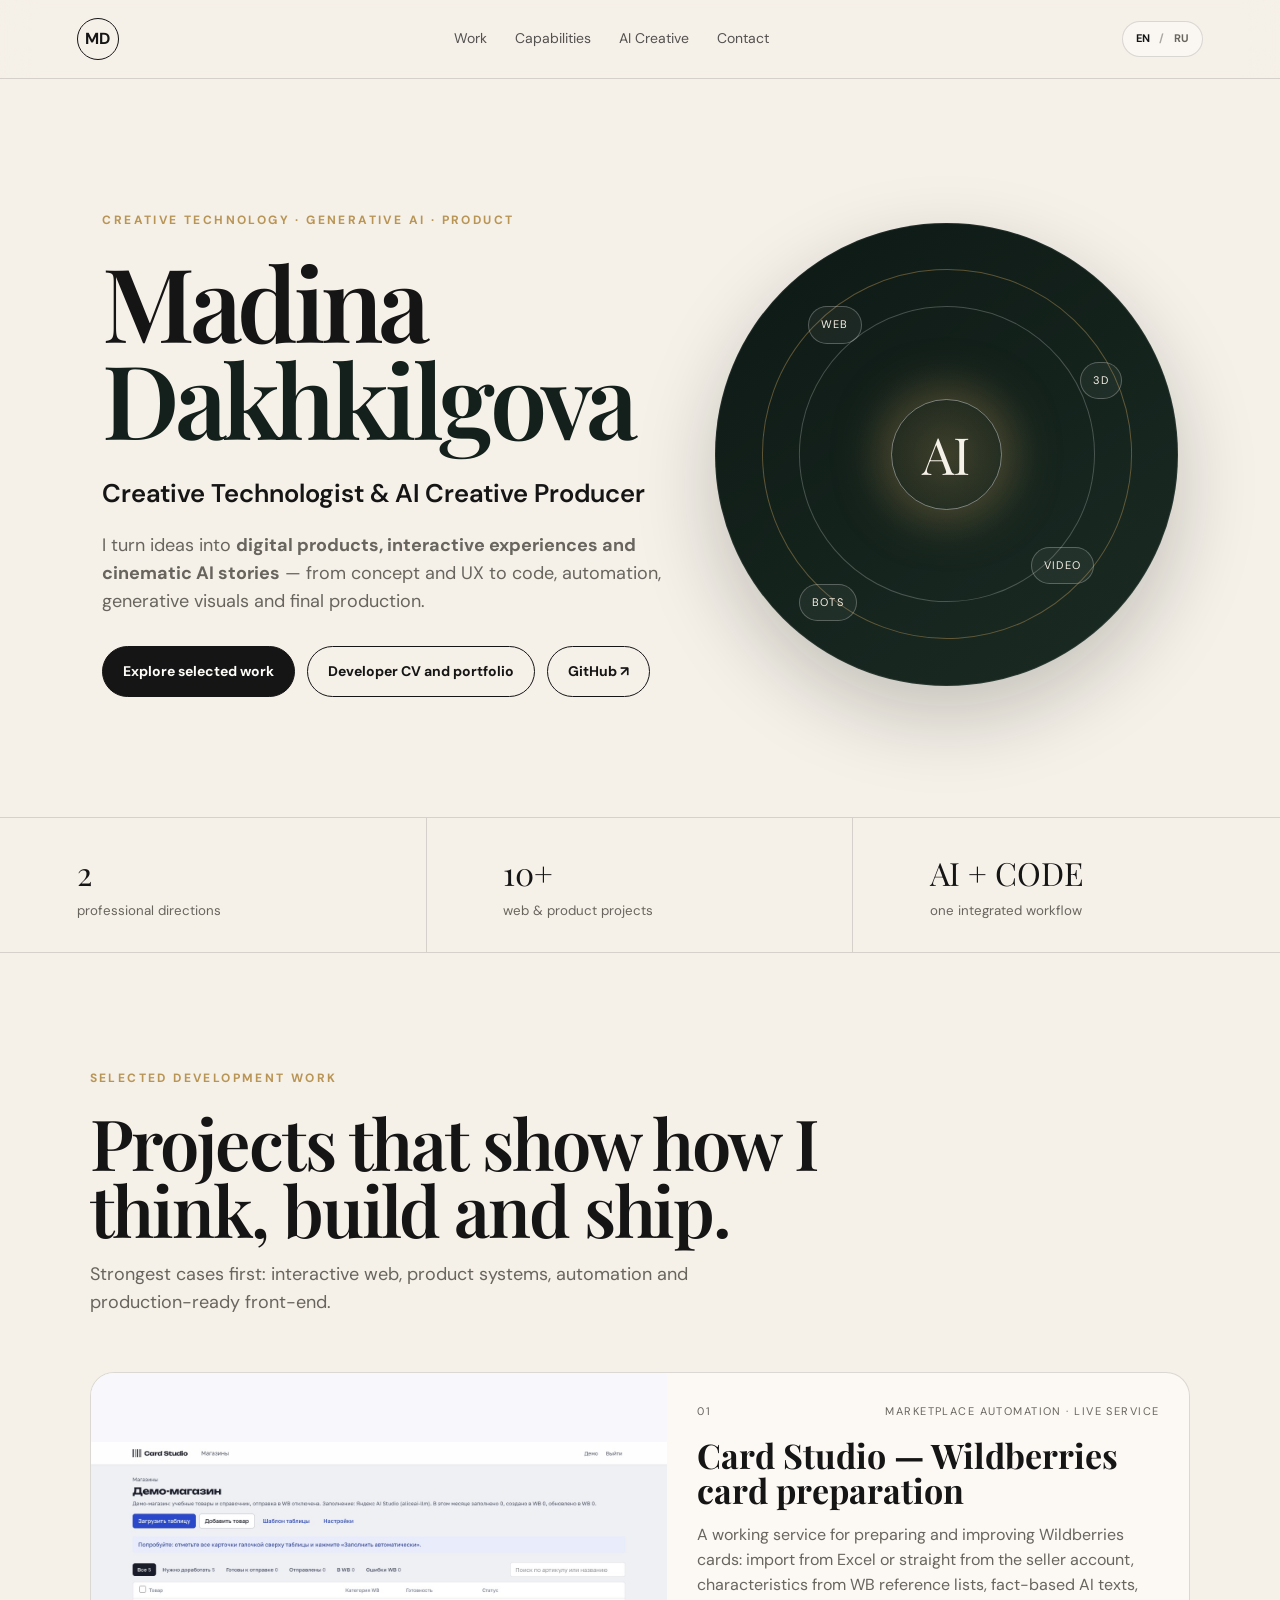
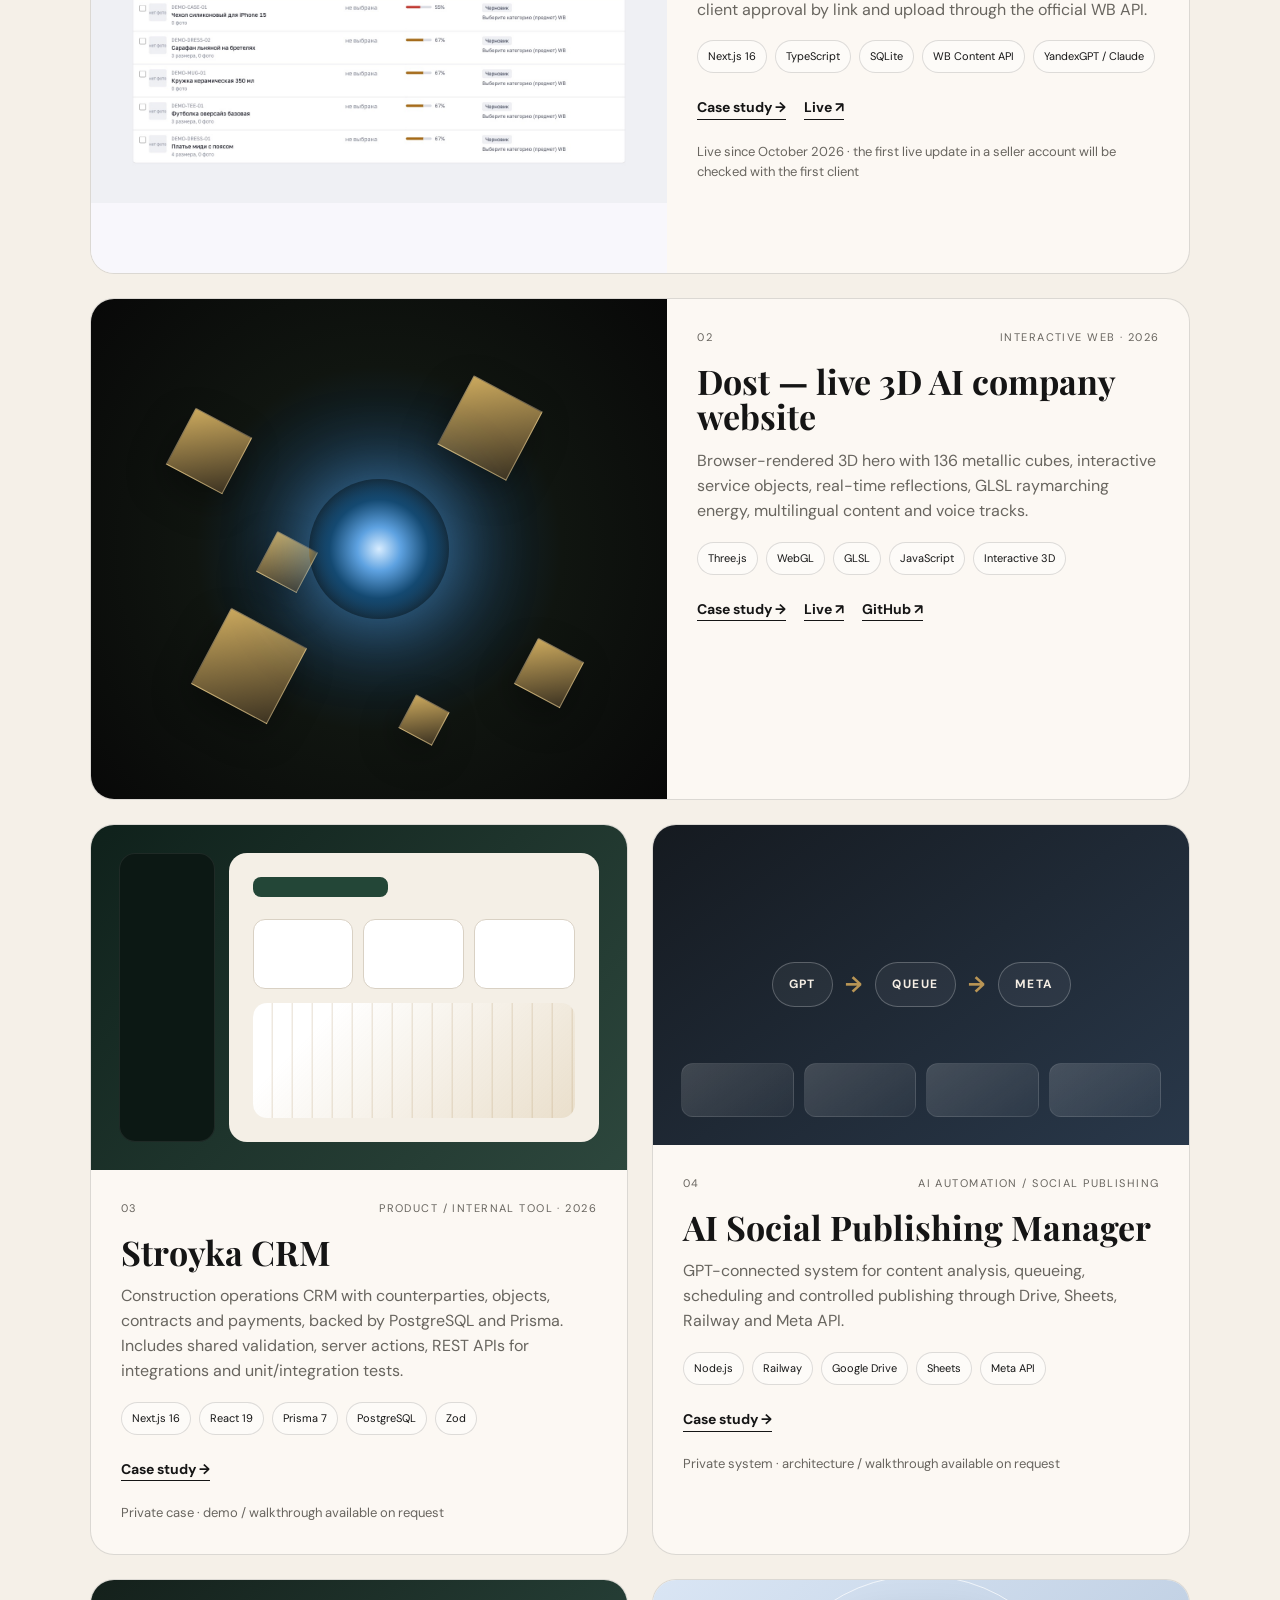
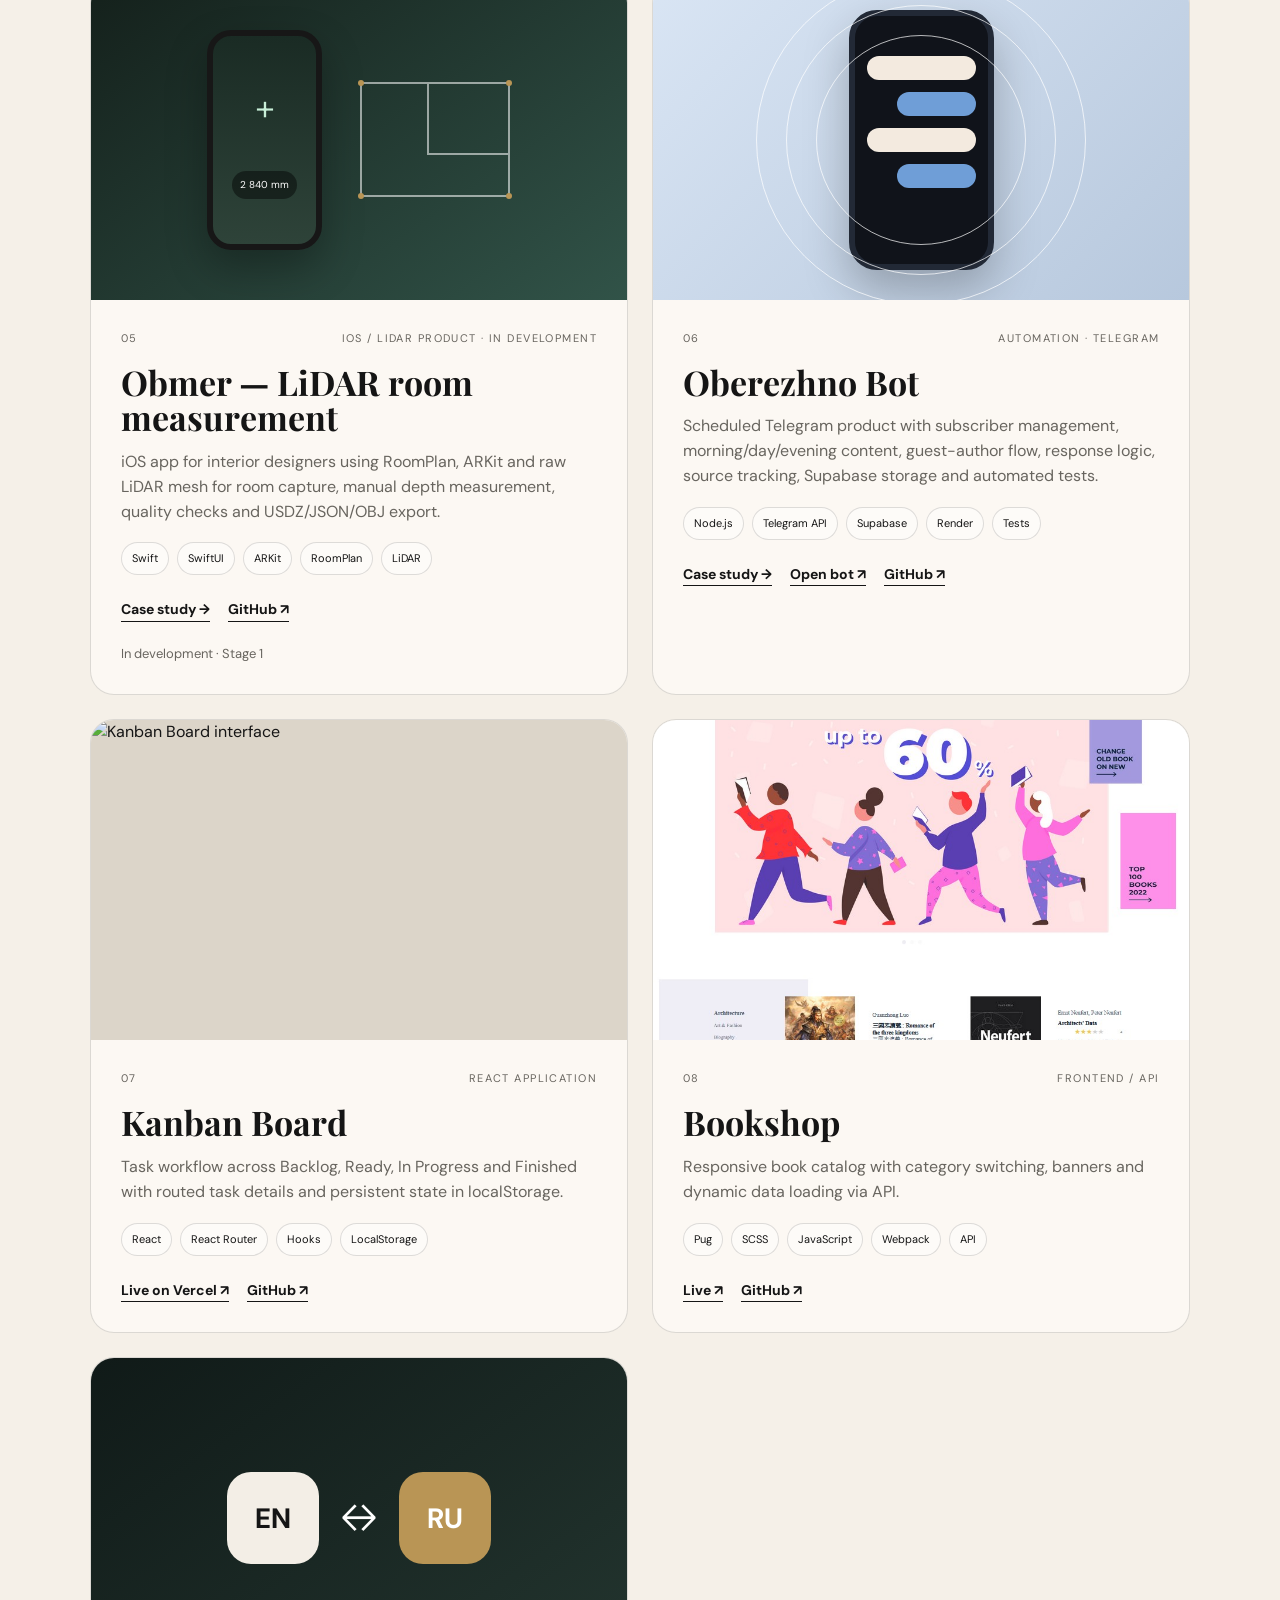
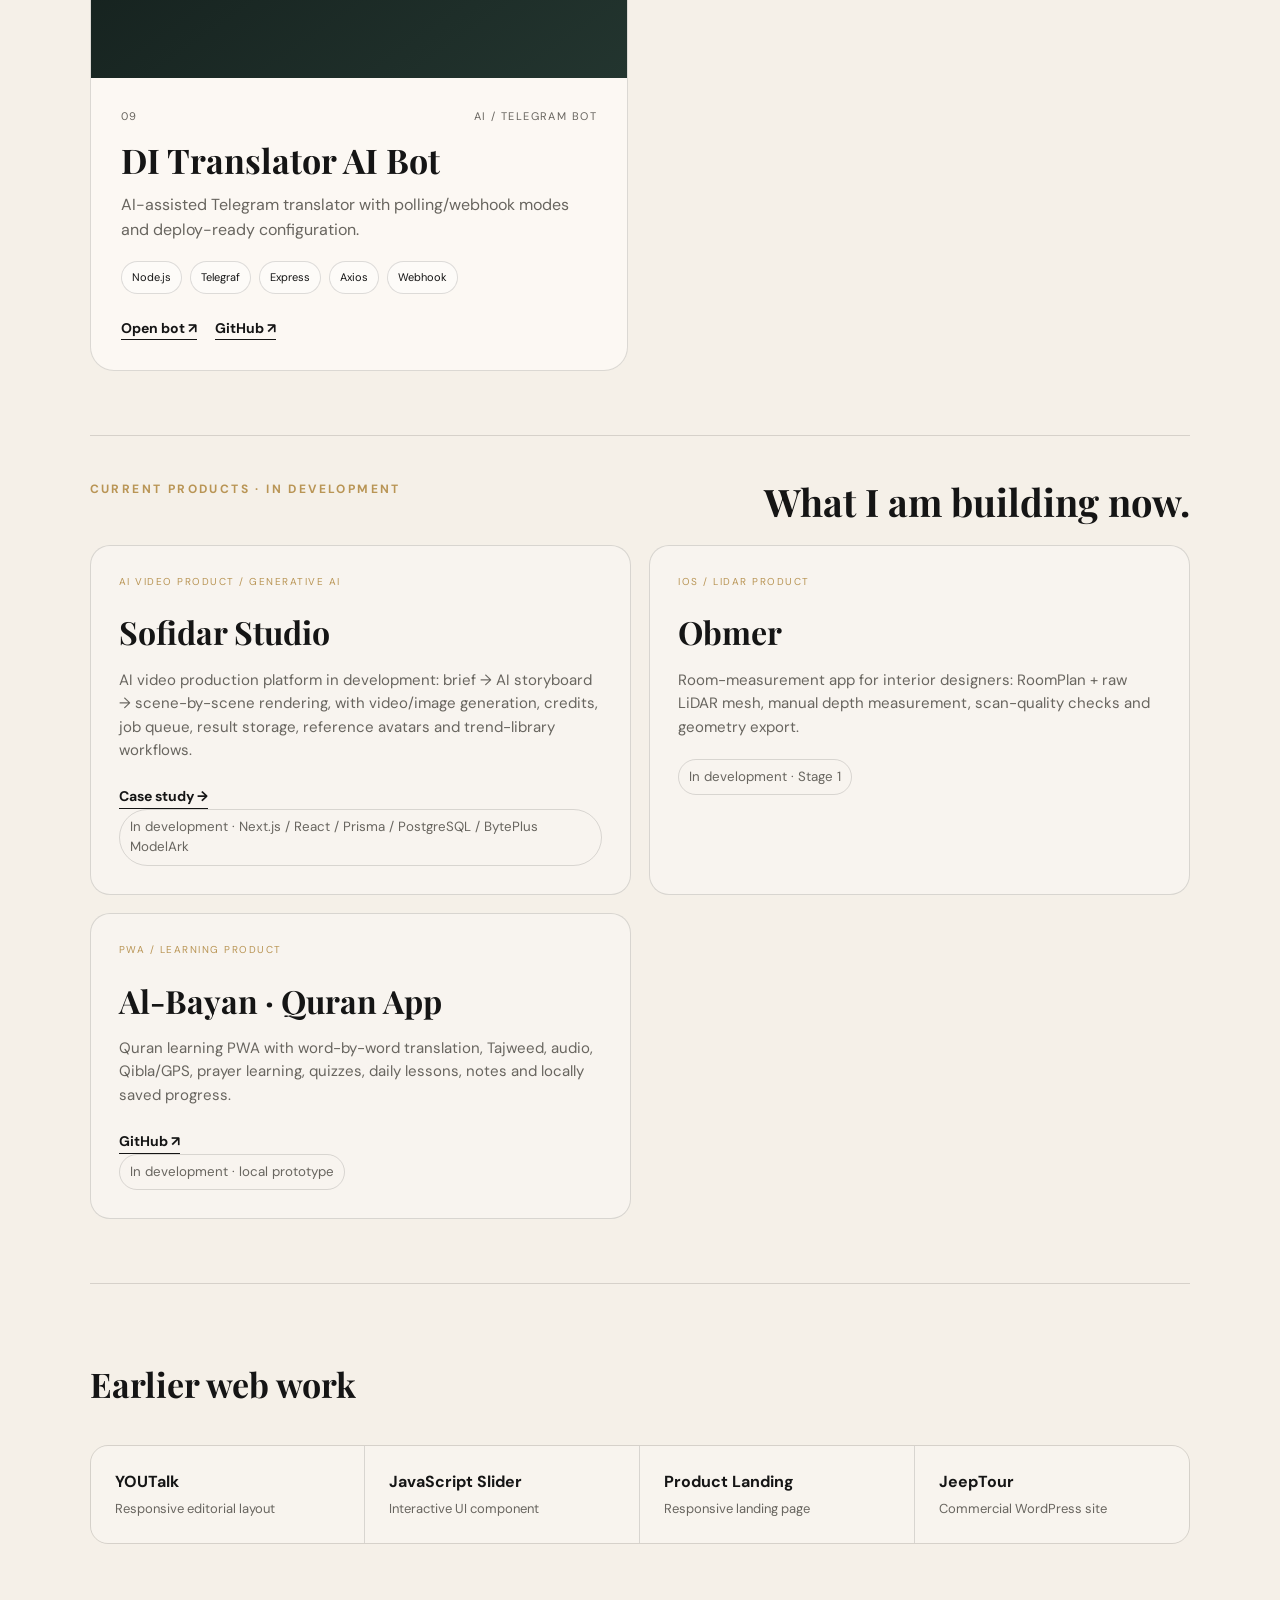
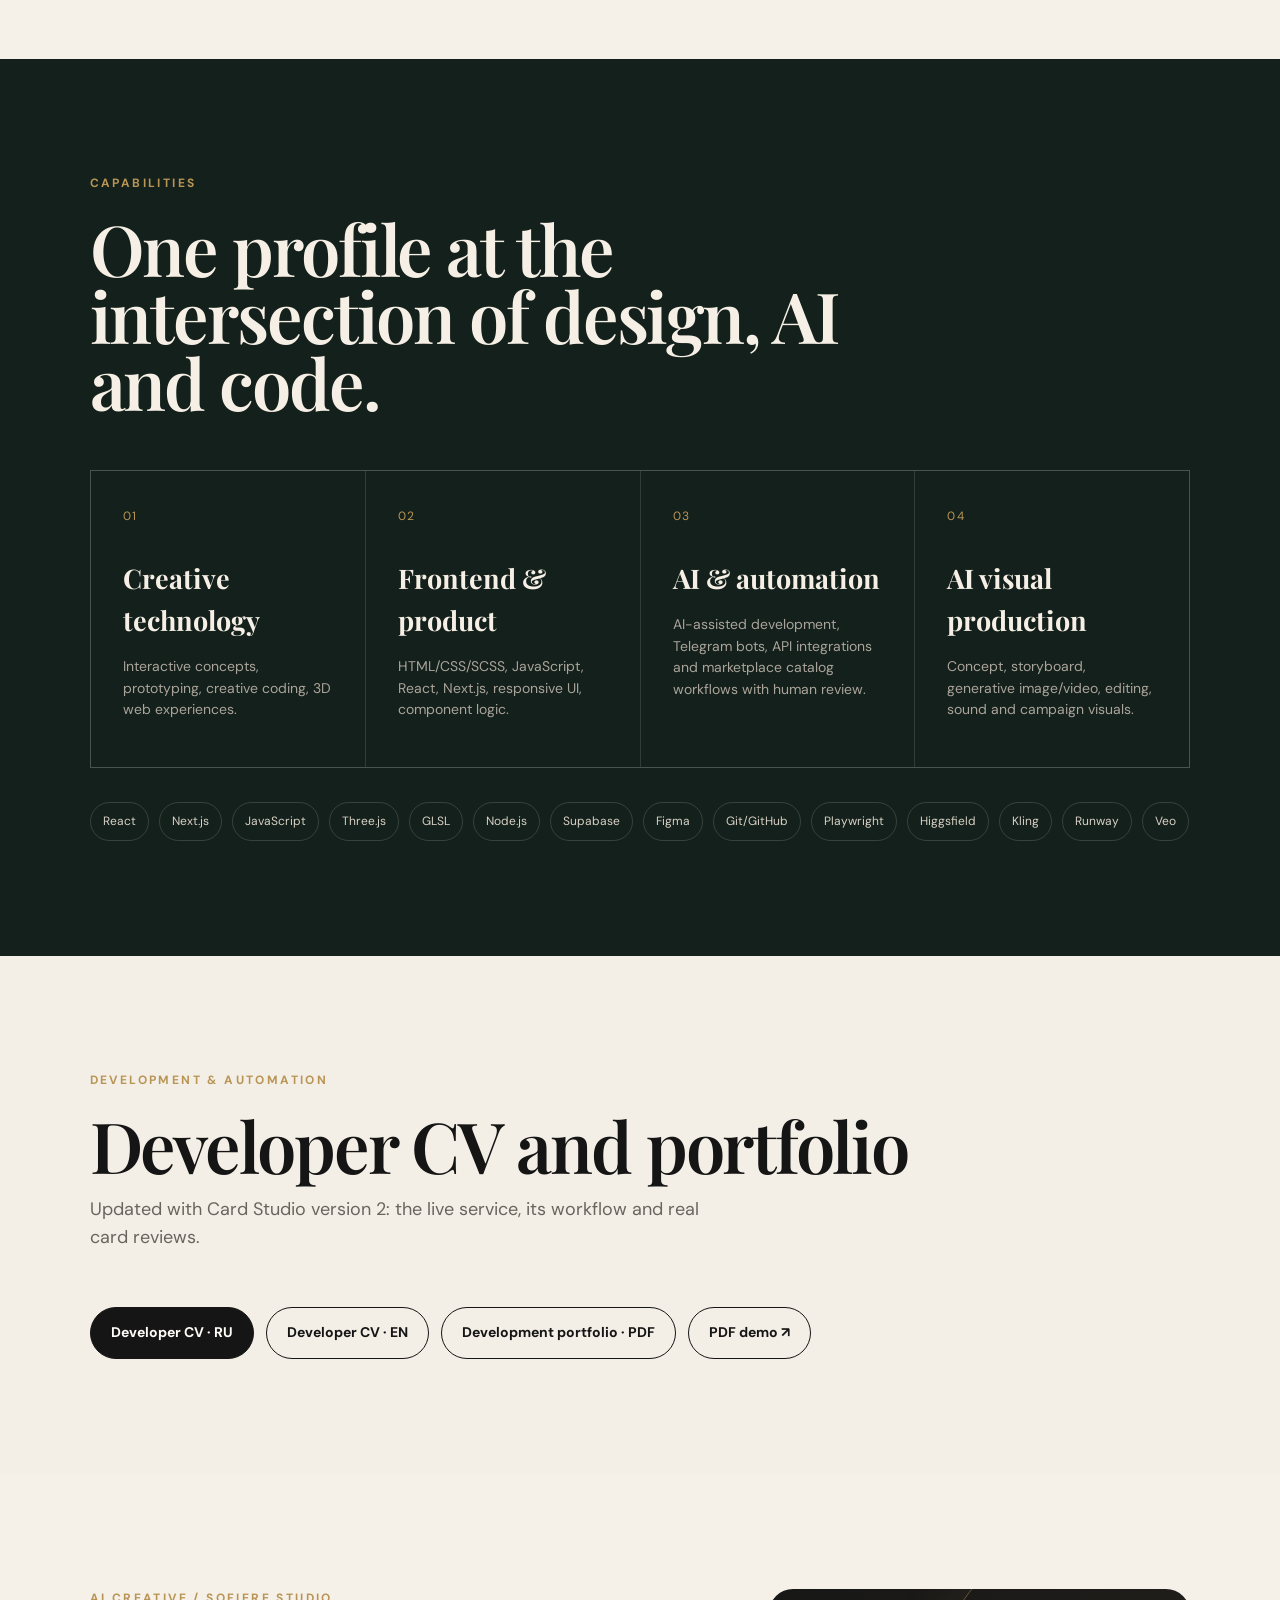
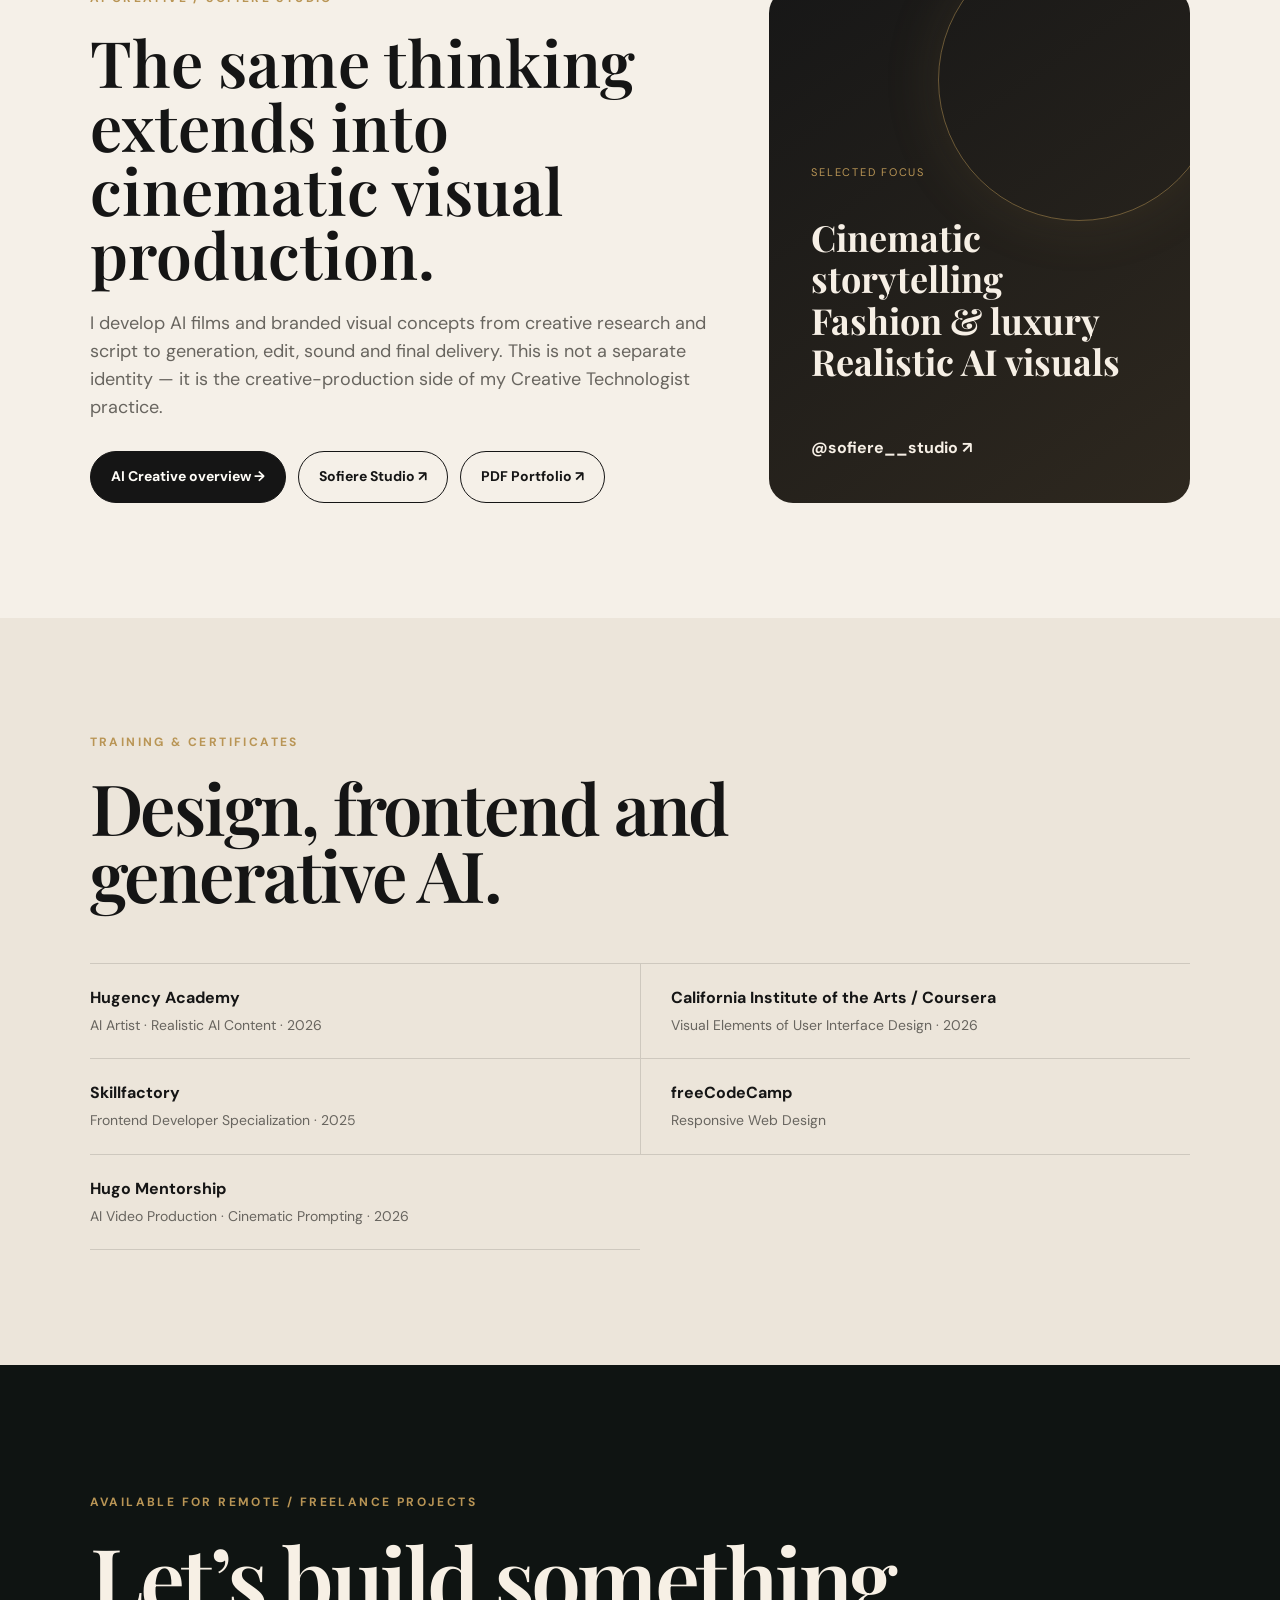
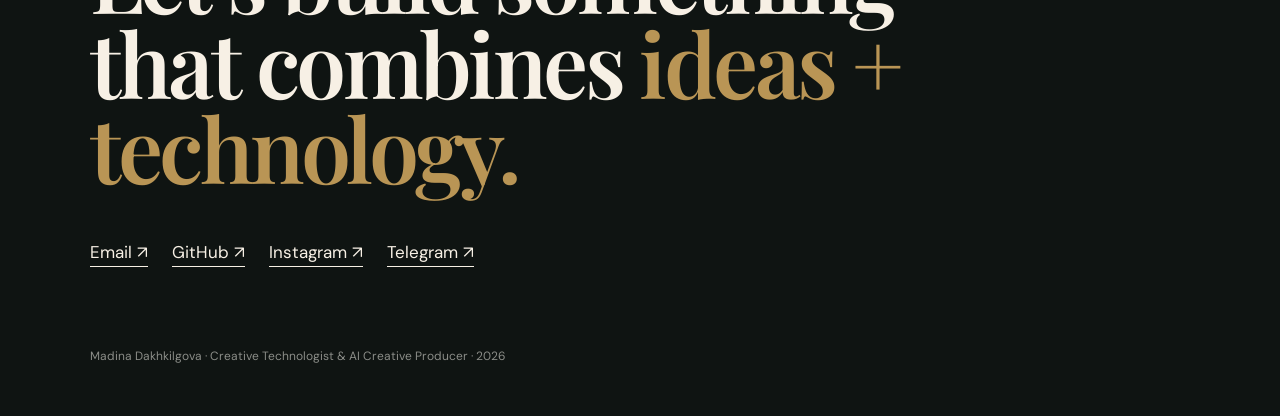
==== index.html @ 89c0479a "Update Card Studio PDFs to version 2 Developer CVs (RU/EN): the Card Studio entry now describes the " ====
<!DOCTYPE html>
<html lang="en">
<head>
  <meta charset="UTF-8" />
  <meta name="viewport" content="width=device-width, initial-scale=1.0" />
  <meta name="description" content="Madina Dakhkilgova — Creative Technologist & AI Creative Producer. Generative AI, AI video, frontend, interactive web and marketplace automation with Card Studio." />
  <title>Madina Dakhkilgova — Creative Technologist & AI Creative Producer</title>
  <link rel="preconnect" href="https://fonts.googleapis.com">
  <link rel="preconnect" href="https://fonts.gstatic.com" crossorigin>
  <link href="https://fonts.googleapis.com/css2?family=DM+Sans:wght@400;500;600;700&family=Playfair+Display:wght@600;700&display=swap" rel="stylesheet">
  <link rel="stylesheet" href="styles.css" />
</head>
<body>
  <header class="site-header">
    <a class="brand" href="#top" aria-label="Back to top">MD</a>
    <nav class="nav" aria-label="Primary navigation">
      <a href="#work">Work</a>
      <a href="#capabilities">Capabilities</a>
      <a href="#creative">AI Creative</a>
      <a href="#contact">Contact</a>
    </nav>
  </header>

  <main id="top">
    <section class="hero">
      <div class="hero-copy">
        <p class="eyebrow">CREATIVE TECHNOLOGY · GENERATIVE AI · PRODUCT</p>
        <h1>Madina<br><span>Dakhkilgova</span></h1>
        <p class="hero-role">Creative Technologist & AI Creative Producer</p>
        <p class="hero-text">
          I turn ideas into <strong>digital products, interactive experiences and cinematic AI stories</strong> —
          from concept and UX to code, automation, generative visuals and final production.
        </p>
        <div class="hero-actions">
          <a class="button button-primary" href="#work">Explore selected work</a>
          <a class="button button-ghost" href="#developer-materials">Developer CV and portfolio</a>
          <a class="button button-ghost" href="https://github.com/Madina-DI" target="_blank" rel="noopener">GitHub ↗</a>
        </div>
      </div>
      <div class="hero-visual" aria-hidden="true">
        <div class="orbit orbit-one"></div>
        <div class="orbit orbit-two"></div>
        <div class="core">AI</div>
        <div class="node n1">WEB</div>
        <div class="node n2">3D</div>
        <div class="node n3">VIDEO</div>
        <div class="node n4">BOTS</div>
      </div>
    </section>

    <section class="intro-strip">
      <div><span class="metric">2</span><small>professional directions</small></div>
      <div><span class="metric">10+</span><small>web & product projects</small></div>
      <div><span class="metric">AI + CODE</span><small>one integrated workflow</small></div>
    </section>

    <section id="work" class="section">
      <div class="section-heading">
        <p class="eyebrow">SELECTED DEVELOPMENT WORK</p>
        <h2>Projects that show how I think, build and ship.</h2>
        <p>Strongest cases first: interactive web, product systems, automation and production-ready front-end.</p>
      </div>

      <div class="featured-grid">
<article class="case case-featured card-studio-case">
 <div class="case-visual image-visual visual-card-studio"><a href="case-card-studio.html"><img src="image/card-studio-v2-catalog.jpg" alt="Card Studio version 2 with a demo shop" loading="lazy"></a></div>
 <div class="case-copy"><div class="case-meta"><span>01</span><span>MARKETPLACE AUTOMATION · LIVE SERVICE</span></div><h3>Card Studio — Wildberries card preparation</h3><p>A working service for preparing and improving Wildberries cards: import from Excel or straight from the seller account, characteristics from WB reference lists, fact-based AI texts, client approval by link and upload through the official WB API.</p>
 <div class="tags"><span>Next.js 16</span><span>TypeScript</span><span>SQLite</span><span>WB Content API</span><span>YandexGPT / Claude</span></div>
 <div class="case-actions"><a href="case-card-studio.html">Case study →</a><a href="https://card-studio-production.up.railway.app" target="_blank" rel="noopener">Live ↗</a></div><div class="private-note">Live since October 2026 · the first live update in a seller account will be checked with the first client</div></div></article>
        <article class="case case-featured">
          <div class="case-visual visual-dost">
            <div class="cube-field">
              <span></span><span></span><span></span><span></span><span></span><span></span>
            </div>
            <div class="energy-core"></div>
          </div>
          <div class="case-copy">
            <div class="case-meta"><span>02</span><span>INTERACTIVE WEB · 2026</span></div>
            <h3>Dost — live 3D AI company website</h3>
            <p>
              Browser-rendered 3D hero with 136 metallic cubes, interactive service objects,
              real-time reflections, GLSL raymarching energy, multilingual content and voice tracks.
            </p>
            <div class="tags"><span>Three.js</span><span>WebGL</span><span>GLSL</span><span>JavaScript</span><span>Interactive 3D</span></div>
            <div class="case-actions">
              <a href="case-dost.html">Case study →</a>
              <a href="https://madina-di.github.io/dostik-site-3d/" target="_blank" rel="noopener">Live ↗</a>
              <a href="https://github.com/Madina-DI/dostik-site-3d" target="_blank" rel="noopener">GitHub ↗</a>
            </div>
          </div>
        </article>

        <article class="case">
          <div class="case-visual visual-crm">
            <div class="mock-sidebar"></div>
            <div class="mock-dashboard">
              <div class="mock-row"></div>
              <div class="mock-cards"><i></i><i></i><i></i></div>
              <div class="mock-chart"></div>
            </div>
          </div>
          <div class="case-copy">
            <div class="case-meta"><span>03</span><span>PRODUCT / INTERNAL TOOL · 2026</span></div>
            <h3>Stroyka CRM</h3>
            <p>
              Construction operations CRM with counterparties, objects, contracts and payments, backed by PostgreSQL and Prisma. Includes shared validation, server actions, REST APIs for integrations and unit/integration tests.
            </p>
            <div class="tags"><span>Next.js 16</span><span>React 19</span><span>Prisma 7</span><span>PostgreSQL</span><span>Zod</span></div>
            <div class="case-actions"><a href="case-crm.html">Case study →</a></div><div class="private-note">Private case · demo / walkthrough available on request</div>
          </div>
        </article>


        <article class="case">
          <div class="case-visual visual-social">
            <div class="social-flow">
              <span>GPT</span><b>→</b><span>QUEUE</span><b>→</b><span>META</span>
            </div>
            <div class="social-grid"><i></i><i></i><i></i><i></i></div>
          </div>
          <div class="case-copy">
            <div class="case-meta"><span>04</span><span>AI AUTOMATION / SOCIAL PUBLISHING</span></div>
            <h3>AI Social Publishing Manager</h3>
            <p>GPT-connected system for content analysis, queueing, scheduling and controlled publishing through Drive, Sheets, Railway and Meta API.</p>
            <div class="tags"><span>Node.js</span><span>Railway</span><span>Google Drive</span><span>Sheets</span><span>Meta API</span></div>
            <div class="case-actions"><a href="case-social-manager.html">Case study →</a></div>
            <div class="private-note">Private system · architecture / walkthrough available on request</div>
          </div>
        </article>


        <article class="case">
          <div class="case-visual visual-obmer">
            <div class="obmer-mini-phone"><span>+</span><small>2 840 mm</small></div>
            <div class="obmer-mini-plan"><i></i><i></i><i></i><i></i></div>
          </div>
          <div class="case-copy">
            <div class="case-meta"><span>05</span><span>IOS / LIDAR PRODUCT · IN DEVELOPMENT</span></div>
            <h3>Obmer — LiDAR room measurement</h3>
            <p>iOS app for interior designers using RoomPlan, ARKit and raw LiDAR mesh for room capture, manual depth measurement, quality checks and USDZ/JSON/OBJ export.</p>
            <div class="tags"><span>Swift</span><span>SwiftUI</span><span>ARKit</span><span>RoomPlan</span><span>LiDAR</span></div>
            <div class="case-actions">
              <a href="case-obmer.html">Case study →</a>
              <a href="https://github.com/Madina-DI/Obmer" target="_blank" rel="noopener">GitHub ↗</a>
            </div>
            <div class="private-note">In development · Stage 1</div>
          </div>
        </article>

        <article class="case">
          <div class="case-visual visual-bot">
            <div class="phone">
              <div class="chat"><i></i><i></i><i></i><i></i></div>
            </div>
            <div class="bot-pulse p1"></div><div class="bot-pulse p2"></div><div class="bot-pulse p3"></div>
          </div>
          <div class="case-copy">
            <div class="case-meta"><span>06</span><span>AUTOMATION · TELEGRAM</span></div>
            <h3>Oberezhno Bot</h3>
            <p>
              Scheduled Telegram product with subscriber management, morning/day/evening content,
              guest-author flow, response logic, source tracking, Supabase storage and automated tests.
            </p>
            <div class="tags"><span>Node.js</span><span>Telegram API</span><span>Supabase</span><span>Render</span><span>Tests</span></div>
            <div class="case-actions">
              <a href="case-oberezhno.html">Case study →</a>
              <a href="https://t.me/oberezhno_women_bot" target="_blank" rel="noopener">Open bot ↗</a>
              <a href="https://github.com/Madina-DI/oberezhno-bot" target="_blank" rel="noopener">GitHub ↗</a>
            </div>
          </div>
        </article>

        <article class="case">
          <div class="case-visual image-visual">
            <img src="https://raw.githubusercontent.com/Madina-DI/KanbanBoard/main/screenshots/kanban-preview.jpg" alt="Kanban Board interface" />
          </div>
          <div class="case-copy">
            <div class="case-meta"><span>07</span><span>REACT APPLICATION</span></div>
            <h3>Kanban Board</h3>
            <p>
              Task workflow across Backlog, Ready, In Progress and Finished with routed task details
              and persistent state in localStorage.
            </p>
            <div class="tags"><span>React</span><span>React Router</span><span>Hooks</span><span>LocalStorage</span></div>
            <div class="case-actions">
              <a href="https://kanban-board-one-inky.vercel.app" target="_blank" rel="noopener">Live on Vercel ↗</a>
              <a href="https://github.com/Madina-DI/KanbanBoard" target="_blank" rel="noopener">GitHub ↗</a>
            </div>
          </div>
        </article>

        <article class="case">
          <div class="case-visual image-visual">
            <img src="image/previewBookshop.jpg" alt="Bookshop project preview" />
          </div>
          <div class="case-copy">
            <div class="case-meta"><span>08</span><span>FRONTEND / API</span></div>
            <h3>Bookshop</h3>
            <p>Responsive book catalog with category switching, banners and dynamic data loading via API.</p>
            <div class="tags"><span>Pug</span><span>SCSS</span><span>JavaScript</span><span>Webpack</span><span>API</span></div>
            <div class="case-actions">
              <a href="https://madina-di.github.io/Bookshop/" target="_blank" rel="noopener">Live ↗</a>
              <a href="https://github.com/Madina-DI/Bookshop" target="_blank" rel="noopener">GitHub ↗</a>
            </div>
          </div>
        </article>

        <article class="case">
          <div class="case-visual visual-translator">
            <div class="lang a">EN</div><div class="arrow">↔</div><div class="lang b">RU</div>
          </div>
          <div class="case-copy">
            <div class="case-meta"><span>09</span><span>AI / TELEGRAM BOT</span></div>
            <h3>DI Translator AI Bot</h3>
            <p>AI-assisted Telegram translator with polling/webhook modes and deploy-ready configuration.</p>
            <div class="tags"><span>Node.js</span><span>Telegraf</span><span>Express</span><span>Axios</span><span>Webhook</span></div>
            <div class="case-actions">
              <a href="https://t.me/di_translatorai_bot" target="_blank" rel="noopener">Open bot ↗</a>
              <a href="https://github.com/Madina-DI/Di-translatorai-bot" target="_blank" rel="noopener">GitHub ↗</a>
            </div>
          </div>
        </article>
      </div>


      <div class="current-builds">
        <div class="current-builds-heading">
          <p class="eyebrow">CURRENT PRODUCTS · IN DEVELOPMENT</p>
          <h3>What I am building now.</h3>
        </div>
        <div class="current-builds-grid">
          <article>
            <span>AI VIDEO PRODUCT / GENERATIVE AI</span>
            <h4>Sofidar Studio</h4>
            <p>AI video production platform in development: brief → AI storyboard → scene-by-scene rendering, with video/image generation, credits, job queue, result storage, reference avatars and trend-library workflows.</p>
            <div class="case-actions"><a href="case-sofidar.html">Case study →</a></div>
            <small>In development · Next.js / React / Prisma / PostgreSQL / BytePlus ModelArk</small>
          </article>
          <article>
            <span>IOS / LIDAR PRODUCT</span>
            <h4>Obmer</h4>
            <p>Room-measurement app for interior designers: RoomPlan + raw LiDAR mesh, manual depth measurement, scan-quality checks and geometry export.</p>
            <small>In development · Stage 1</small>
          </article>
          <article>
            <span>PWA / LEARNING PRODUCT</span>
            <h4>Al-Bayan · Quran App</h4>
            <p>Quran learning PWA with word-by-word translation, Tajweed, audio, Qibla/GPS, prayer learning, quizzes, daily lessons, notes and locally saved progress.</p>
            <div class="case-actions"><a href="https://github.com/Madina-DI/QuranApp" target="_blank" rel="noopener">GitHub ↗</a></div>
            <small>In development · local prototype</small>
          </article>
        </div>
      </div>

      <div class="archive">
        <h3>Earlier web work</h3>
        <div class="archive-grid">
          <a href="https://madina-di.github.io/youtalk/" target="_blank" rel="noopener"><strong>YOUTalk</strong><span>Responsive editorial layout</span></a>
          <a href="https://madina-di.github.io/Slider-js/" target="_blank" rel="noopener"><strong>JavaScript Slider</strong><span>Interactive UI component</span></a>
          <a href="https://madina-di.github.io/product-landing-page/" target="_blank" rel="noopener"><strong>Product Landing</strong><span>Responsive landing page</span></a>
          <a href="https://jeeptour-ing.ru/" target="_blank" rel="noopener"><strong>JeepTour</strong><span>Commercial WordPress site</span></a>
        </div>
      </div>
    </section>

    <section id="capabilities" class="section section-dark">
      <div class="section-heading light">
        <p class="eyebrow">CAPABILITIES</p>
        <h2>One profile at the intersection of design, AI and code.</h2>
      </div>
      <div class="capability-grid">
        <div><span>01</span><h3>Creative technology</h3><p>Interactive concepts, prototyping, creative coding, 3D web experiences.</p></div>
        <div><span>02</span><h3>Frontend & product</h3><p>HTML/CSS/SCSS, JavaScript, React, Next.js, responsive UI, component logic.</p></div>
        <div><span>03</span><h3>AI & automation</h3><p>AI-assisted development, Telegram bots, API integrations and marketplace catalog workflows with human review.</p></div>
        <div><span>04</span><h3>AI visual production</h3><p>Concept, storyboard, generative image/video, editing, sound and campaign visuals.</p></div>
      </div>
      <div class="tool-line">
        <span>React</span><span>Next.js</span><span>JavaScript</span><span>Three.js</span><span>GLSL</span><span>Node.js</span><span>Supabase</span><span>Figma</span><span>Git/GitHub</span><span>Playwright</span><span>Higgsfield</span><span>Kling</span><span>Runway</span><span>Veo</span>
      </div>
    </section>

    <section id="developer-materials" class="section developer-materials"><div class="section-heading"><p class="eyebrow">DEVELOPMENT & AUTOMATION</p><h2>Developer CV and portfolio</h2><p>Updated with Card Studio version 2: the live service, its workflow and real card reviews.</p></div><div class="hero-actions"><a class="button button-primary" href="docs/Madina_Developer_CV_RU.pdf">Developer CV · RU</a><a class="button button-ghost" href="docs/Madina_Developer_CV_EN.pdf">Developer CV · EN</a><a class="button button-ghost" href="docs/Madina_Development_Portfolio_RU.pdf">Development portfolio · PDF</a><a class="button button-ghost" href="docs/Card_Studio_WB_Demo.pdf">PDF demo ↗</a></div></section>
    <section id="creative" class="section creative-section">
      <div class="creative-copy">
        <p class="eyebrow">AI CREATIVE / SOFIERE STUDIO</p>
        <h2>The same thinking extends into cinematic visual production.</h2>
        <p>
          I develop AI films and branded visual concepts from creative research and script to generation,
          edit, sound and final delivery. This is not a separate identity — it is the creative-production side
          of my Creative Technologist practice.
        </p>
        <div class="hero-actions">
          <a class="button button-primary" href="case-ai-creative.html">AI Creative overview →</a>
          <a class="button button-ghost dark-ghost" href="https://madina-di.github.io/sofiere-studio/" target="_blank" rel="noopener">Sofiere Studio ↗</a>
          <a class="button button-ghost dark-ghost" href="https://drive.google.com/file/d/1M2yKuSpAmS8w-sIev-sqmCkpCgGjSl5T/view" target="_blank" rel="noopener">PDF Portfolio ↗</a>
        </div>
      </div>
      <div class="creative-card">
        <span class="creative-kicker">SELECTED FOCUS</span>
        <h3>Cinematic storytelling<br>Fashion & luxury<br>Realistic AI visuals</h3>
        <a href="https://www.instagram.com/sofiere__studio/" target="_blank" rel="noopener">@sofiere__studio ↗</a>
      </div>
    </section>

    <section class="section credentials">
      <div class="section-heading">
        <p class="eyebrow">TRAINING & CERTIFICATES</p>
        <h2>Design, frontend and generative AI.</h2>
      </div>
      <div class="credential-grid">
        <div><strong>Hugency Academy</strong><span>AI Artist · Realistic AI Content · 2026</span></div>
        <div><strong>California Institute of the Arts / Coursera</strong><span>Visual Elements of User Interface Design · 2026</span></div>
        <div><strong>Skillfactory</strong><span>Frontend Developer Specialization · 2025</span></div>
        <div><strong>freeCodeCamp</strong><span>Responsive Web Design</span></div>
        <div><strong>Hugo Mentorship</strong><span>AI Video Production · Cinematic Prompting · 2026</span></div>
      </div>
    </section>

    <section id="contact" class="contact">
      <p class="eyebrow">AVAILABLE FOR REMOTE / FREELANCE PROJECTS</p>
      <h2>Let’s build something<br>that combines <span>ideas + technology.</span></h2>
      <div class="contact-links">
        <a href="mailto:madinadakhkilgova3@gmail.com">Email ↗</a>
        <a href="https://github.com/Madina-DI" target="_blank" rel="noopener">GitHub ↗</a>
        <a href="https://www.instagram.com/sofiere__studio/" target="_blank" rel="noopener">Instagram ↗</a>
        <a href="https://t.me/MADINA_MI" target="_blank" rel="noopener">Telegram ↗</a>
      </div>
      <p class="footer-note">Madina Dakhkilgova · Creative Technologist & AI Creative Producer · 2026</p>
    </section>
  </main>
<script src="i18n.js" defer></script></body>
</html>
---- styles.css ----
:root{
  --ink:#151515;
  --muted:#68655f;
  --paper:#f5f0e8;
  --paper-2:#ece5da;
  --white:#fffdf8;
  --gold:#b99555;
  --deep:#14201b;
  --line:rgba(21,21,21,.14);
  --radius:24px;
}
*{box-sizing:border-box}
html{scroll-behavior:smooth}
body{margin:0;background:var(--paper);color:var(--ink);font-family:"DM Sans",sans-serif;line-height:1.55}
a{color:inherit;text-decoration:none}
img{max-width:100%;display:block}
.site-header{position:sticky;top:0;z-index:50;display:flex;align-items:center;justify-content:space-between;padding:18px 6vw;background:rgba(245,240,232,.88);backdrop-filter:blur(16px);border-bottom:1px solid var(--line)}
.brand{display:grid;place-items:center;width:42px;height:42px;border:1px solid var(--ink);border-radius:50%;font-weight:700;letter-spacing:.03em}
.nav{display:flex;gap:28px;font-size:14px}
.nav a{opacity:.72}.nav a:hover{opacity:1}
.hero{min-height:82vh;display:grid;grid-template-columns:1.1fr .9fr;align-items:center;gap:48px;padding:8vw 8vw 7vw}
.eyebrow{font-size:12px;letter-spacing:.2em;font-weight:700;color:var(--gold);margin:0 0 22px}
.hero h1,.section h2,.contact h2{font-family:"Playfair Display",serif;font-weight:600;line-height:.95;margin:0}
.hero h1{font-size:clamp(64px,8vw,126px);letter-spacing:-.045em}
.hero h1 span{color:var(--deep)}
.hero-role{font-size:clamp(20px,2vw,30px);margin:28px 0 12px;font-weight:600}
.hero-text{max-width:720px;color:var(--muted);font-size:18px}
.hero-actions{display:flex;gap:12px;flex-wrap:wrap;margin-top:30px}
.button{display:inline-flex;align-items:center;justify-content:center;padding:14px 20px;border-radius:999px;border:1px solid var(--ink);font-size:14px;font-weight:700;transition:.2s}
.button-primary{background:var(--ink);color:var(--white)}.button-primary:hover{transform:translateY(-2px)}
.button-ghost:hover{background:var(--white)}
.hero-visual{position:relative;aspect-ratio:1/1;border-radius:50%;background:radial-gradient(circle at 50% 50%,rgba(185,149,85,.25),transparent 28%),linear-gradient(145deg,#0d1814,#1b2c24);overflow:hidden;box-shadow:inset 0 0 0 1px rgba(255,255,255,.08),0 30px 80px rgba(21,32,27,.22)}
.core{position:absolute;inset:38%;border-radius:50%;display:grid;place-items:center;color:var(--paper);font-family:"Playfair Display",serif;font-size:clamp(28px,4vw,58px);border:1px solid rgba(255,255,255,.4);box-shadow:0 0 60px rgba(185,149,85,.35)}
.orbit{position:absolute;border:1px solid rgba(255,255,255,.22);border-radius:50%;inset:18%;transform:rotate(28deg)}
.orbit-two{inset:10%;transform:rotate(-25deg);border-color:rgba(185,149,85,.45)}
.node{position:absolute;padding:9px 12px;border:1px solid rgba(255,255,255,.25);border-radius:999px;color:#f8f1e6;font-size:11px;letter-spacing:.12em;background:rgba(255,255,255,.05)}
.n1{top:18%;left:20%}.n2{top:30%;right:12%}.n3{bottom:22%;right:18%}.n4{bottom:14%;left:18%}
.intro-strip{display:grid;grid-template-columns:repeat(3,1fr);border-top:1px solid var(--line);border-bottom:1px solid var(--line)}
.intro-strip div{padding:30px 6vw;border-right:1px solid var(--line)}.intro-strip div:last-child{border-right:0}
.metric{display:block;font-family:"Playfair Display",serif;font-size:32px}.intro-strip small{color:var(--muted)}
.section{padding:9vw 7vw}
.section-heading{max-width:850px;margin-bottom:55px}
.section-heading h2{font-size:clamp(42px,5.5vw,82px);letter-spacing:-.03em}
.section-heading>p:last-child{max-width:650px;color:var(--muted);font-size:18px}
.featured-grid{display:grid;grid-template-columns:repeat(2,minmax(0,1fr));gap:24px}
.case{background:rgba(255,253,248,.68);border:1px solid var(--line);border-radius:var(--radius);overflow:hidden;display:flex;flex-direction:column;min-height:100%}
.case-featured{grid-column:1/-1;display:grid;grid-template-columns:1.05fr .95fr}
.case-visual{min-height:320px;position:relative;overflow:hidden;background:#dcd5c9}
.case-featured .case-visual{min-height:500px}
.case-copy{padding:30px}
.case-meta{display:flex;justify-content:space-between;gap:12px;color:var(--muted);font-size:11px;letter-spacing:.13em;margin-bottom:18px}
.case h3{font-family:"Playfair Display",serif;font-size:34px;line-height:1.05;margin:0 0 14px}
.case p{color:var(--muted);margin:0 0 18px}
.tags{display:flex;gap:8px;flex-wrap:wrap}
.tags span{font-size:11px;padding:7px 10px;border:1px solid var(--line);border-radius:999px;background:rgba(255,255,255,.45)}
.case-actions{display:flex;gap:18px;flex-wrap:wrap;margin-top:24px;font-size:14px;font-weight:700}
.case-actions a{border-bottom:1px solid currentColor}
.private-note{font-size:13px;color:var(--muted);margin-top:22px}
.visual-dost{background:radial-gradient(circle at 50% 50%,#235c88 0,#142c3d 18%,#101510 48%,#080808 100%)}
.energy-core{position:absolute;width:140px;height:140px;border-radius:50%;left:50%;top:50%;transform:translate(-50%,-50%);background:radial-gradient(circle,#d7ecff 0,#5ea2e1 22%,#144971 50%,transparent 72%);box-shadow:0 0 80px rgba(84,161,224,.72)}
.cube-field span{position:absolute;width:64px;height:64px;background:linear-gradient(145deg,#caa85d,#3e3422);border:1px solid rgba(255,255,255,.18);transform:rotate(28deg);box-shadow:0 14px 36px rgba(0,0,0,.35)}
.cube-field span:nth-child(1){left:15%;top:24%}.cube-field span:nth-child(2){left:30%;top:48%;width:46px;height:46px}.cube-field span:nth-child(3){right:24%;top:18%;width:78px;height:78px}.cube-field span:nth-child(4){right:16%;bottom:20%;width:52px;height:52px}.cube-field span:nth-child(5){left:20%;bottom:18%;width:86px;height:86px}.cube-field span:nth-child(6){right:39%;bottom:12%;width:38px;height:38px}
.visual-crm{background:linear-gradient(135deg,#0f211b,#2d473d);padding:28px;display:flex;gap:14px}
.mock-sidebar{width:20%;border-radius:16px;background:#0c1814;box-shadow:inset 0 0 0 1px rgba(255,255,255,.08)}
.mock-dashboard{flex:1;background:#f4efe6;border-radius:18px;padding:24px}
.mock-row{height:20px;width:42%;background:#234637;border-radius:8px;margin-bottom:22px}
.mock-cards{display:grid;grid-template-columns:repeat(3,1fr);gap:10px}.mock-cards i{height:70px;border:1px solid #d9d1c4;border-radius:12px;background:#fff}
.mock-chart{height:115px;margin-top:14px;border-radius:14px;background:linear-gradient(135deg,transparent 20%,rgba(185,149,85,.3)),repeating-linear-gradient(90deg,#fff 0,#fff 18px,#eee8df 19px,#eee8df 20px)}
.visual-bot{background:linear-gradient(135deg,#d9e5f4,#b7c8dd);display:grid;place-items:center}
.phone{width:145px;height:260px;border-radius:28px;background:#10131a;border:6px solid #222936;padding:28px 12px;box-shadow:0 20px 45px rgba(0,0,0,.25)}
.chat i{display:block;height:24px;border-radius:14px;background:#f3eadf;margin:12px 0}.chat i:nth-child(even){width:72%;margin-left:auto;background:#6f9ed7}
.bot-pulse{position:absolute;border:1px solid rgba(255,255,255,.7);border-radius:50%}.p1{width:210px;height:210px}.p2{width:270px;height:270px}.p3{width:330px;height:330px}
.image-visual img{width:100%;height:100%;object-fit:cover;position:absolute;inset:0}
.visual-translator{background:linear-gradient(145deg,#101a18,#23352f);display:flex;align-items:center;justify-content:center;gap:22px}
.lang{width:92px;height:92px;display:grid;place-items:center;border-radius:24px;background:#f3eee6;font-weight:700;font-size:28px}.lang.b{background:#b99555;color:white}
.arrow{color:white;font-size:36px}
.archive{margin-top:64px;padding-top:40px;border-top:1px solid var(--line)}
.archive h3{font-family:"Playfair Display",serif;font-size:34px}
.archive-grid{display:grid;grid-template-columns:repeat(4,1fr);border:1px solid var(--line);border-radius:18px;overflow:hidden}
.archive-grid a{padding:24px;border-right:1px solid var(--line);background:rgba(255,255,255,.25)}.archive-grid a:last-child{border-right:0}
.archive-grid strong,.archive-grid span{display:block}.archive-grid span{font-size:13px;color:var(--muted);margin-top:4px}
.section-dark{background:var(--deep);color:#f6efe5}
.section-heading.light p:last-child{color:#b9b4ab}
.capability-grid{display:grid;grid-template-columns:repeat(4,1fr);gap:1px;background:rgba(255,255,255,.12);border:1px solid rgba(255,255,255,.12)}
.capability-grid>div{background:var(--deep);padding:32px}.capability-grid span{color:var(--gold);font-size:12px;letter-spacing:.15em}.capability-grid h3{font-family:"Playfair Display",serif;font-size:27px;margin:30px 0 10px}.capability-grid p{color:#aaa49b;font-size:14px}
.tool-line{display:flex;gap:10px;flex-wrap:wrap;margin-top:34px}.tool-line span{padding:9px 12px;border:1px solid rgba(255,255,255,.15);border-radius:999px;font-size:12px;color:#d8d1c6}
.creative-section{display:grid;grid-template-columns:1.2fr .8fr;gap:48px;align-items:stretch}
.creative-copy h2{font-family:"Playfair Display",serif;font-size:clamp(44px,5vw,76px);line-height:1;margin:0 0 24px}.creative-copy>p:last-of-type{color:var(--muted);max-width:720px;font-size:18px}
.creative-card{background:linear-gradient(145deg,#171717,#2e281f);border-radius:var(--radius);padding:42px;color:#f6efe5;display:flex;flex-direction:column;justify-content:flex-end;min-height:430px;position:relative;overflow:hidden}
.creative-card:before{content:"";position:absolute;width:280px;height:280px;border-radius:50%;border:1px solid rgba(185,149,85,.5);top:-50px;right:-30px;box-shadow:0 0 60px rgba(185,149,85,.12)}
.creative-kicker{color:var(--gold);font-size:11px;letter-spacing:.16em}.creative-card h3{font-family:"Playfair Display",serif;font-size:36px;line-height:1.15}.creative-card a{font-weight:700;margin-top:18px}
.dark-ghost{border-color:var(--ink)}
.credentials{background:var(--paper-2)}
.credential-grid{display:grid;grid-template-columns:repeat(2,1fr);border-top:1px solid var(--line)}
.credential-grid div{padding:22px 0;border-bottom:1px solid var(--line);display:flex;flex-direction:column}.credential-grid div:nth-child(odd){padding-right:30px}.credential-grid div:nth-child(even){padding-left:30px;border-left:1px solid var(--line)}
.credential-grid span{color:var(--muted);font-size:14px;margin-top:4px}
.contact{padding:10vw 7vw 4vw;background:#0f1412;color:#f7f0e5}
.contact h2{font-size:clamp(52px,7vw,110px);letter-spacing:-.04em}.contact h2 span{color:var(--gold)}
.contact-links{display:flex;gap:24px;flex-wrap:wrap;margin-top:50px}.contact-links a{font-size:17px;border-bottom:1px solid #f7f0e5}
.footer-note{margin:80px 0 0;color:#8b8d88;font-size:12px}
@media (max-width:900px){
  .nav{gap:16px}.nav a:nth-child(2){display:none}
  .hero{grid-template-columns:1fr;padding-top:80px}.hero-visual{max-width:560px;width:100%;margin:auto}
  .intro-strip{grid-template-columns:1fr}.intro-strip div{border-right:0;border-bottom:1px solid var(--line)}
  .featured-grid,.creative-section{grid-template-columns:1fr}.case-featured{grid-column:auto;display:flex}.case-featured .case-visual{min-height:360px}
  .archive-grid,.capability-grid{grid-template-columns:repeat(2,1fr)}.archive-grid a:nth-child(2){border-right:0}
}
@media (max-width:620px){
  .site-header{padding:14px 20px}.nav{font-size:12px;gap:12px}.nav a:nth-child(3){display:none}
  .hero,.section,.contact{padding-left:20px;padding-right:20px}.hero{min-height:auto;padding-top:70px;padding-bottom:60px}
  .hero h1{font-size:58px}.hero-text{font-size:16px}
  .section-heading h2{font-size:43px}
  .case-featured .case-visual{min-height:280px}.case-visual{min-height:260px}
  .archive-grid,.capability-grid,.credential-grid{grid-template-columns:1fr}
  .archive-grid a{border-right:0;border-bottom:1px solid var(--line)}
  .credential-grid div:nth-child(even){padding-left:0;border-left:0}.credential-grid div:nth-child(odd){padding-right:0}
  .creative-card{min-height:340px}
}
.language-toggle{display:flex;align-items:center;gap:6px;margin-left:18px;padding:6px 10px;border:1px solid var(--line);border-radius:999px;background:rgba(255,255,255,.42);font-size:11px;font-weight:700;letter-spacing:.08em;white-space:nowrap}
.language-toggle span{opacity:.35}
.lang-option{appearance:none;border:0;background:transparent;padding:2px 3px;font:inherit;color:var(--muted);cursor:pointer}
.lang-option.active{color:var(--ink)}
.case-nav .language-toggle{margin-left:auto;margin-right:0;background:rgba(255,255,255,.35);border-color:rgba(21,21,21,.12)}
@media(max-width:900px){.site-header{gap:12px}.nav{margin-left:auto}.language-toggle{margin-left:0}}
@media(max-width:620px){.language-toggle{padding:5px 8px}.site-header .brand{flex:0 0 auto}.site-header .nav{margin-left:auto}.site-header .nav a:nth-child(2),.site-header .nav a:nth-child(3){display:none}.case-nav{gap:10px}.case-nav .language-toggle{margin-left:auto}}

.visual-social{background:linear-gradient(145deg,#151a20,#29384a);display:grid;place-items:center;padding:34px}
.social-flow{display:flex;align-items:center;justify-content:center;gap:12px;flex-wrap:wrap;color:#f5eee4;font-size:12px;font-weight:700;letter-spacing:.12em}
.social-flow span{padding:12px 16px;border:1px solid rgba(255,255,255,.24);border-radius:999px;background:rgba(255,255,255,.05)}
.social-flow b{color:#b99555;font-size:22px}
.social-grid{position:absolute;left:28px;right:28px;bottom:28px;display:grid;grid-template-columns:repeat(4,1fr);gap:10px}
.social-grid i{height:54px;border-radius:12px;background:linear-gradient(145deg,rgba(255,255,255,.16),rgba(255,255,255,.04));border:1px solid rgba(255,255,255,.08)}
.current-builds{margin-top:64px;padding-top:44px;border-top:1px solid var(--line)}
.current-builds-heading{display:flex;align-items:end;justify-content:space-between;gap:30px;margin-bottom:24px}
.current-builds-heading h3{font-family:"Playfair Display",serif;font-size:38px;line-height:1;margin:0}
.current-builds-grid{display:grid;grid-template-columns:repeat(2,1fr);gap:18px}
.current-builds-grid article{padding:28px;border:1px solid var(--line);border-radius:20px;background:rgba(255,255,255,.3)}
.current-builds-grid article>span{display:block;font-size:10px;letter-spacing:.15em;color:var(--gold);margin-bottom:18px}
.current-builds-grid h4{font-family:"Playfair Display",serif;font-size:32px;margin:0 0 12px}
.current-builds-grid p{color:var(--muted);font-size:15px;margin:0 0 20px}
.current-builds-grid small{display:inline-flex;padding:7px 10px;border-radius:999px;border:1px solid var(--line);color:var(--muted)}
@media(max-width:700px){.current-builds-heading{display:block}.current-builds-grid{grid-template-columns:1fr}}

.visual-obmer{background:linear-gradient(145deg,#14201b,#315348);display:flex;align-items:center;justify-content:center;gap:38px;padding:30px}
.obmer-mini-phone{width:115px;height:220px;border:6px solid #171717;border-radius:24px;background:linear-gradient(180deg,#1a2b24,#2e4339);display:flex;flex-direction:column;align-items:center;justify-content:center;color:#c8efd8;box-shadow:0 18px 40px rgba(0,0,0,.28)}
.obmer-mini-phone span{font-size:36px;font-weight:300}.obmer-mini-phone small{margin-top:35px;padding:6px 8px;border-radius:999px;background:rgba(0,0,0,.45);color:white;font-size:10px}
.obmer-mini-plan{width:150px;height:115px;border:2px solid rgba(255,255,255,.55);position:relative}
.obmer-mini-plan:before,.obmer-mini-plan:after{content:"";position:absolute;background:rgba(255,255,255,.55)}
.obmer-mini-plan:before{width:2px;height:62%;left:44%;top:0}.obmer-mini-plan:after{height:2px;width:56%;right:0;top:62%}
.obmer-mini-plan i{position:absolute;width:6px;height:6px;border-radius:50%;background:#b99555}
.obmer-mini-plan i:nth-child(1){left:-4px;top:-4px}.obmer-mini-plan i:nth-child(2){right:-4px;top:-4px}.obmer-mini-plan i:nth-child(3){right:-4px;bottom:-4px}.obmer-mini-plan i:nth-child(4){left:-4px;bottom:-4px}
@media(max-width:620px){.visual-obmer{gap:22px}.obmer-mini-phone{width:95px;height:185px}.obmer-mini-plan{width:125px;height:95px}}

/* Card Studio case */
.visual-card-studio{background:#f8f7fc;min-height:380px}.visual-card-studio img{object-fit:contain}.card-studio-screen{display:block;width:100%;height:auto}.screen-caption,.editor-figure figcaption{font-size:14px;color:#6f6a65;max-width:1000px;margin:16px auto;line-height:1.6}.editor-figure{margin:30px 0}.developer-materials{background:#f3efe7}.hero-actions{flex-wrap:wrap}
.hero-copy,.creative-copy,.creative-card{min-width:0}.hero-visual{overflow:hidden}
@media(max-width:620px){.hero h1{font-size:52px}.creative-copy h2{font-size:38px;overflow-wrap:anywhere}.creative-card h3{font-size:34px;overflow-wrap:anywhere}.button{max-width:100%;white-space:normal;text-align:center}}
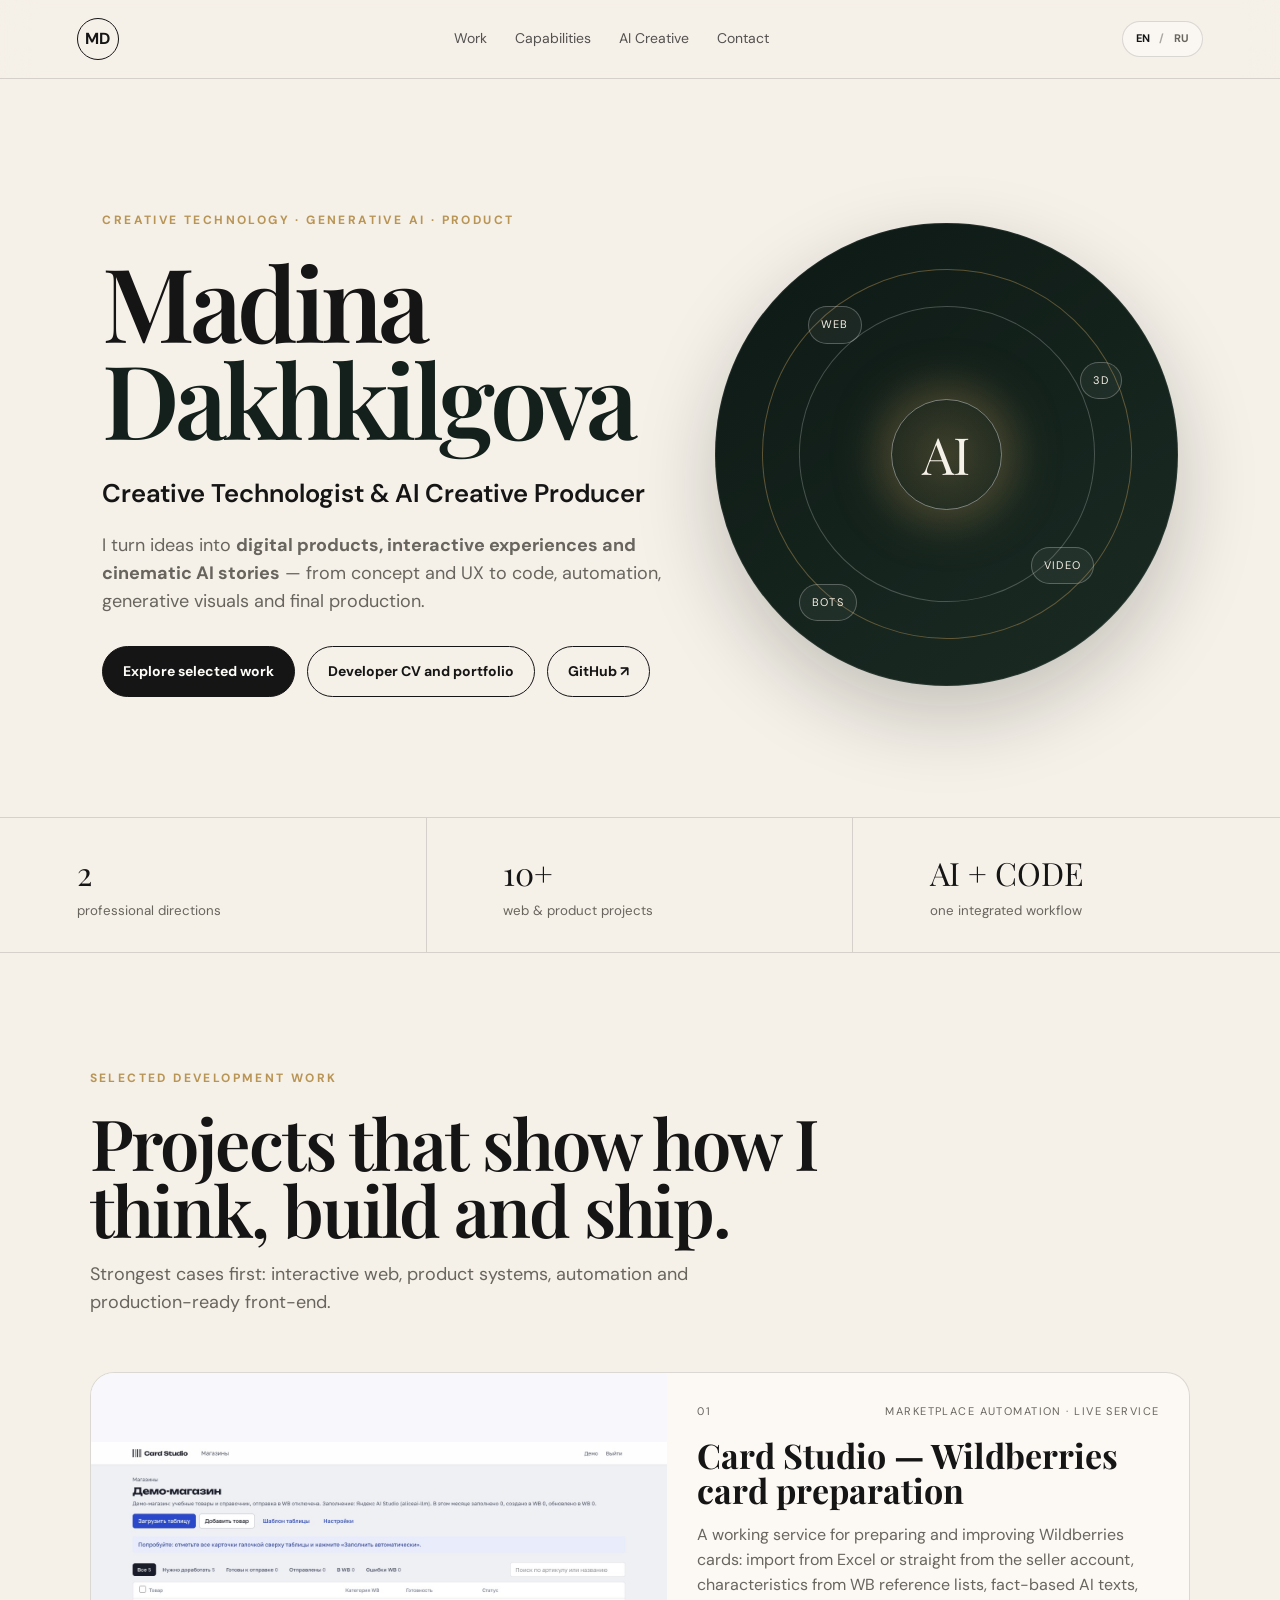
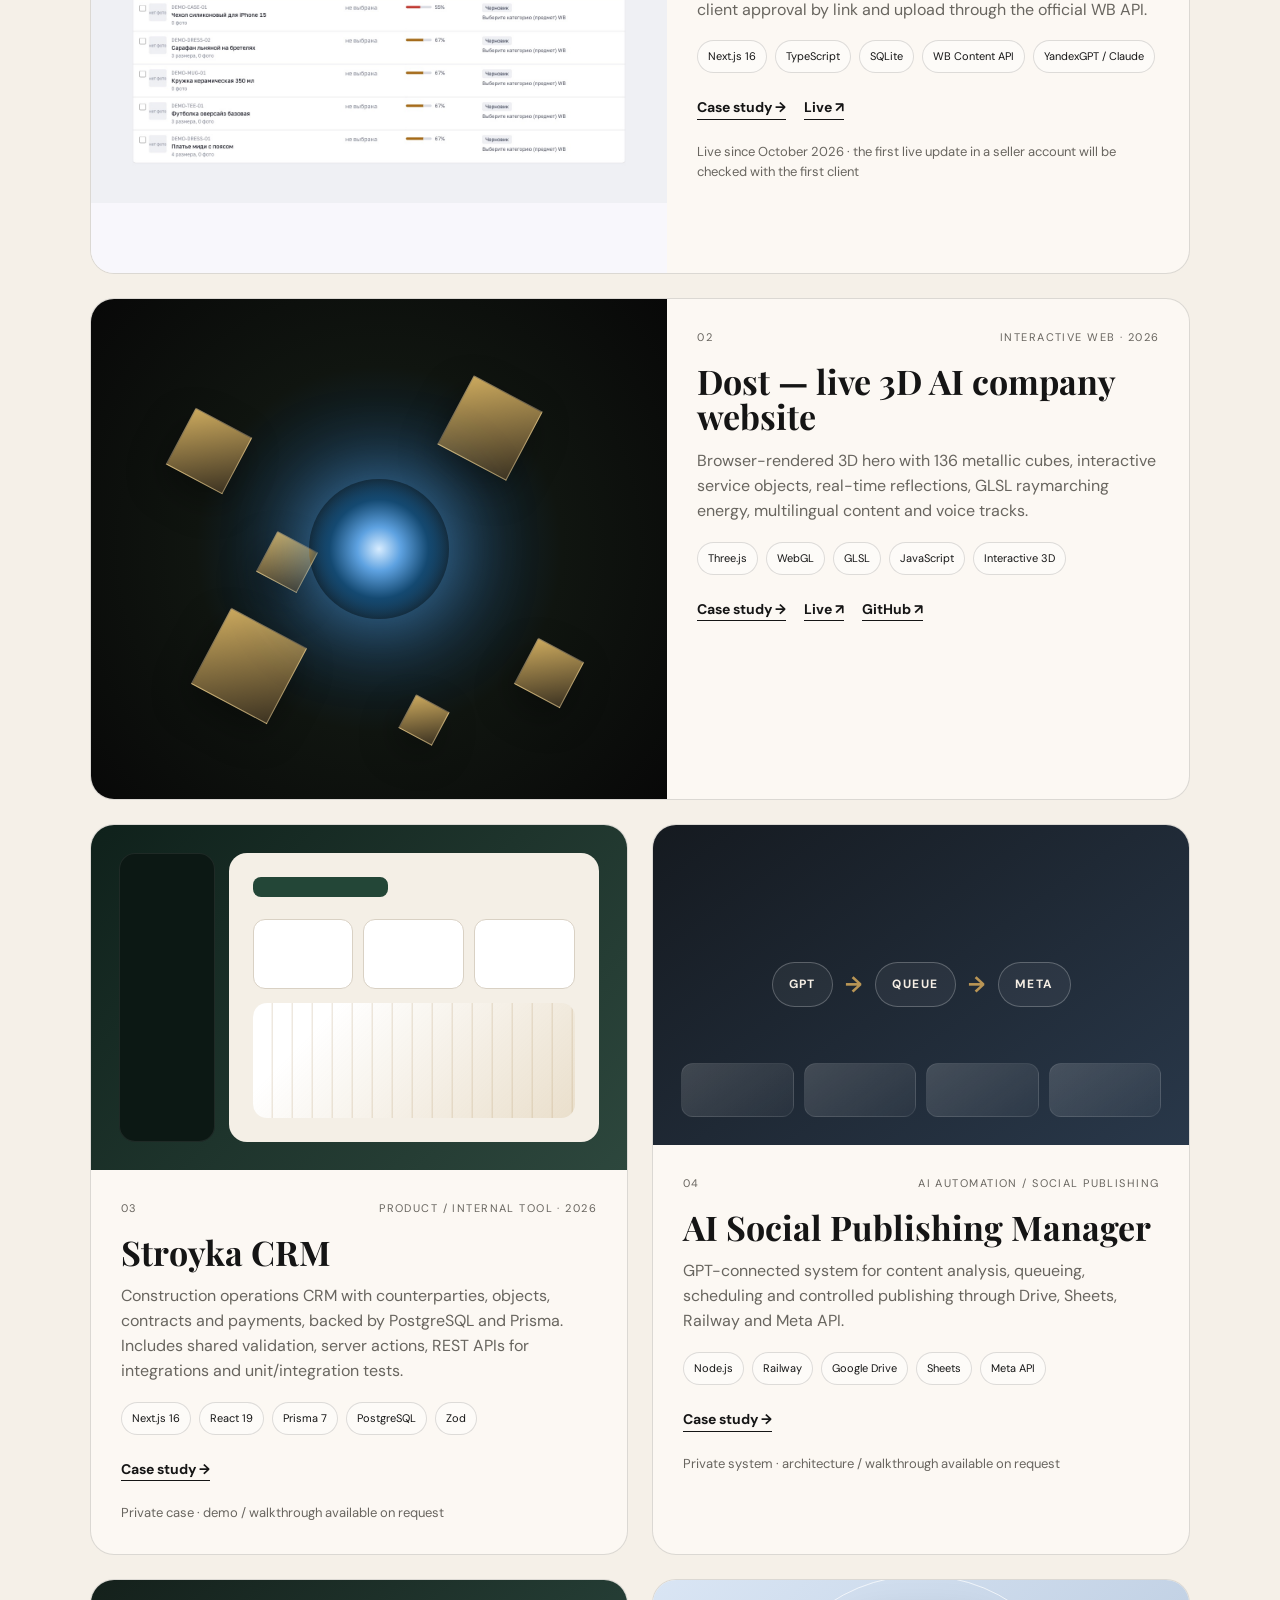
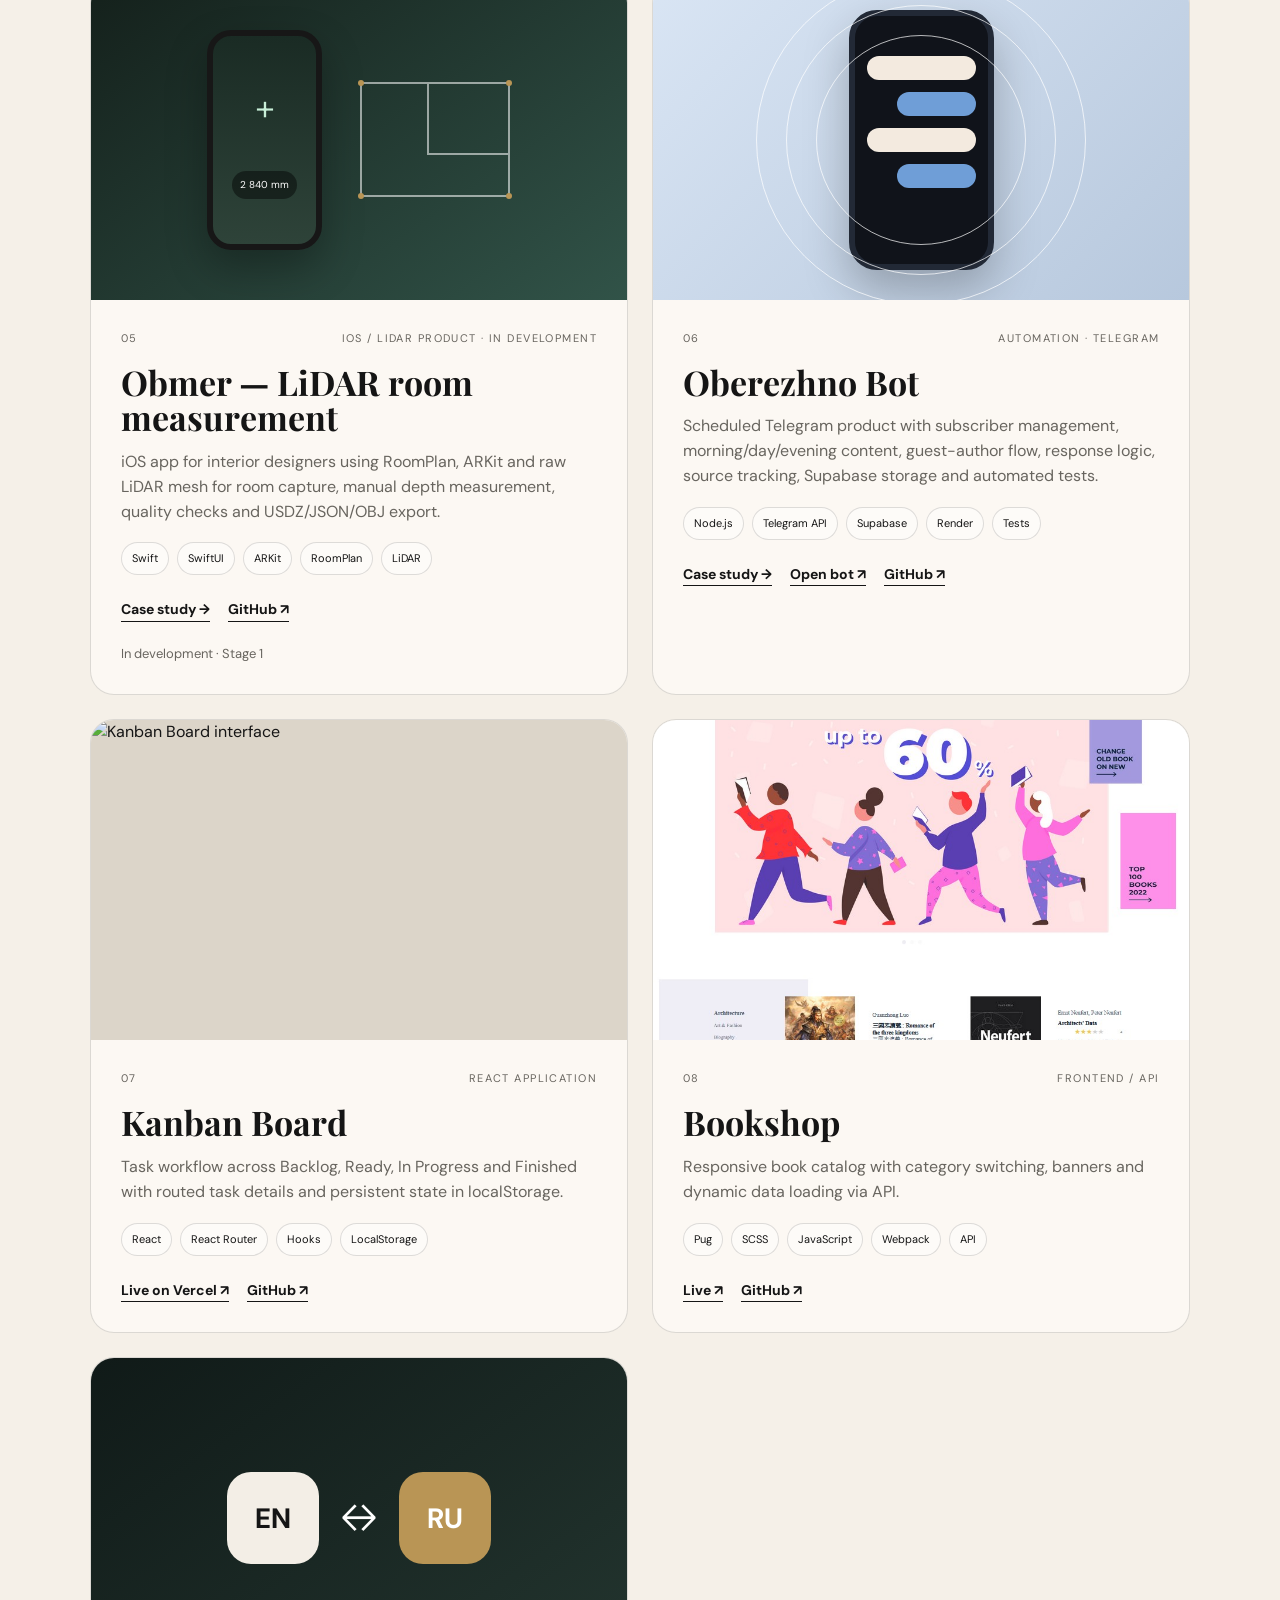
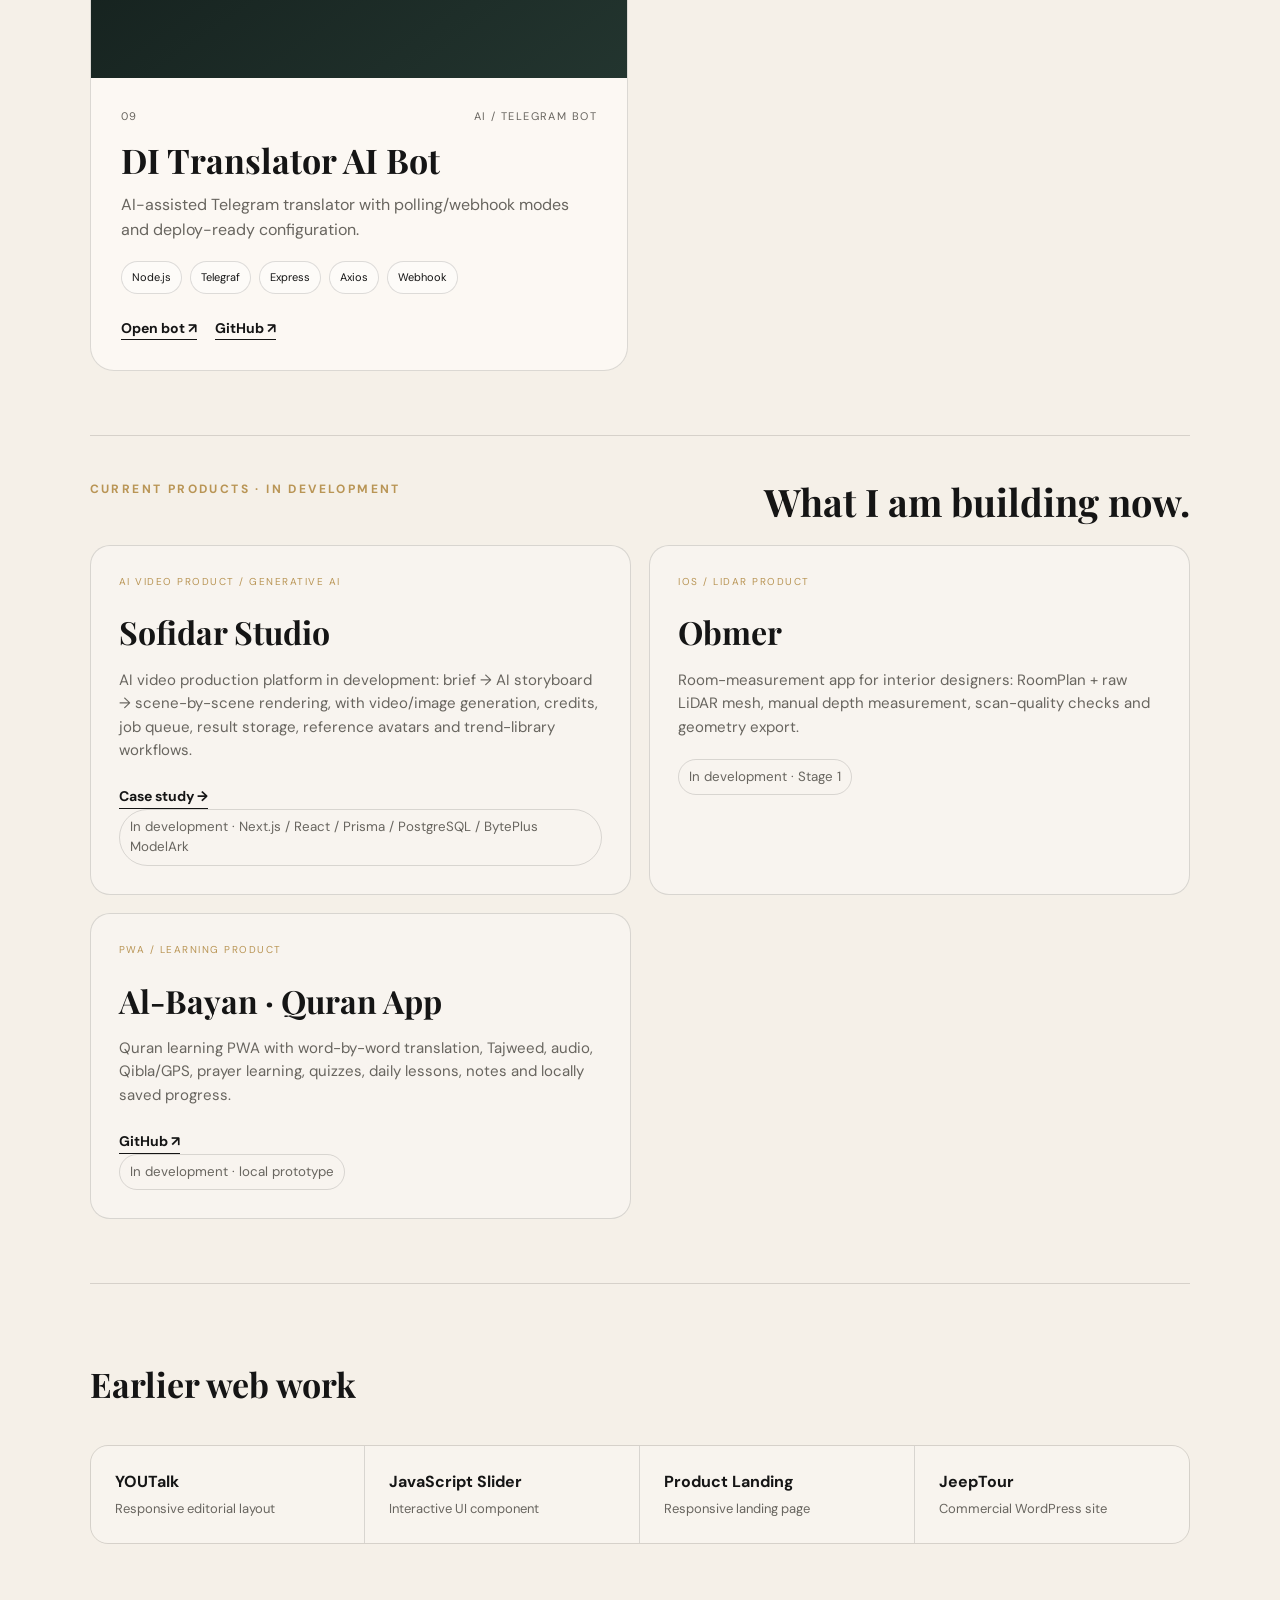
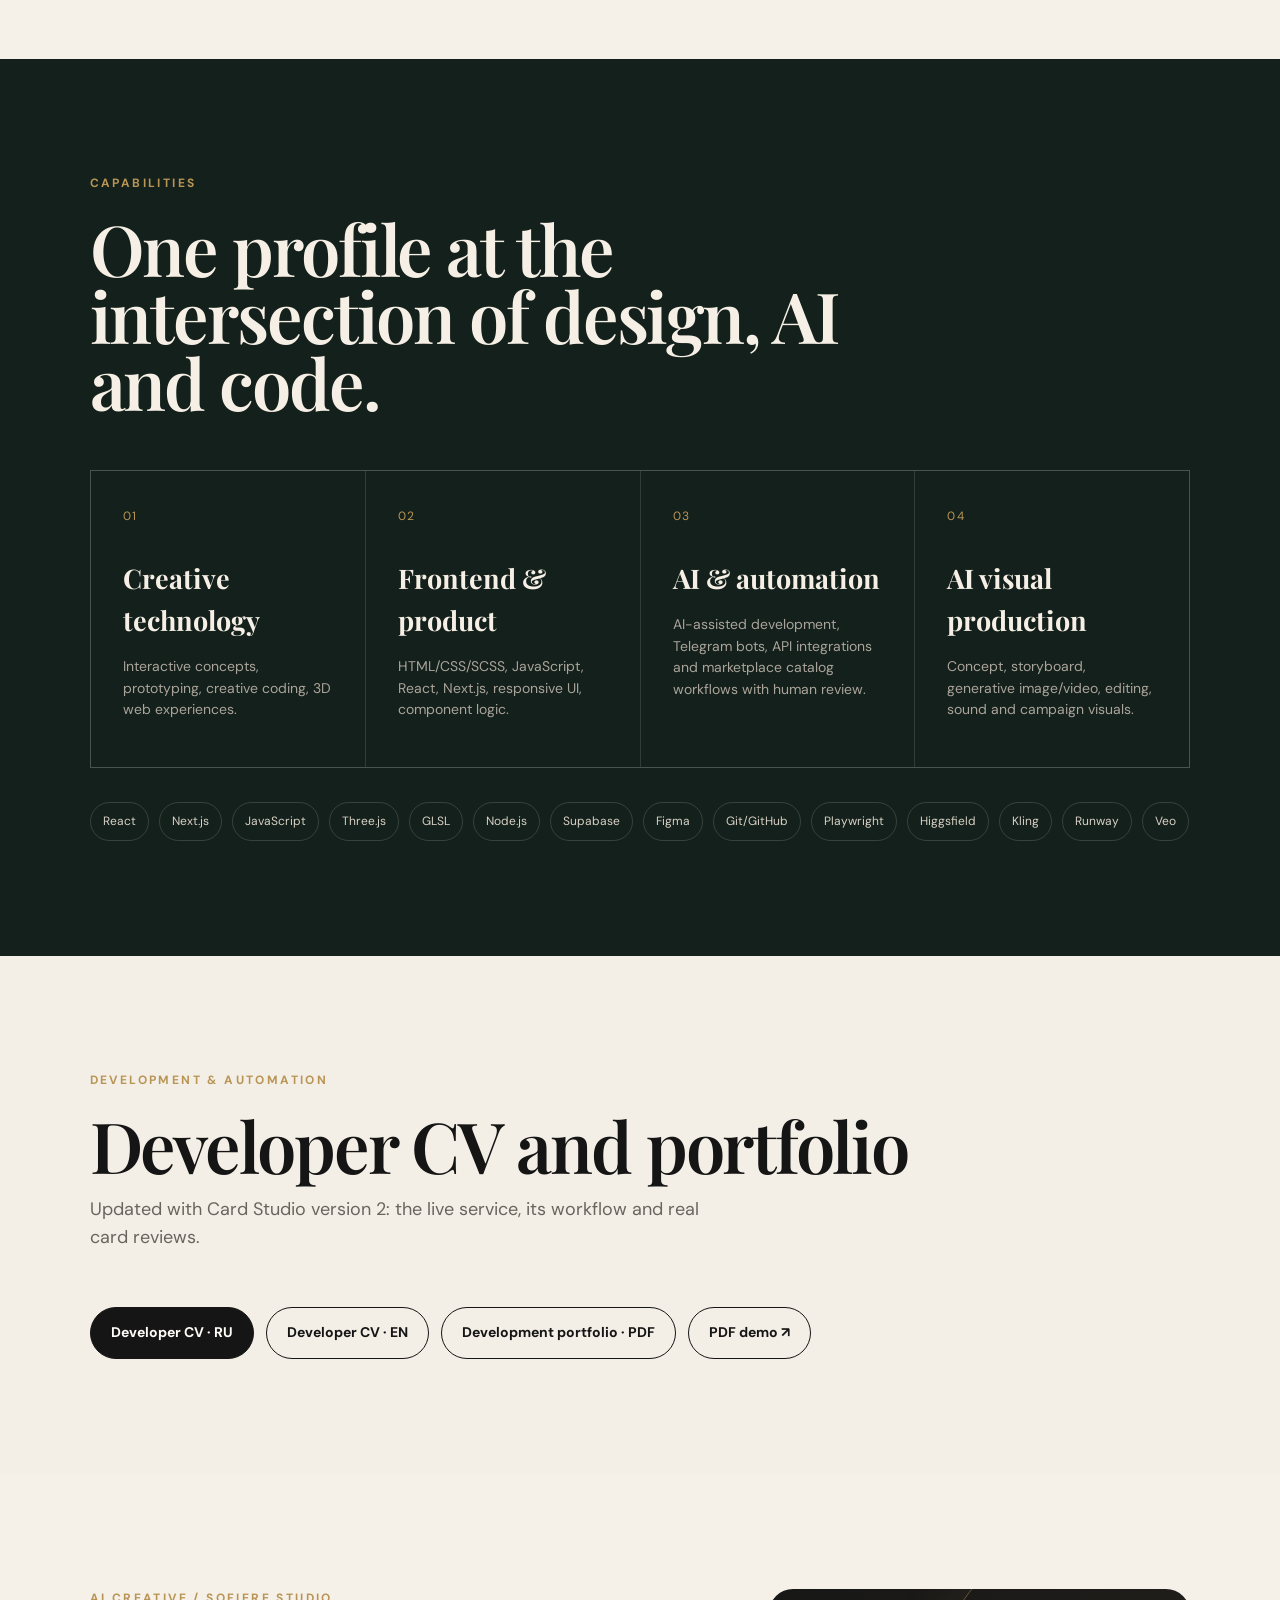
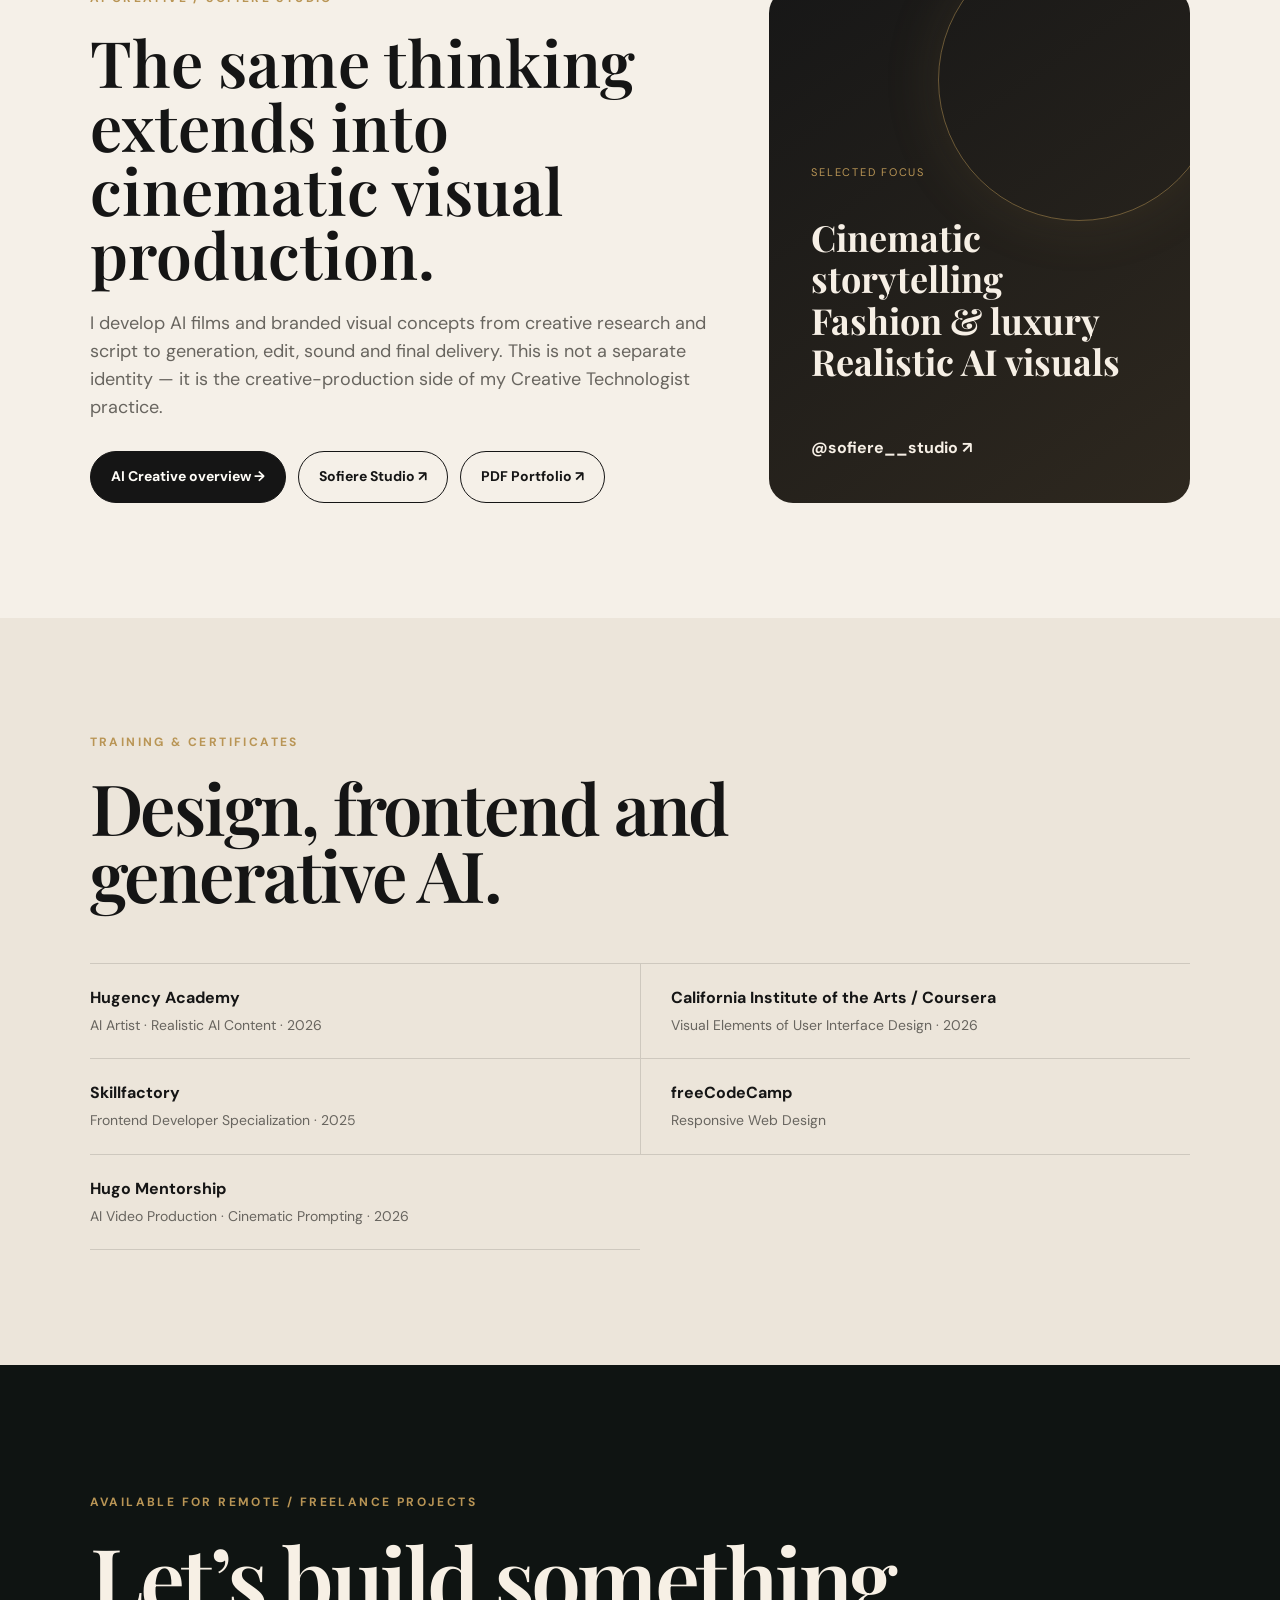
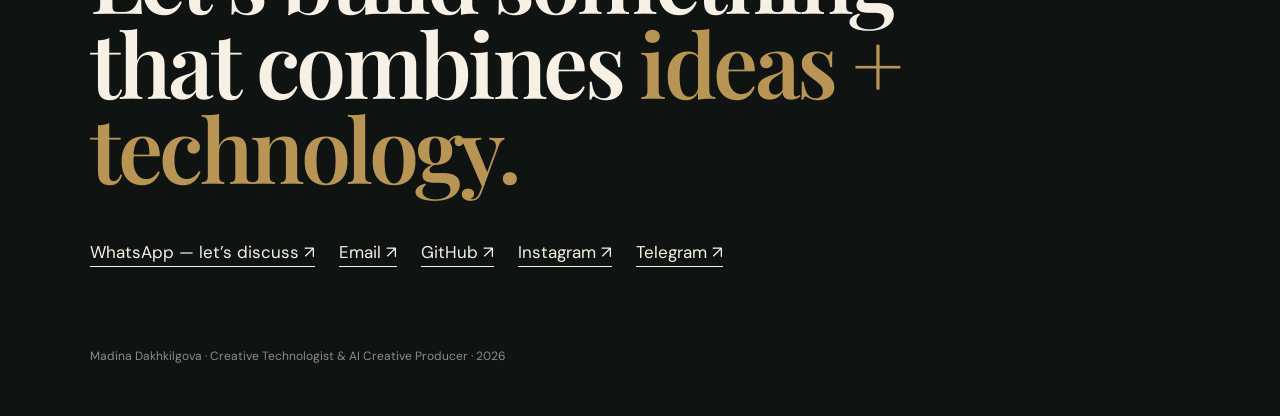
==== commit 85647284: "Add WhatsApp Business and email contacts Portfolio contacts and the Card Studio case: "Discuss on Wh" ====
--- a/index.html
+++ b/index.html
@@ -320,6 +320,7 @@
       <p class="eyebrow">AVAILABLE FOR REMOTE / FREELANCE PROJECTS</p>
       <h2>Let’s build something<br>that combines <span>ideas + technology.</span></h2>
       <div class="contact-links">
+        <a href="https://wa.me/19162250794" target="_blank" rel="noopener">WhatsApp — let’s discuss ↗</a>
         <a href="mailto:madinadakhkilgova3@gmail.com">Email ↗</a>
         <a href="https://github.com/Madina-DI" target="_blank" rel="noopener">GitHub ↗</a>
         <a href="https://www.instagram.com/sofiere__studio/" target="_blank" rel="noopener">Instagram ↗</a>
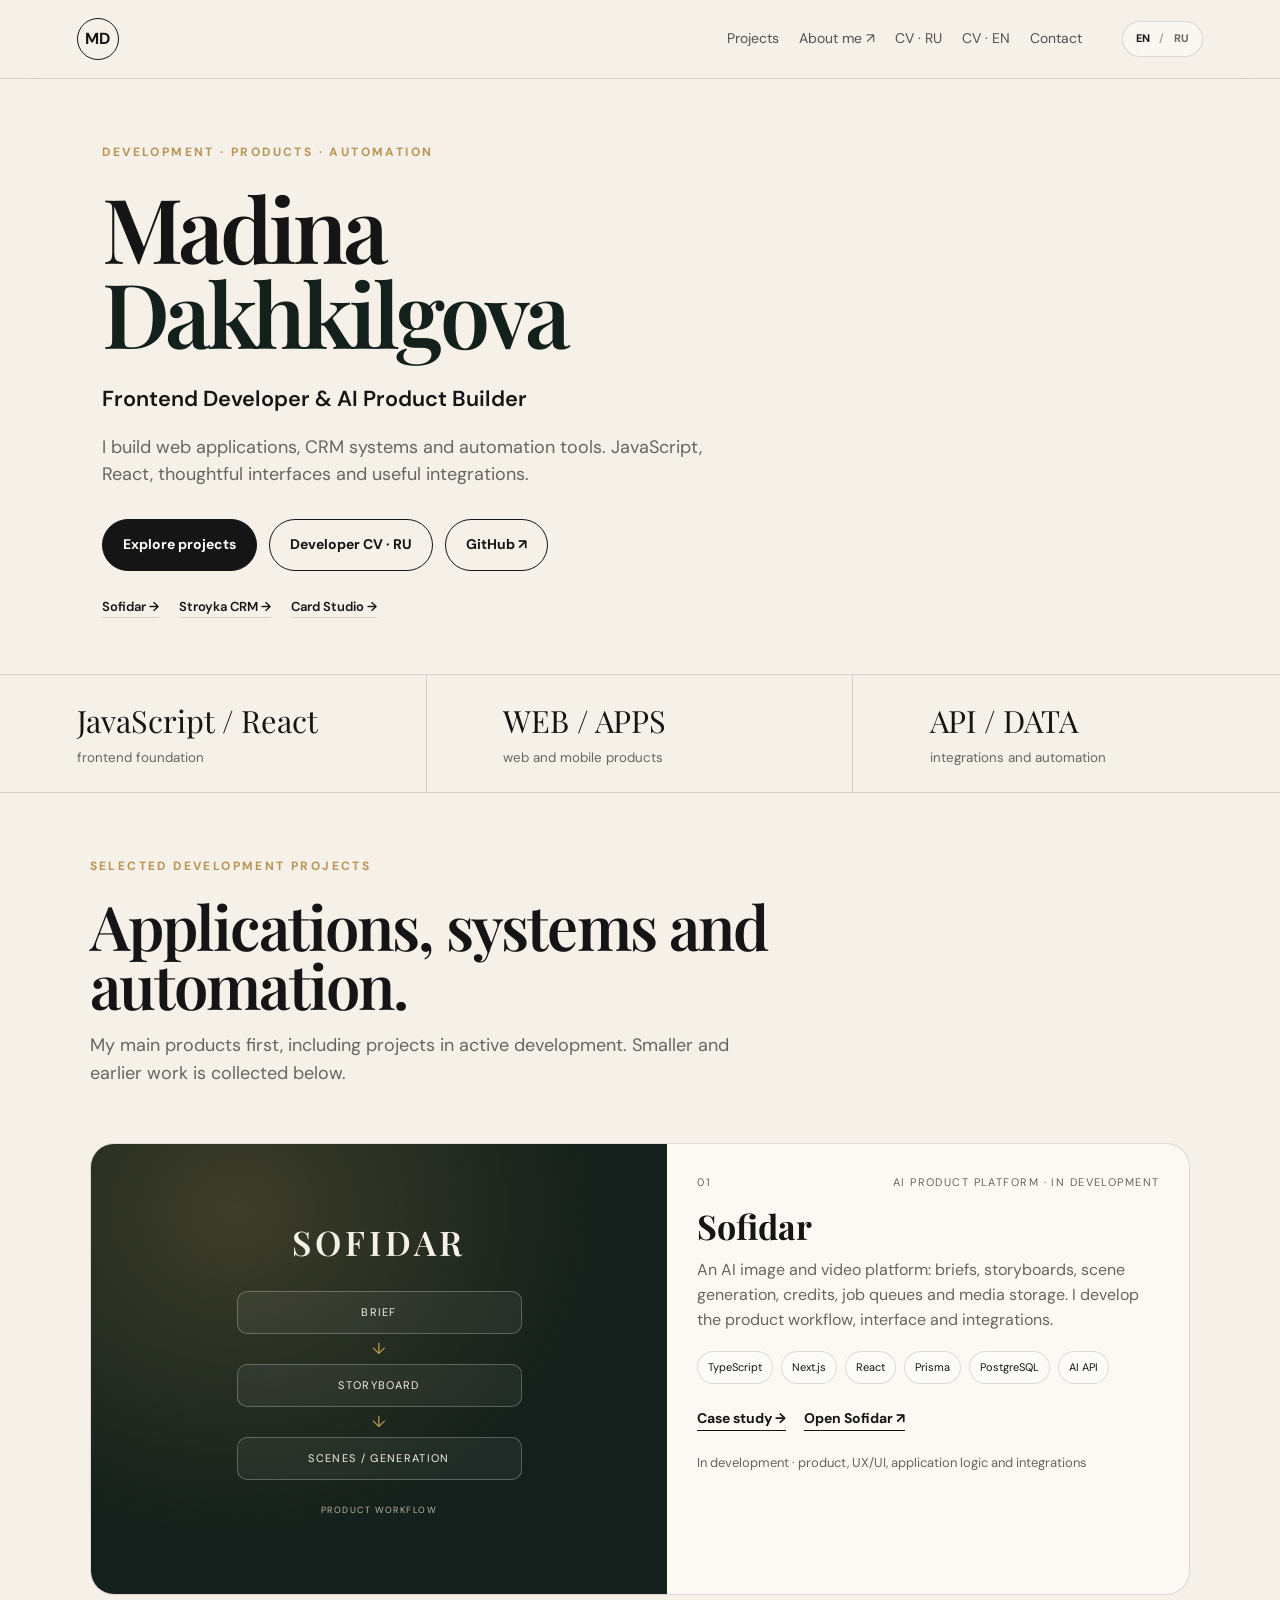
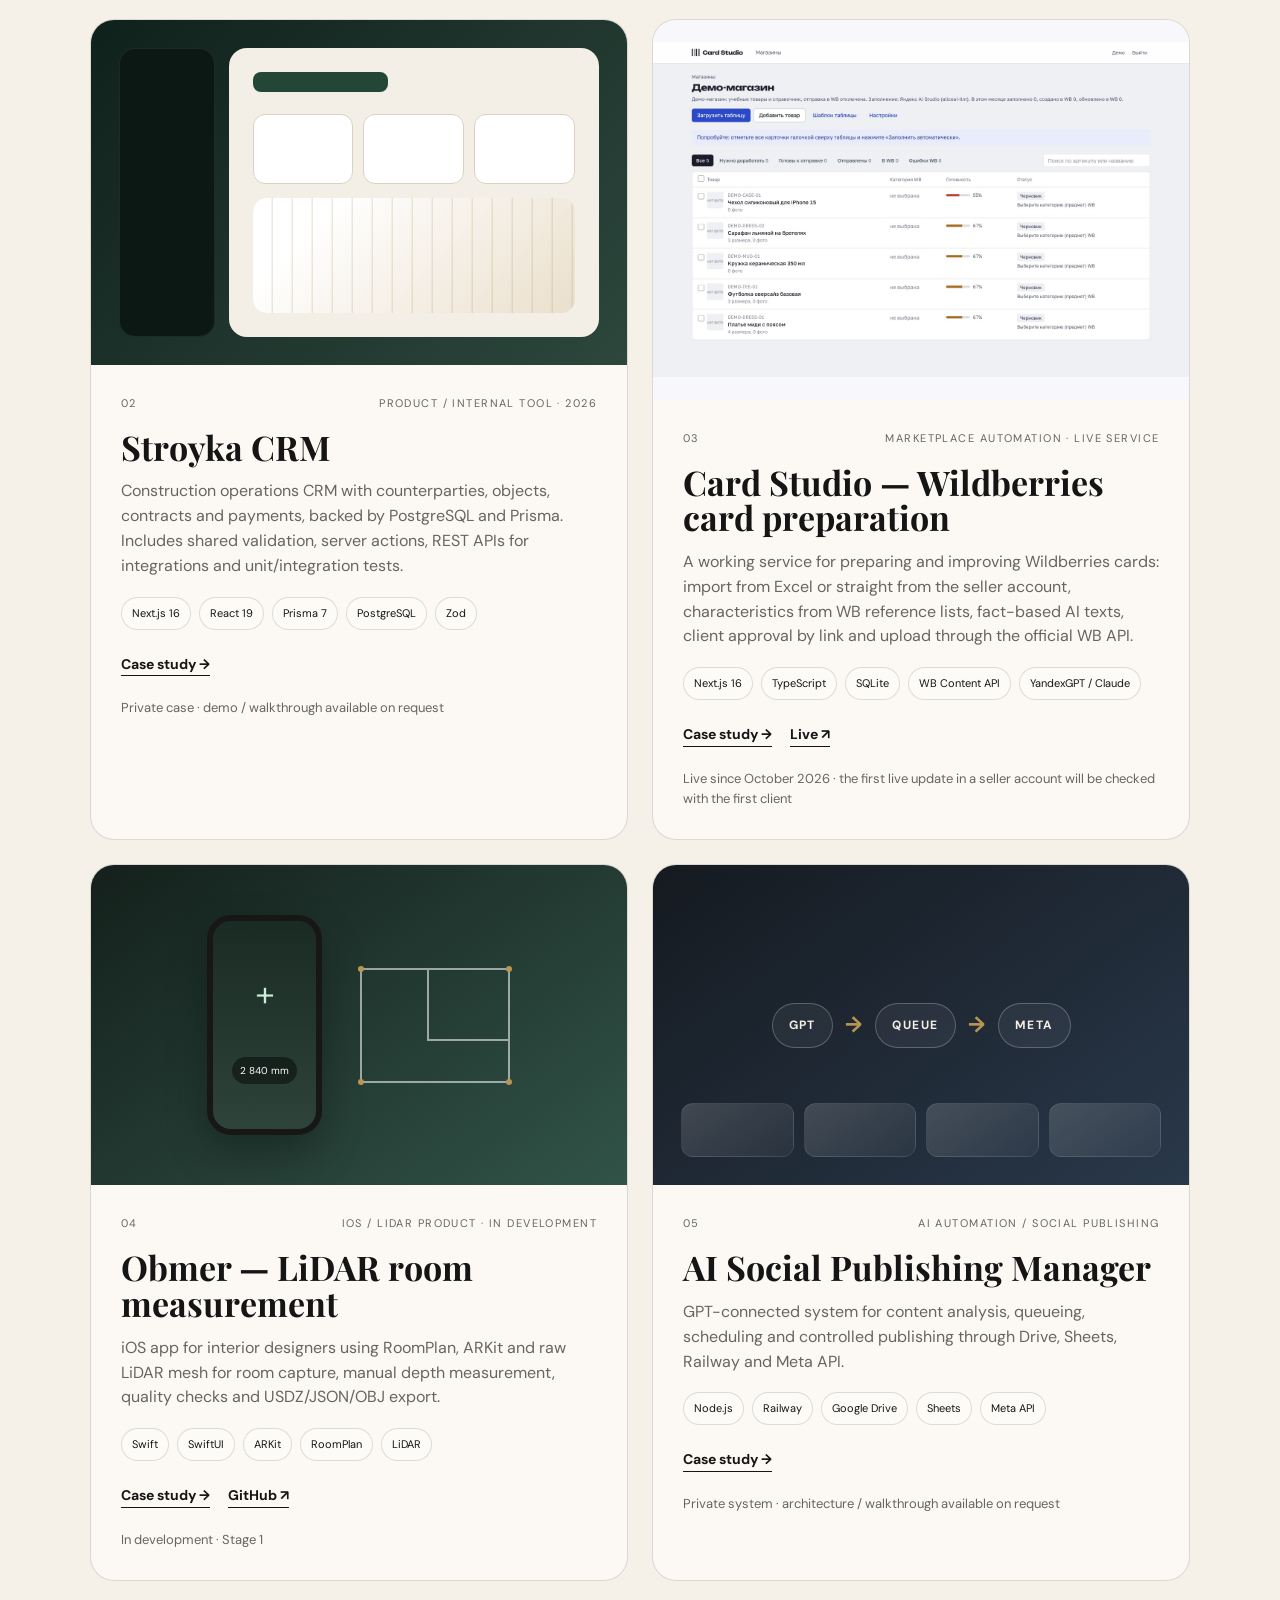
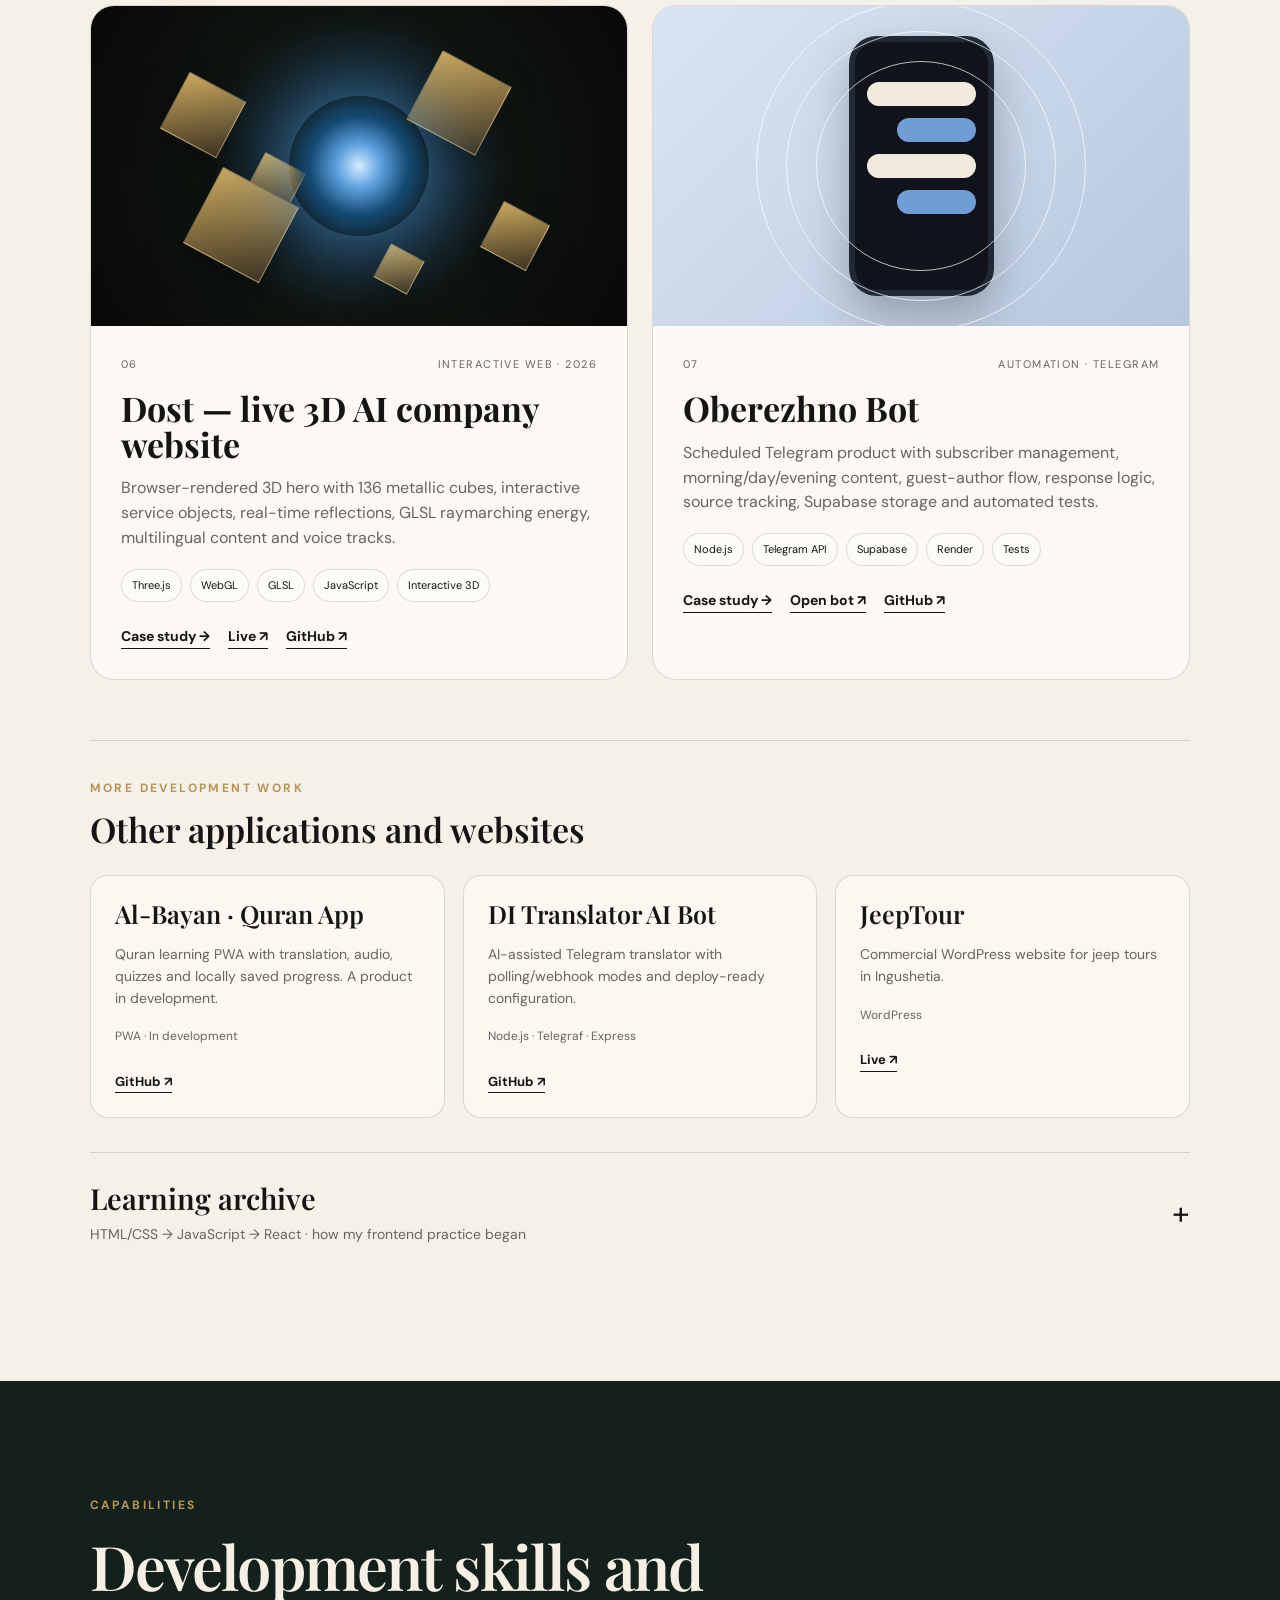
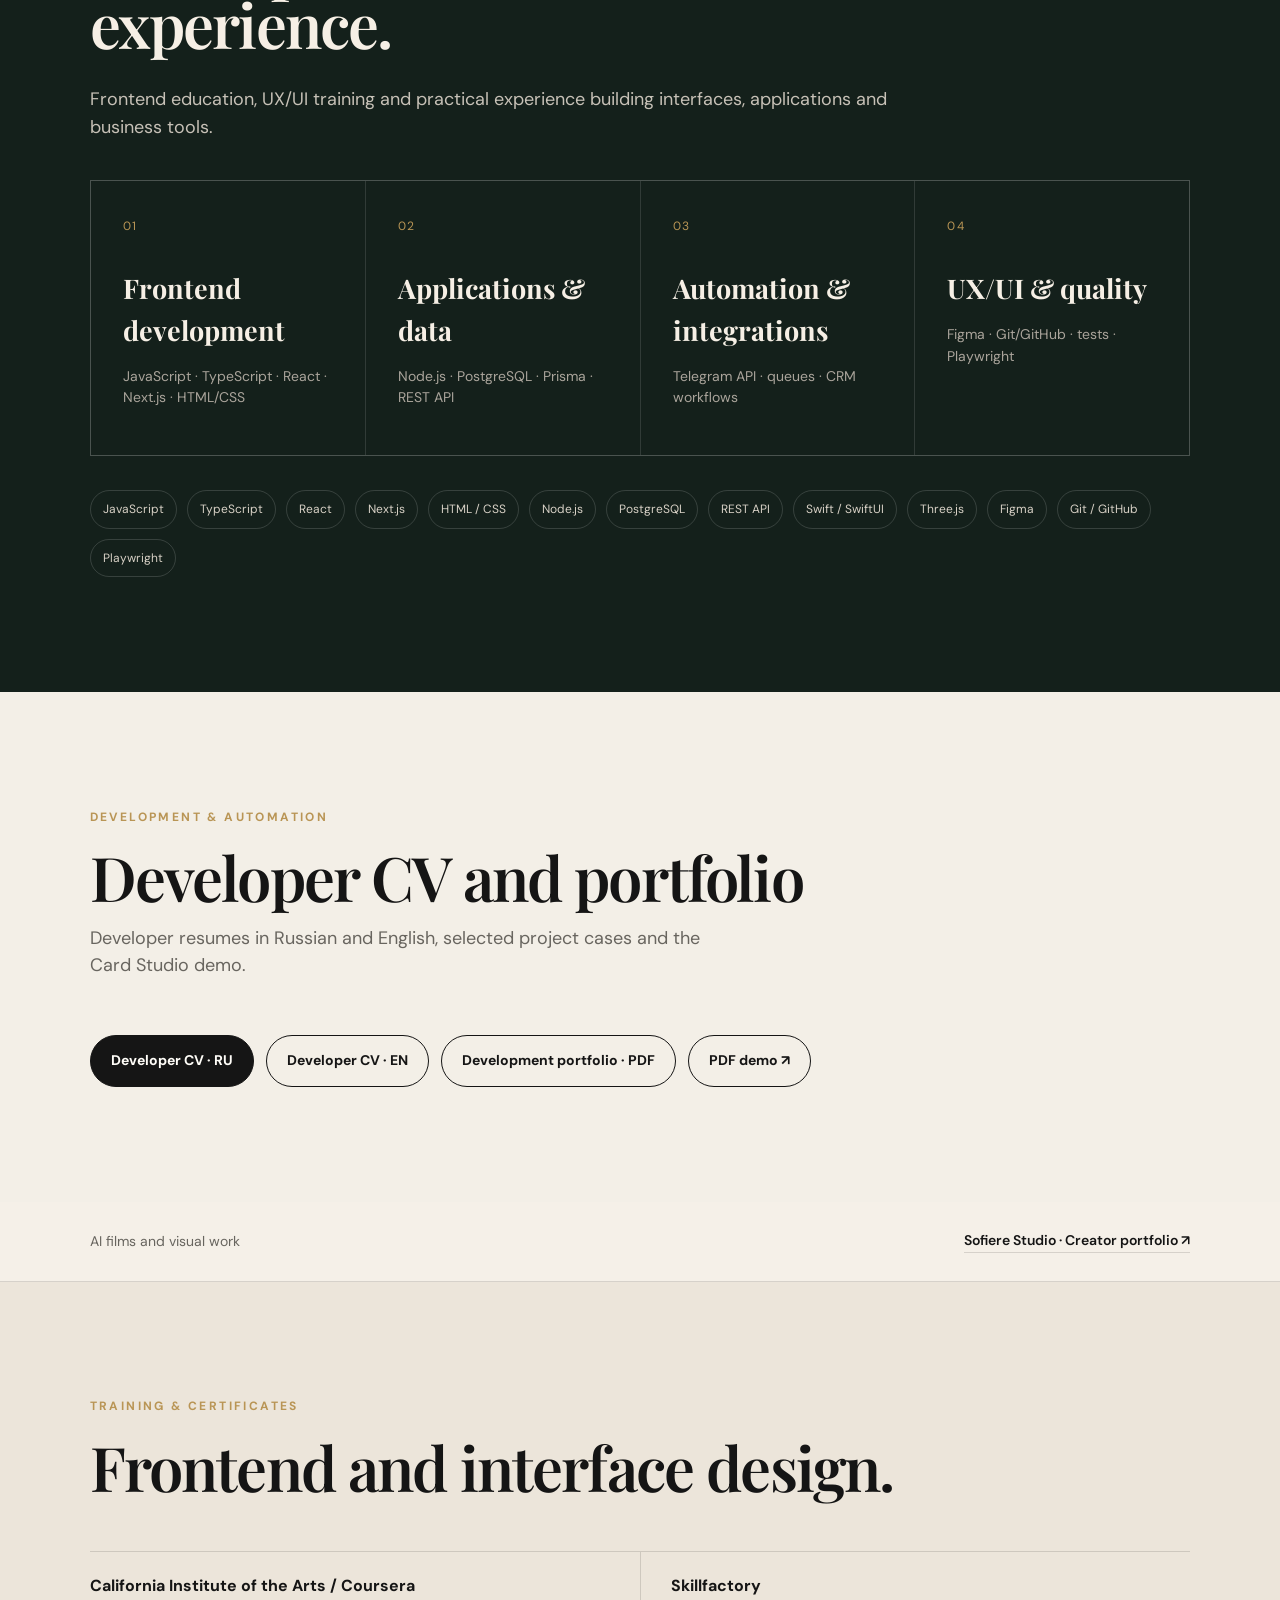
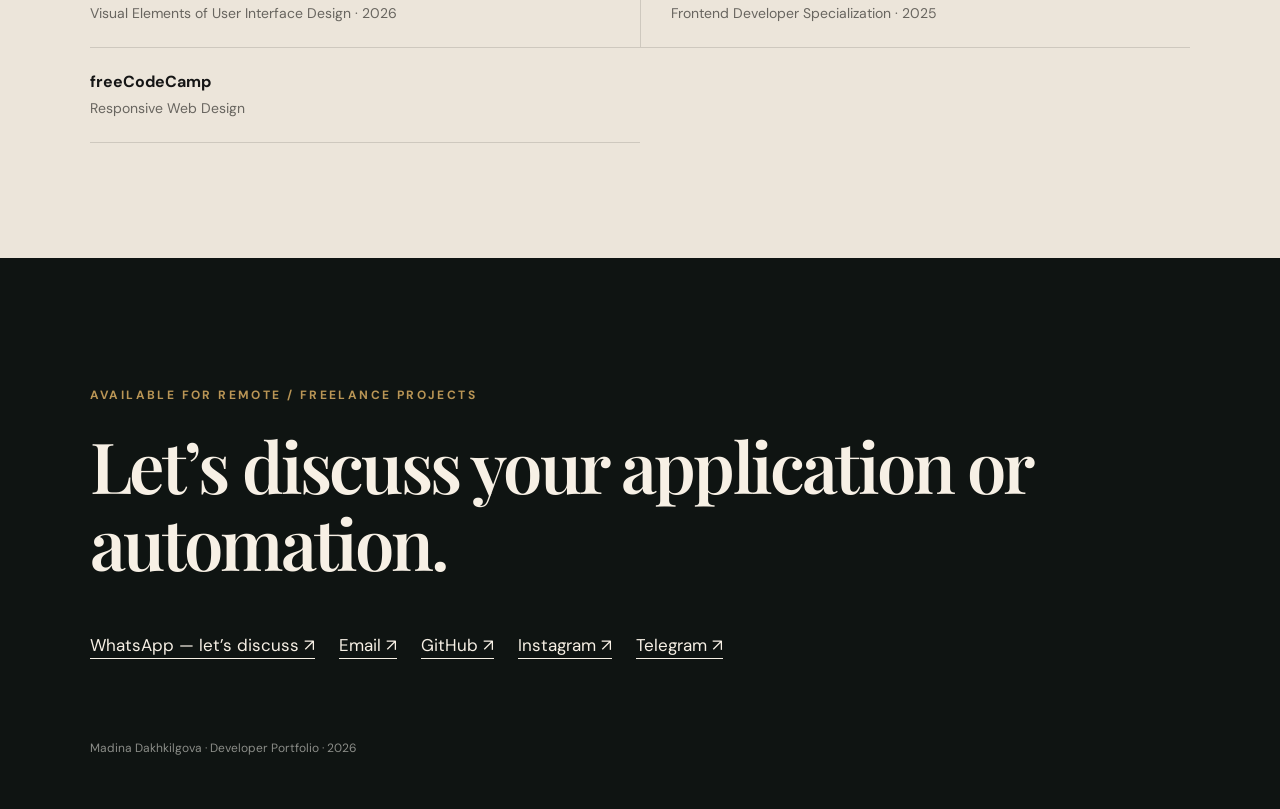
==== commit ae48cceb: "Prioritize product projects and simplify developer portfolio Place Sofidar, CRM, Card Studio and Obm" ====
--- a/index.html
+++ b/index.html
@@ -1,73 +1,181 @@
 <!DOCTYPE html>
 <html lang="en">
 <head>
-  <meta charset="UTF-8" />
-  <meta name="viewport" content="width=device-width, initial-scale=1.0" />
-  <meta name="description" content="Madina Dakhkilgova — Creative Technologist & AI Creative Producer. Generative AI, AI video, frontend, interactive web and marketplace automation with Card Studio." />
-  <title>Madina Dakhkilgova — Creative Technologist & AI Creative Producer</title>
+  <meta charset="UTF-8">
+  <meta name="viewport" content="width=device-width, initial-scale=1.0">
+  <meta name="description" content="Madina Dakhkilgova — frontend developer and AI product builder. JavaScript, React, web applications, CRM, marketplace automation and iOS products.">
+  <title>Madina Dakhkilgova — Developer Portfolio</title>
   <link rel="preconnect" href="https://fonts.googleapis.com">
   <link rel="preconnect" href="https://fonts.gstatic.com" crossorigin>
-  <link href="https://fonts.googleapis.com/css2?family=DM+Sans:wght@400;500;600;700&family=Playfair+Display:wght@600;700&display=swap" rel="stylesheet">
-  <link rel="stylesheet" href="styles.css" />
+  <link href="https://fonts.googleapis.com/css2?family=DM+Sans:wght@400;500;600;700&amp;family=Playfair+Display:wght@600;700&amp;display=swap" rel="stylesheet">
+  <link rel="stylesheet" href="styles.css">
 </head>
 <body>
   <header class="site-header">
     <a class="brand" href="#top" aria-label="Back to top">MD</a>
     <nav class="nav" aria-label="Primary navigation">
-      <a href="#work">Work</a>
-      <a href="#capabilities">Capabilities</a>
-      <a href="#creative">AI Creative</a>
-      <a href="#contact">Contact</a>
-    </nav>
+      <a href="#work">Projects</a><a href="https://madina-di.github.io/Promo_site/Site_card.html" target="_blank" rel="noopener noreferrer">About me ↗</a><a href="docs/Madina_Developer_CV_RU.pdf" target="_blank" rel="noopener noreferrer">CV · RU</a><a href="docs/Madina_Developer_CV_EN.pdf" target="_blank" rel="noopener noreferrer">CV · EN</a><a href="#contact">Contact</a></nav>
   </header>
 
   <main id="top">
     <section class="hero">
       <div class="hero-copy">
-        <p class="eyebrow">CREATIVE TECHNOLOGY · GENERATIVE AI · PRODUCT</p>
-        <h1>Madina<br><span>Dakhkilgova</span></h1>
-        <p class="hero-role">Creative Technologist & AI Creative Producer</p>
-        <p class="hero-text">
-          I turn ideas into <strong>digital products, interactive experiences and cinematic AI stories</strong> —
-          from concept and UX to code, automation, generative visuals and final production.
-        </p>
+        <p class="eyebrow">DEVELOPMENT · PRODUCTS · AUTOMATION</p>
+        <h1>Madina<br><span>Dakhkilgova</span>
+</h1>
+        <p class="hero-role">Frontend Developer &amp; AI Product Builder</p>
+        <p class="hero-text">I build web applications, CRM systems and automation tools. JavaScript, React, thoughtful interfaces and useful integrations.</p>
         <div class="hero-actions">
-          <a class="button button-primary" href="#work">Explore selected work</a>
-          <a class="button button-ghost" href="#developer-materials">Developer CV and portfolio</a>
-          <a class="button button-ghost" href="https://github.com/Madina-DI" target="_blank" rel="noopener">GitHub ↗</a>
-        </div>
-      </div>
+          <a href="#work" class="button button-primary">Explore projects</a><a href="docs/Madina_Developer_CV_RU.pdf" target="_blank" rel="noopener noreferrer" class="button button-ghost">Developer CV · RU</a><a href="https://github.com/Madina-DI" target="_blank" rel="noopener noreferrer" class="button button-ghost">GitHub ↗</a>
+</div>
+      <div class="hero-project-links">
+<a href="#project-sofidar">Sofidar →</a><a href="#project-crm">Stroyka CRM →</a><a href="#project-card-studio">Card Studio →</a>
+</div>
+</div>
       <div class="hero-visual" aria-hidden="true">
         <div class="orbit orbit-one"></div>
         <div class="orbit orbit-two"></div>
-        <div class="core">AI</div>
+        <div class="core">CODE</div>
         <div class="node n1">WEB</div>
-        <div class="node n2">3D</div>
-        <div class="node n3">VIDEO</div>
-        <div class="node n4">BOTS</div>
+        <div class="node n2">APPS</div>
+        <div class="node n3">API</div>
+        <div class="node n4">DATA</div>
       </div>
     </section>
 
     <section class="intro-strip">
-      <div><span class="metric">2</span><small>professional directions</small></div>
-      <div><span class="metric">10+</span><small>web & product projects</small></div>
-      <div><span class="metric">AI + CODE</span><small>one integrated workflow</small></div>
-    </section>
+      <div>
+<span class="metric">JavaScript / React</span><small>frontend foundation</small>
+</div>
+<div>
+<span class="metric">WEB / APPS</span><small>web and mobile products</small>
+</div>
+<div>
+<span class="metric">API / DATA</span><small>integrations and automation</small>
+</div></section>
 
     <section id="work" class="section">
       <div class="section-heading">
-        <p class="eyebrow">SELECTED DEVELOPMENT WORK</p>
-        <h2>Projects that show how I think, build and ship.</h2>
-        <p>Strongest cases first: interactive web, product systems, automation and production-ready front-end.</p>
+        <p class="eyebrow">SELECTED DEVELOPMENT PROJECTS</p>
+        <h2>Applications, systems and automation.</h2>
+        <p>My main products first, including projects in active development. Smaller and earlier work is collected below.</p>
       </div>
 
       <div class="featured-grid">
-<article class="case case-featured card-studio-case">
+<article class="case case-featured" id="project-sofidar"><div class="case-visual visual-sofidar"><div class="sofidar-flow">
+<span class="flow-brand">SOFIDAR</span><div class="flow-step">BRIEF</div>
+<i>↓</i><div class="flow-step">STORYBOARD</div>
+<i>↓</i><div class="flow-step">SCENES / GENERATION</div>
+<span class="flow-caption">PRODUCT WORKFLOW</span>
+</div></div>
+<div class="case-copy">
+<div class="case-meta">
+<span>01</span><span>AI PRODUCT PLATFORM · IN DEVELOPMENT</span>
+</div>
+<h3>Sofidar</h3>
+<p>An AI image and video platform: briefs, storyboards, scene generation, credits, job queues and media storage. I develop the product workflow, interface and integrations.</p>
+<div class="tags">
+<span>TypeScript</span><span>Next.js</span><span>React</span><span>Prisma</span><span>PostgreSQL</span><span>AI API</span>
+</div>
+<div class="case-actions">
+<a href="case-sofidar.html">Case study →</a><a href="https://sofidar.com/" target="_blank" rel="noopener noreferrer">Open Sofidar ↗</a>
+</div>
+<div class="private-note">In development · product, UX/UI, application logic and integrations</div>
+</div></article><article class="case" id="project-crm">
+          <div class="case-visual visual-crm">
+            <div class="mock-sidebar"></div>
+            <div class="mock-dashboard">
+              <div class="mock-row"></div>
+              <div class="mock-cards">
+<i></i><i></i><i></i>
+</div>
+              <div class="mock-chart"></div>
+            </div>
+          </div>
+          <div class="case-copy">
+            <div class="case-meta">
+<span>02</span><span>PRODUCT / INTERNAL TOOL · 2026</span>
+</div>
+            <h3>Stroyka CRM</h3>
+            <p>
+              Construction operations CRM with counterparties, objects, contracts and payments, backed by PostgreSQL and Prisma. Includes shared validation, server actions, REST APIs for integrations and unit/integration tests.
+            </p>
+            <div class="tags">
+<span>Next.js 16</span><span>React 19</span><span>Prisma 7</span><span>PostgreSQL</span><span>Zod</span>
+</div>
+            <div class="case-actions"><a href="case-crm.html">Case study →</a></div>
+<div class="private-note">Private case · demo / walkthrough available on request</div>
+          </div>
+        </article>
+
+
+        <article class="case card-studio-case" id="project-card-studio">
  <div class="case-visual image-visual visual-card-studio"><a href="case-card-studio.html"><img src="image/card-studio-v2-catalog.jpg" alt="Card Studio version 2 with a demo shop" loading="lazy"></a></div>
- <div class="case-copy"><div class="case-meta"><span>01</span><span>MARKETPLACE AUTOMATION · LIVE SERVICE</span></div><h3>Card Studio — Wildberries card preparation</h3><p>A working service for preparing and improving Wildberries cards: import from Excel or straight from the seller account, characteristics from WB reference lists, fact-based AI texts, client approval by link and upload through the official WB API.</p>
- <div class="tags"><span>Next.js 16</span><span>TypeScript</span><span>SQLite</span><span>WB Content API</span><span>YandexGPT / Claude</span></div>
- <div class="case-actions"><a href="case-card-studio.html">Case study →</a><a href="https://card-studio-production.up.railway.app" target="_blank" rel="noopener">Live ↗</a></div><div class="private-note">Live since October 2026 · the first live update in a seller account will be checked with the first client</div></div></article>
-        <article class="case case-featured">
+ <div class="case-copy">
+<div class="case-meta">
+<span>03</span><span>MARKETPLACE AUTOMATION · LIVE SERVICE</span>
+</div>
+<h3>Card Studio — Wildberries card preparation</h3>
+<p>A working service for preparing and improving Wildberries cards: import from Excel or straight from the seller account, characteristics from WB reference lists, fact-based AI texts, client approval by link and upload through the official WB API.</p>
+ <div class="tags">
+<span>Next.js 16</span><span>TypeScript</span><span>SQLite</span><span>WB Content API</span><span>YandexGPT / Claude</span>
+</div>
+ <div class="case-actions">
+<a href="case-card-studio.html">Case study →</a><a href="https://card-studio-production.up.railway.app" target="_blank" rel="noopener">Live ↗</a>
+</div>
+<div class="private-note">Live since October 2026 · the first live update in a seller account will be checked with the first client</div>
+</div></article>
+        <article class="case" id="project-4">
+          <div class="case-visual visual-obmer">
+            <div class="obmer-mini-phone">
+<span>+</span><small>2 840 mm</small>
+</div>
+            <div class="obmer-mini-plan">
+<i></i><i></i><i></i><i></i>
+</div>
+          </div>
+          <div class="case-copy">
+            <div class="case-meta">
+<span>04</span><span>IOS / LIDAR PRODUCT · IN DEVELOPMENT</span>
+</div>
+            <h3>Obmer — LiDAR room measurement</h3>
+            <p>iOS app for interior designers using RoomPlan, ARKit and raw LiDAR mesh for room capture, manual depth measurement, quality checks and USDZ/JSON/OBJ export.</p>
+            <div class="tags">
+<span>Swift</span><span>SwiftUI</span><span>ARKit</span><span>RoomPlan</span><span>LiDAR</span>
+</div>
+            <div class="case-actions">
+              <a href="case-obmer.html">Case study →</a>
+              <a href="https://github.com/Madina-DI/Obmer" target="_blank" rel="noopener">GitHub ↗</a>
+            </div>
+            <div class="private-note">In development · Stage 1</div>
+          </div>
+        </article>
+
+        <article class="case" id="project-5">
+          <div class="case-visual visual-social">
+            <div class="social-flow">
+              <span>GPT</span><b>→</b><span>QUEUE</span><b>→</b><span>META</span>
+            </div>
+            <div class="social-grid">
+<i></i><i></i><i></i><i></i>
+</div>
+          </div>
+          <div class="case-copy">
+            <div class="case-meta">
+<span>05</span><span>AI AUTOMATION / SOCIAL PUBLISHING</span>
+</div>
+            <h3>AI Social Publishing Manager</h3>
+            <p>GPT-connected system for content analysis, queueing, scheduling and controlled publishing through Drive, Sheets, Railway and Meta API.</p>
+            <div class="tags">
+<span>Node.js</span><span>Railway</span><span>Google Drive</span><span>Sheets</span><span>Meta API</span>
+</div>
+            <div class="case-actions"><a href="case-social-manager.html">Case study →</a></div>
+            <div class="private-note">Private system · architecture / walkthrough available on request</div>
+          </div>
+        </article>
+
+
+        <article class="case" id="project-6">
           <div class="case-visual visual-dost">
             <div class="cube-field">
               <span></span><span></span><span></span><span></span><span></span><span></span>
@@ -75,13 +183,17 @@
             <div class="energy-core"></div>
           </div>
           <div class="case-copy">
-            <div class="case-meta"><span>02</span><span>INTERACTIVE WEB · 2026</span></div>
+            <div class="case-meta">
+<span>06</span><span>INTERACTIVE WEB · 2026</span>
+</div>
             <h3>Dost — live 3D AI company website</h3>
             <p>
               Browser-rendered 3D hero with 136 metallic cubes, interactive service objects,
               real-time reflections, GLSL raymarching energy, multilingual content and voice tracks.
             </p>
-            <div class="tags"><span>Three.js</span><span>WebGL</span><span>GLSL</span><span>JavaScript</span><span>Interactive 3D</span></div>
+            <div class="tags">
+<span>Three.js</span><span>WebGL</span><span>GLSL</span><span>JavaScript</span><span>Interactive 3D</span>
+</div>
             <div class="case-actions">
               <a href="case-dost.html">Case study →</a>
               <a href="https://madina-di.github.io/dostik-site-3d/" target="_blank" rel="noopener">Live ↗</a>
@@ -90,78 +202,29 @@
           </div>
         </article>
 
-        <article class="case">
-          <div class="case-visual visual-crm">
-            <div class="mock-sidebar"></div>
-            <div class="mock-dashboard">
-              <div class="mock-row"></div>
-              <div class="mock-cards"><i></i><i></i><i></i></div>
-              <div class="mock-chart"></div>
-            </div>
-          </div>
-          <div class="case-copy">
-            <div class="case-meta"><span>03</span><span>PRODUCT / INTERNAL TOOL · 2026</span></div>
-            <h3>Stroyka CRM</h3>
-            <p>
-              Construction operations CRM with counterparties, objects, contracts and payments, backed by PostgreSQL and Prisma. Includes shared validation, server actions, REST APIs for integrations and unit/integration tests.
-            </p>
-            <div class="tags"><span>Next.js 16</span><span>React 19</span><span>Prisma 7</span><span>PostgreSQL</span><span>Zod</span></div>
-            <div class="case-actions"><a href="case-crm.html">Case study →</a></div><div class="private-note">Private case · demo / walkthrough available on request</div>
-          </div>
-        </article>
-
-
-        <article class="case">
-          <div class="case-visual visual-social">
-            <div class="social-flow">
-              <span>GPT</span><b>→</b><span>QUEUE</span><b>→</b><span>META</span>
-            </div>
-            <div class="social-grid"><i></i><i></i><i></i><i></i></div>
-          </div>
-          <div class="case-copy">
-            <div class="case-meta"><span>04</span><span>AI AUTOMATION / SOCIAL PUBLISHING</span></div>
-            <h3>AI Social Publishing Manager</h3>
-            <p>GPT-connected system for content analysis, queueing, scheduling and controlled publishing through Drive, Sheets, Railway and Meta API.</p>
-            <div class="tags"><span>Node.js</span><span>Railway</span><span>Google Drive</span><span>Sheets</span><span>Meta API</span></div>
-            <div class="case-actions"><a href="case-social-manager.html">Case study →</a></div>
-            <div class="private-note">Private system · architecture / walkthrough available on request</div>
-          </div>
-        </article>
-
-
-        <article class="case">
-          <div class="case-visual visual-obmer">
-            <div class="obmer-mini-phone"><span>+</span><small>2 840 mm</small></div>
-            <div class="obmer-mini-plan"><i></i><i></i><i></i><i></i></div>
-          </div>
-          <div class="case-copy">
-            <div class="case-meta"><span>05</span><span>IOS / LIDAR PRODUCT · IN DEVELOPMENT</span></div>
-            <h3>Obmer — LiDAR room measurement</h3>
-            <p>iOS app for interior designers using RoomPlan, ARKit and raw LiDAR mesh for room capture, manual depth measurement, quality checks and USDZ/JSON/OBJ export.</p>
-            <div class="tags"><span>Swift</span><span>SwiftUI</span><span>ARKit</span><span>RoomPlan</span><span>LiDAR</span></div>
-            <div class="case-actions">
-              <a href="case-obmer.html">Case study →</a>
-              <a href="https://github.com/Madina-DI/Obmer" target="_blank" rel="noopener">GitHub ↗</a>
-            </div>
-            <div class="private-note">In development · Stage 1</div>
-          </div>
-        </article>
-
-        <article class="case">
+        <article class="case" id="project-7">
           <div class="case-visual visual-bot">
             <div class="phone">
-              <div class="chat"><i></i><i></i><i></i><i></i></div>
-            </div>
-            <div class="bot-pulse p1"></div><div class="bot-pulse p2"></div><div class="bot-pulse p3"></div>
-          </div>
-          <div class="case-copy">
-            <div class="case-meta"><span>06</span><span>AUTOMATION · TELEGRAM</span></div>
+              <div class="chat">
+<i></i><i></i><i></i><i></i>
+</div>
+            </div>
+            <div class="bot-pulse p1"></div>
+<div class="bot-pulse p2"></div>
+<div class="bot-pulse p3"></div>
+          </div>
+          <div class="case-copy">
+            <div class="case-meta">
+<span>07</span><span>AUTOMATION · TELEGRAM</span>
+</div>
             <h3>Oberezhno Bot</h3>
             <p>
               Scheduled Telegram product with subscriber management, morning/day/evening content,
               guest-author flow, response logic, source tracking, Supabase storage and automated tests.
             </p>
-            <div class="tags"><span>Node.js</span><span>Telegram API</span><span>Supabase</span><span>Render</span><span>Tests</span></div>
+            <div class="tags">
+<span>Node.js</span><span>Telegram API</span><span>Supabase</span><span>Render</span><span>Tests</span>
+</div>
             <div class="case-actions">
               <a href="case-oberezhno.html">Case study →</a>
               <a href="https://t.me/oberezhno_women_bot" target="_blank" rel="noopener">Open bot ↗</a>
@@ -170,155 +233,103 @@
           </div>
         </article>
 
-        <article class="case">
-          <div class="case-visual image-visual">
-            <img src="https://raw.githubusercontent.com/Madina-DI/KanbanBoard/main/screenshots/kanban-preview.jpg" alt="Kanban Board interface" />
-          </div>
-          <div class="case-copy">
-            <div class="case-meta"><span>07</span><span>REACT APPLICATION</span></div>
-            <h3>Kanban Board</h3>
-            <p>
-              Task workflow across Backlog, Ready, In Progress and Finished with routed task details
-              and persistent state in localStorage.
-            </p>
-            <div class="tags"><span>React</span><span>React Router</span><span>Hooks</span><span>LocalStorage</span></div>
-            <div class="case-actions">
-              <a href="https://kanban-board-one-inky.vercel.app" target="_blank" rel="noopener">Live on Vercel ↗</a>
-              <a href="https://github.com/Madina-DI/KanbanBoard" target="_blank" rel="noopener">GitHub ↗</a>
-            </div>
-          </div>
-        </article>
-
-        <article class="case">
-          <div class="case-visual image-visual">
-            <img src="image/previewBookshop.jpg" alt="Bookshop project preview" />
-          </div>
-          <div class="case-copy">
-            <div class="case-meta"><span>08</span><span>FRONTEND / API</span></div>
-            <h3>Bookshop</h3>
-            <p>Responsive book catalog with category switching, banners and dynamic data loading via API.</p>
-            <div class="tags"><span>Pug</span><span>SCSS</span><span>JavaScript</span><span>Webpack</span><span>API</span></div>
-            <div class="case-actions">
-              <a href="https://madina-di.github.io/Bookshop/" target="_blank" rel="noopener">Live ↗</a>
-              <a href="https://github.com/Madina-DI/Bookshop" target="_blank" rel="noopener">GitHub ↗</a>
-            </div>
-          </div>
-        </article>
-
-        <article class="case">
-          <div class="case-visual visual-translator">
-            <div class="lang a">EN</div><div class="arrow">↔</div><div class="lang b">RU</div>
-          </div>
-          <div class="case-copy">
-            <div class="case-meta"><span>09</span><span>AI / TELEGRAM BOT</span></div>
-            <h3>DI Translator AI Bot</h3>
-            <p>AI-assisted Telegram translator with polling/webhook modes and deploy-ready configuration.</p>
-            <div class="tags"><span>Node.js</span><span>Telegraf</span><span>Express</span><span>Axios</span><span>Webhook</span></div>
-            <div class="case-actions">
-              <a href="https://t.me/di_translatorai_bot" target="_blank" rel="noopener">Open bot ↗</a>
-              <a href="https://github.com/Madina-DI/Di-translatorai-bot" target="_blank" rel="noopener">GitHub ↗</a>
-            </div>
-          </div>
-        </article>
-      </div>
-
-
-      <div class="current-builds">
-        <div class="current-builds-heading">
-          <p class="eyebrow">CURRENT PRODUCTS · IN DEVELOPMENT</p>
-          <h3>What I am building now.</h3>
         </div>
-        <div class="current-builds-grid">
-          <article>
-            <span>AI VIDEO PRODUCT / GENERATIVE AI</span>
-            <h4>Sofidar Studio</h4>
-            <p>AI video production platform in development: brief → AI storyboard → scene-by-scene rendering, with video/image generation, credits, job queue, result storage, reference avatars and trend-library workflows.</p>
-            <div class="case-actions"><a href="case-sofidar.html">Case study →</a></div>
-            <small>In development · Next.js / React / Prisma / PostgreSQL / BytePlus ModelArk</small>
-          </article>
-          <article>
-            <span>IOS / LIDAR PRODUCT</span>
-            <h4>Obmer</h4>
-            <p>Room-measurement app for interior designers: RoomPlan + raw LiDAR mesh, manual depth measurement, scan-quality checks and geometry export.</p>
-            <small>In development · Stage 1</small>
-          </article>
-          <article>
-            <span>PWA / LEARNING PRODUCT</span>
-            <h4>Al-Bayan · Quran App</h4>
-            <p>Quran learning PWA with word-by-word translation, Tajweed, audio, Qibla/GPS, prayer learning, quizzes, daily lessons, notes and locally saved progress.</p>
-            <div class="case-actions"><a href="https://github.com/Madina-DI/QuranApp" target="_blank" rel="noopener">GitHub ↗</a></div>
-            <small>In development · local prototype</small>
-          </article>
-        </div>
-      </div>
-
-      <div class="archive">
-        <h3>Earlier web work</h3>
-        <div class="archive-grid">
-          <a href="https://madina-di.github.io/youtalk/" target="_blank" rel="noopener"><strong>YOUTalk</strong><span>Responsive editorial layout</span></a>
-          <a href="https://madina-di.github.io/Slider-js/" target="_blank" rel="noopener"><strong>JavaScript Slider</strong><span>Interactive UI component</span></a>
-          <a href="https://madina-di.github.io/product-landing-page/" target="_blank" rel="noopener"><strong>Product Landing</strong><span>Responsive landing page</span></a>
-          <a href="https://jeeptour-ing.ru/" target="_blank" rel="noopener"><strong>JeepTour</strong><span>Commercial WordPress site</span></a>
-        </div>
-      </div>
-    </section>
+
+
+      <div class="additional-projects">
+<div class="subsection-heading">
+<p class="eyebrow">MORE DEVELOPMENT WORK</p>
+<h3>Other applications and websites</h3>
+</div>
+<div class="small-project-grid">
+<article class="small-project"><h4>Al-Bayan · Quran App</h4>
+<p>Quran learning PWA with translation, audio, quizzes and locally saved progress. A product in development.</p>
+<small>PWA · In development</small><div class="case-actions"><a href="https://github.com/Madina-DI/QuranApp" target="_blank" rel="noopener noreferrer">GitHub ↗</a></div></article><article class="small-project"><h4>DI Translator AI Bot</h4>
+<p>AI-assisted Telegram translator with polling/webhook modes and deploy-ready configuration.</p>
+<small>Node.js · Telegraf · Express</small><div class="case-actions"><a href="https://github.com/Madina-DI/Di-translatorai-bot" target="_blank" rel="noopener noreferrer">GitHub ↗</a></div></article><article class="small-project"><h4>JeepTour</h4>
+<p>Commercial WordPress website for jeep tours in Ingushetia.</p>
+<small>WordPress</small><div class="case-actions"><a href="https://jeeptour-ing.ru/" target="_blank" rel="noopener noreferrer">Live ↗</a></div></article>
+</div>
+</div>
+<details class="archive" id="archive"><summary><span><strong>Learning archive</strong><small>HTML/CSS → JavaScript → React · how my frontend practice began</small></span><span class="archive-toggle" aria-hidden="true">+</span></summary><div class="archive-grid">
+<a href="https://kanban-board-one-inky.vercel.app" target="_blank" rel="noopener noreferrer" class="learning-card"><div class="learning-preview"><img src="https://raw.githubusercontent.com/Madina-DI/KanbanBoard/main/screenshots/kanban-preview.jpg" alt="Kanban Board preview" loading="lazy"></div>
+<div class="learning-copy">
+<strong>Kanban Board</strong><span>React · Router · localStorage</span>
+</div></a><a href="https://madina-di.github.io/Bookshop/" target="_blank" rel="noopener noreferrer" class="learning-card"><div class="learning-preview"><img src="image/previewBookshop.jpg" alt="Bookshop preview" loading="lazy"></div>
+<div class="learning-copy">
+<strong>Bookshop</strong><span>JavaScript · SCSS · API</span>
+</div></a><a href="https://madina-di.github.io/youtalk/" target="_blank" rel="noopener" class="learning-card"><div class="learning-preview"><img src="image/previewBlogYouTalk.jpg" alt="YOUTalk preview" loading="lazy"></div>
+<div class="learning-copy">
+<strong>YOUTalk</strong><span>HTML · CSS · Responsive</span>
+</div></a>
+          <a href="https://madina-di.github.io/Slider-js/" target="_blank" rel="noopener" class="learning-card"><div class="learning-preview"><img src="image/previewSlider.jpg" alt="JavaScript Slider preview" loading="lazy"></div>
+<div class="learning-copy">
+<strong>JavaScript Slider</strong><span>JavaScript · DOM</span>
+</div></a>
+          <a href="https://madina-di.github.io/product-landing-page/" target="_blank" rel="noopener" class="learning-card"><div class="learning-preview"><span>HTML / CSS</span></div>
+<div class="learning-copy">
+<strong>Product Landing</strong><span>HTML · CSS</span>
+</div></a>
+          </div></details></section>
 
     <section id="capabilities" class="section section-dark">
       <div class="section-heading light">
         <p class="eyebrow">CAPABILITIES</p>
-        <h2>One profile at the intersection of design, AI and code.</h2>
-      </div>
-      <div class="capability-grid">
-        <div><span>01</span><h3>Creative technology</h3><p>Interactive concepts, prototyping, creative coding, 3D web experiences.</p></div>
-        <div><span>02</span><h3>Frontend & product</h3><p>HTML/CSS/SCSS, JavaScript, React, Next.js, responsive UI, component logic.</p></div>
-        <div><span>03</span><h3>AI & automation</h3><p>AI-assisted development, Telegram bots, API integrations and marketplace catalog workflows with human review.</p></div>
-        <div><span>04</span><h3>AI visual production</h3><p>Concept, storyboard, generative image/video, editing, sound and campaign visuals.</p></div>
-      </div>
+        <h2>Development skills and experience.</h2>
+      </div>
+      <p class="development-background">Frontend education, UX/UI training and practical experience building interfaces, applications and business tools.</p>
+<div class="capability-grid">
+        <div>
+<span>01</span><h3>Frontend development</h3>
+<p>JavaScript · TypeScript · React · Next.js · HTML/CSS</p>
+</div>
+<div>
+<span>02</span><h3>Applications &amp; data</h3>
+<p>Node.js · PostgreSQL · Prisma · REST API</p>
+</div>
+<div>
+<span>03</span><h3>Automation &amp; integrations</h3>
+<p>Telegram API · queues · CRM workflows</p>
+</div>
+<div>
+<span>04</span><h3>UX/UI &amp; quality</h3>
+<p>Figma · Git/GitHub · tests · Playwright</p>
+</div>
+</div>
       <div class="tool-line">
-        <span>React</span><span>Next.js</span><span>JavaScript</span><span>Three.js</span><span>GLSL</span><span>Node.js</span><span>Supabase</span><span>Figma</span><span>Git/GitHub</span><span>Playwright</span><span>Higgsfield</span><span>Kling</span><span>Runway</span><span>Veo</span>
-      </div>
+        <span>JavaScript</span><span>TypeScript</span><span>React</span><span>Next.js</span><span>HTML / CSS</span><span>Node.js</span><span>PostgreSQL</span><span>REST API</span><span>Swift / SwiftUI</span><span>Three.js</span><span>Figma</span><span>Git / GitHub</span><span>Playwright</span>
+</div>
     </section>
 
-    <section id="developer-materials" class="section developer-materials"><div class="section-heading"><p class="eyebrow">DEVELOPMENT & AUTOMATION</p><h2>Developer CV and portfolio</h2><p>Updated with Card Studio version 2: the live service, its workflow and real card reviews.</p></div><div class="hero-actions"><a class="button button-primary" href="docs/Madina_Developer_CV_RU.pdf">Developer CV · RU</a><a class="button button-ghost" href="docs/Madina_Developer_CV_EN.pdf">Developer CV · EN</a><a class="button button-ghost" href="docs/Madina_Development_Portfolio_RU.pdf">Development portfolio · PDF</a><a class="button button-ghost" href="docs/Card_Studio_WB_Demo.pdf">PDF demo ↗</a></div></section>
-    <section id="creative" class="section creative-section">
-      <div class="creative-copy">
-        <p class="eyebrow">AI CREATIVE / SOFIERE STUDIO</p>
-        <h2>The same thinking extends into cinematic visual production.</h2>
-        <p>
-          I develop AI films and branded visual concepts from creative research and script to generation,
-          edit, sound and final delivery. This is not a separate identity — it is the creative-production side
-          of my Creative Technologist practice.
-        </p>
-        <div class="hero-actions">
-          <a class="button button-primary" href="case-ai-creative.html">AI Creative overview →</a>
-          <a class="button button-ghost dark-ghost" href="https://madina-di.github.io/sofiere-studio/" target="_blank" rel="noopener">Sofiere Studio ↗</a>
-          <a class="button button-ghost dark-ghost" href="https://drive.google.com/file/d/1M2yKuSpAmS8w-sIev-sqmCkpCgGjSl5T/view" target="_blank" rel="noopener">PDF Portfolio ↗</a>
+    <section id="developer-materials" class="section developer-materials"><div class="section-heading">
+<p class="eyebrow">DEVELOPMENT &amp; AUTOMATION</p>
+<h2>Developer CV and portfolio</h2>
+<p>Developer resumes in Russian and English, selected project cases and the Card Studio demo.</p>
+</div>
+<div class="hero-actions">
+<a class="button button-primary" href="docs/Madina_Developer_CV_RU.pdf">Developer CV · RU</a><a class="button button-ghost" href="docs/Madina_Developer_CV_EN.pdf">Developer CV · EN</a><a class="button button-ghost" href="docs/Madina_Development_Portfolio_RU.pdf">Development portfolio · PDF</a><a class="button button-ghost" href="docs/Card_Studio_WB_Demo.pdf">PDF demo ↗</a>
+</div></section>
+    <aside id="creative" class="creative-portfolio-link"><span>AI films and visual work</span><a href="https://madina-di.github.io/sofiere-studio/" target="_blank" rel="noopener noreferrer">Sofiere Studio · Creator portfolio ↗</a></aside><section class="section credentials">
+      <div class="section-heading">
+        <p class="eyebrow">TRAINING &amp; CERTIFICATES</p>
+        <h2>Frontend and interface design.</h2>
+      </div>
+      <div class="credential-grid">
+        <div>
+<strong>California Institute of the Arts / Coursera</strong><span>Visual Elements of User Interface Design · 2026</span>
+</div>
+        <div>
+<strong>Skillfactory</strong><span>Frontend Developer Specialization · 2025</span>
+</div>
+        <div>
+<strong>freeCodeCamp</strong><span>Responsive Web Design</span>
+</div>
         </div>
-      </div>
-      <div class="creative-card">
-        <span class="creative-kicker">SELECTED FOCUS</span>
-        <h3>Cinematic storytelling<br>Fashion & luxury<br>Realistic AI visuals</h3>
-        <a href="https://www.instagram.com/sofiere__studio/" target="_blank" rel="noopener">@sofiere__studio ↗</a>
-      </div>
-    </section>
-
-    <section class="section credentials">
-      <div class="section-heading">
-        <p class="eyebrow">TRAINING & CERTIFICATES</p>
-        <h2>Design, frontend and generative AI.</h2>
-      </div>
-      <div class="credential-grid">
-        <div><strong>Hugency Academy</strong><span>AI Artist · Realistic AI Content · 2026</span></div>
-        <div><strong>California Institute of the Arts / Coursera</strong><span>Visual Elements of User Interface Design · 2026</span></div>
-        <div><strong>Skillfactory</strong><span>Frontend Developer Specialization · 2025</span></div>
-        <div><strong>freeCodeCamp</strong><span>Responsive Web Design</span></div>
-        <div><strong>Hugo Mentorship</strong><span>AI Video Production · Cinematic Prompting · 2026</span></div>
-      </div>
     </section>
 
     <section id="contact" class="contact">
       <p class="eyebrow">AVAILABLE FOR REMOTE / FREELANCE PROJECTS</p>
-      <h2>Let’s build something<br>that combines <span>ideas + technology.</span></h2>
+      <h2>Let’s discuss your application or automation.</h2>
       <div class="contact-links">
         <a href="https://wa.me/19162250794" target="_blank" rel="noopener">WhatsApp — let’s discuss ↗</a>
         <a href="mailto:madinadakhkilgova3@gmail.com">Email ↗</a>
@@ -326,8 +337,9 @@
         <a href="https://www.instagram.com/sofiere__studio/" target="_blank" rel="noopener">Instagram ↗</a>
         <a href="https://t.me/MADINA_MI" target="_blank" rel="noopener">Telegram ↗</a>
       </div>
-      <p class="footer-note">Madina Dakhkilgova · Creative Technologist & AI Creative Producer · 2026</p>
+      <p class="footer-note">Madina Dakhkilgova · Developer Portfolio · 2026</p>
     </section>
   </main>
-<script src="i18n.js" defer></script></body>
+<script src="i18n.js" defer></script>
+</body>
 </html>
--- a/styles.css
+++ b/styles.css
@@ -155,3 +155,21 @@
 .visual-card-studio{background:#f8f7fc;min-height:380px}.visual-card-studio img{object-fit:contain}.card-studio-screen{display:block;width:100%;height:auto}.screen-caption,.editor-figure figcaption{font-size:14px;color:#6f6a65;max-width:1000px;margin:16px auto;line-height:1.6}.editor-figure{margin:30px 0}.developer-materials{background:#f3efe7}.hero-actions{flex-wrap:wrap}
 .hero-copy,.creative-copy,.creative-card{min-width:0}.hero-visual{overflow:hidden}
 @media(max-width:620px){.hero h1{font-size:52px}.creative-copy h2{font-size:38px;overflow-wrap:anywhere}.creative-card h3{font-size:34px;overflow-wrap:anywhere}.button{max-width:100%;white-space:normal;text-align:center}}
+
+/* Developer portfolio: project hierarchy, compact archive, useful header links. */
+.site-header{gap:22px}.site-header .nav{margin-left:auto;gap:20px;align-items:center;flex-wrap:wrap}.site-header .nav a{display:inline-flex;white-space:nowrap}
+.hero{min-height:0;padding-top:64px;padding-bottom:56px;gap:38px;grid-template-columns:1.25fr .75fr}.hero h1{font-size:clamp(60px,7vw,104px)}.hero-visual{max-width:400px;justify-self:end}.hero-role{font-size:clamp(20px,1.7vw,27px)}
+.hero-project-links{display:flex;gap:10px 20px;flex-wrap:wrap;margin-top:26px;font-size:13px;font-weight:600}.hero-project-links a{border-bottom:1px solid var(--line)}
+.intro-strip div{padding-top:22px;padding-bottom:22px}.intro-strip .metric{font-size:clamp(23px,2.4vw,32px)}
+#work{padding-top:64px}.section-heading h2{font-size:clamp(40px,4.8vw,68px)}.case-copy,.case-visual{min-width:0}.case-meta span:last-child{text-align:right}.case{scroll-margin-top:110px}
+.visual-sofidar{background:radial-gradient(ellipse at 25% 15%,rgba(185,149,85,.25),transparent 60%),#14201b;display:grid;place-items:center;padding:38px}.case-featured .visual-sofidar{min-height:450px}
+.sofidar-flow{width:min(100%,285px);display:flex;align-items:center;flex-direction:column;color:var(--paper)}.flow-brand{font:600 34px "Playfair Display",serif;letter-spacing:.12em;margin-bottom:26px}.flow-step{width:100%;padding:12px 16px;text-align:center;border:1px solid rgba(255,255,255,.25);border-radius:10px;font-size:11px;letter-spacing:.12em;background:rgba(255,255,255,.05)}.sofidar-flow i{font-style:normal;color:var(--gold);line-height:30px}.flow-caption{font-size:9px;letter-spacing:.16em;margin-top:24px;color:#c2b5a1}
+.additional-projects{margin-top:60px;padding-top:38px;border-top:1px solid var(--line)}.subsection-heading h3{font:600 34px/1.1 "Playfair Display",serif;margin:0 0 26px}.subsection-heading .eyebrow{margin-bottom:14px}
+.small-project-grid{display:grid;grid-template-columns:repeat(3,minmax(0,1fr));gap:18px}.small-project{min-width:0;border:1px solid var(--line);border-radius:18px;padding:24px;background:rgba(255,253,248,.55)}.small-project h4{font:600 25px/1.15 "Playfair Display",serif;margin:0 0 16px}.small-project p{font-size:14px;color:var(--muted)}.small-project small{font-size:12px;color:var(--muted)}.small-project .case-actions{font-size:13px}
+details.archive{margin-top:34px;padding-top:28px}details.archive summary{display:flex;align-items:center;justify-content:space-between;gap:20px;list-style:none;cursor:pointer;padding-bottom:20px}details.archive summary::-webkit-details-marker{display:none}details.archive summary strong{display:block;font:600 29px/1.2 "Playfair Display",serif}details.archive summary small{display:block;color:var(--muted);font-size:14px;margin-top:8px}.archive-toggle{font-size:32px;font-weight:400}.archive[open] .archive-toggle{transform:rotate(45deg)}details.archive .archive-grid{grid-template-columns:repeat(3,minmax(0,1fr))}details.archive .archive-grid a{border-bottom:1px solid var(--line)}details.archive summary:focus-visible{outline:2px solid var(--gold);outline-offset:6px}
+.development-background{max-width:850px;font-size:18px;color:#c7c1b7;margin:-22px 0 38px}.creative-portfolio-link{padding:28px 7vw;border-bottom:1px solid var(--line);display:flex;align-items:center;justify-content:space-between;gap:18px;font-size:14px}.creative-portfolio-link span{color:var(--muted)}.creative-portfolio-link a{font-weight:600;border-bottom:1px solid var(--line)}
+details.archive .archive-grid{grid-template-columns:repeat(5,minmax(0,1fr));border:0;gap:12px;border-radius:0;overflow:visible}details.archive .archive-grid .learning-card{padding:0;border:1px solid var(--line);border-radius:13px;background:var(--white);overflow:hidden;transition:transform .2s,box-shadow .2s}.learning-card:hover{transform:translateY(-3px);box-shadow:0 10px 22px rgba(21,21,21,.08)}.learning-preview{aspect-ratio:1.4;background:var(--paper-2);display:grid;place-items:center;overflow:hidden}.learning-preview img{width:100%;height:100%;object-fit:cover}.learning-preview>span{font-size:15px;font-weight:700;color:var(--deep)}.learning-copy{padding:14px}.archive-grid .learning-copy strong{font-size:14px}.archive-grid .learning-copy span{font-size:10px;line-height:1.4}
+.contact h2{font-size:clamp(40px,5.5vw,78px);max-width:1100px;line-height:1.1}.section,.contact{scroll-margin-top:100px}
+@media(max-width:1000px){.site-header .nav{gap:14px}.hero{grid-template-columns:1fr}.hero-visual{display:none}.small-project-grid{grid-template-columns:1fr 1fr}.hero h1{font-size:72px}}
+@media(max-width:620px){.site-header{display:grid;grid-template-columns:42px 1fr;gap:10px 16px;padding:12px 20px}.site-header .brand{grid-column:1;grid-row:1}.site-header .language-toggle{grid-column:2;grid-row:1;justify-self:end}.site-header .nav{grid-column:1/-1;grid-row:2;justify-content:space-between;width:100%;margin:0;gap:9px 13px;font-size:11px}.site-header .nav a:nth-child(n){display:inline-flex}.hero{padding-top:38px;padding-bottom:36px}.hero h1{font-size:clamp(40px,11vw,60px);overflow-wrap:anywhere}.hero-role{margin-top:22px}.hero-actions{margin-top:22px}.hero .button{padding:12px 15px;font-size:13px}.hero-project-links{font-size:12px;gap:8px 14px}.intro-strip{grid-template-columns:1fr 1fr 1fr}.intro-strip div{padding:16px 12px;border-right:1px solid var(--line);border-bottom:0}.intro-strip .metric{font-family:"DM Sans",sans-serif;font-size:16px;line-height:1.3;font-weight:700;margin-bottom:7px}.intro-strip small{font-size:10px;line-height:1.35;display:block}#work{padding-top:42px}.section-heading{margin-bottom:30px}.section-heading h2{font-size:37px;line-height:1.08}.section-heading>p:last-child{font-size:16px}.case-copy{padding:24px}.case h3{font-size:30px}.case-meta{font-size:10px;letter-spacing:.06em}.case-featured .visual-sofidar{min-height:350px;padding:28px}.flow-brand{font-size:29px;margin-bottom:18px}.flow-step{padding:10px}.flow-caption{margin-top:16px}.small-project-grid{grid-template-columns:1fr}.subsection-heading h3{font-size:30px}details.archive .archive-grid{grid-template-columns:1fr}.development-background{font-size:16px;margin-top:0}.creative-portfolio-link{flex-direction:column;align-items:flex-start;padding:24px 20px}.contact h2{font-size:40px}.contact-links{gap:18px}.contact-links a{font-size:15px}}
+@media(max-width:620px){details.archive .archive-grid{grid-template-columns:repeat(2,minmax(0,1fr))}.learning-copy{padding:12px}.archive-grid .learning-copy strong{font-size:13px}}
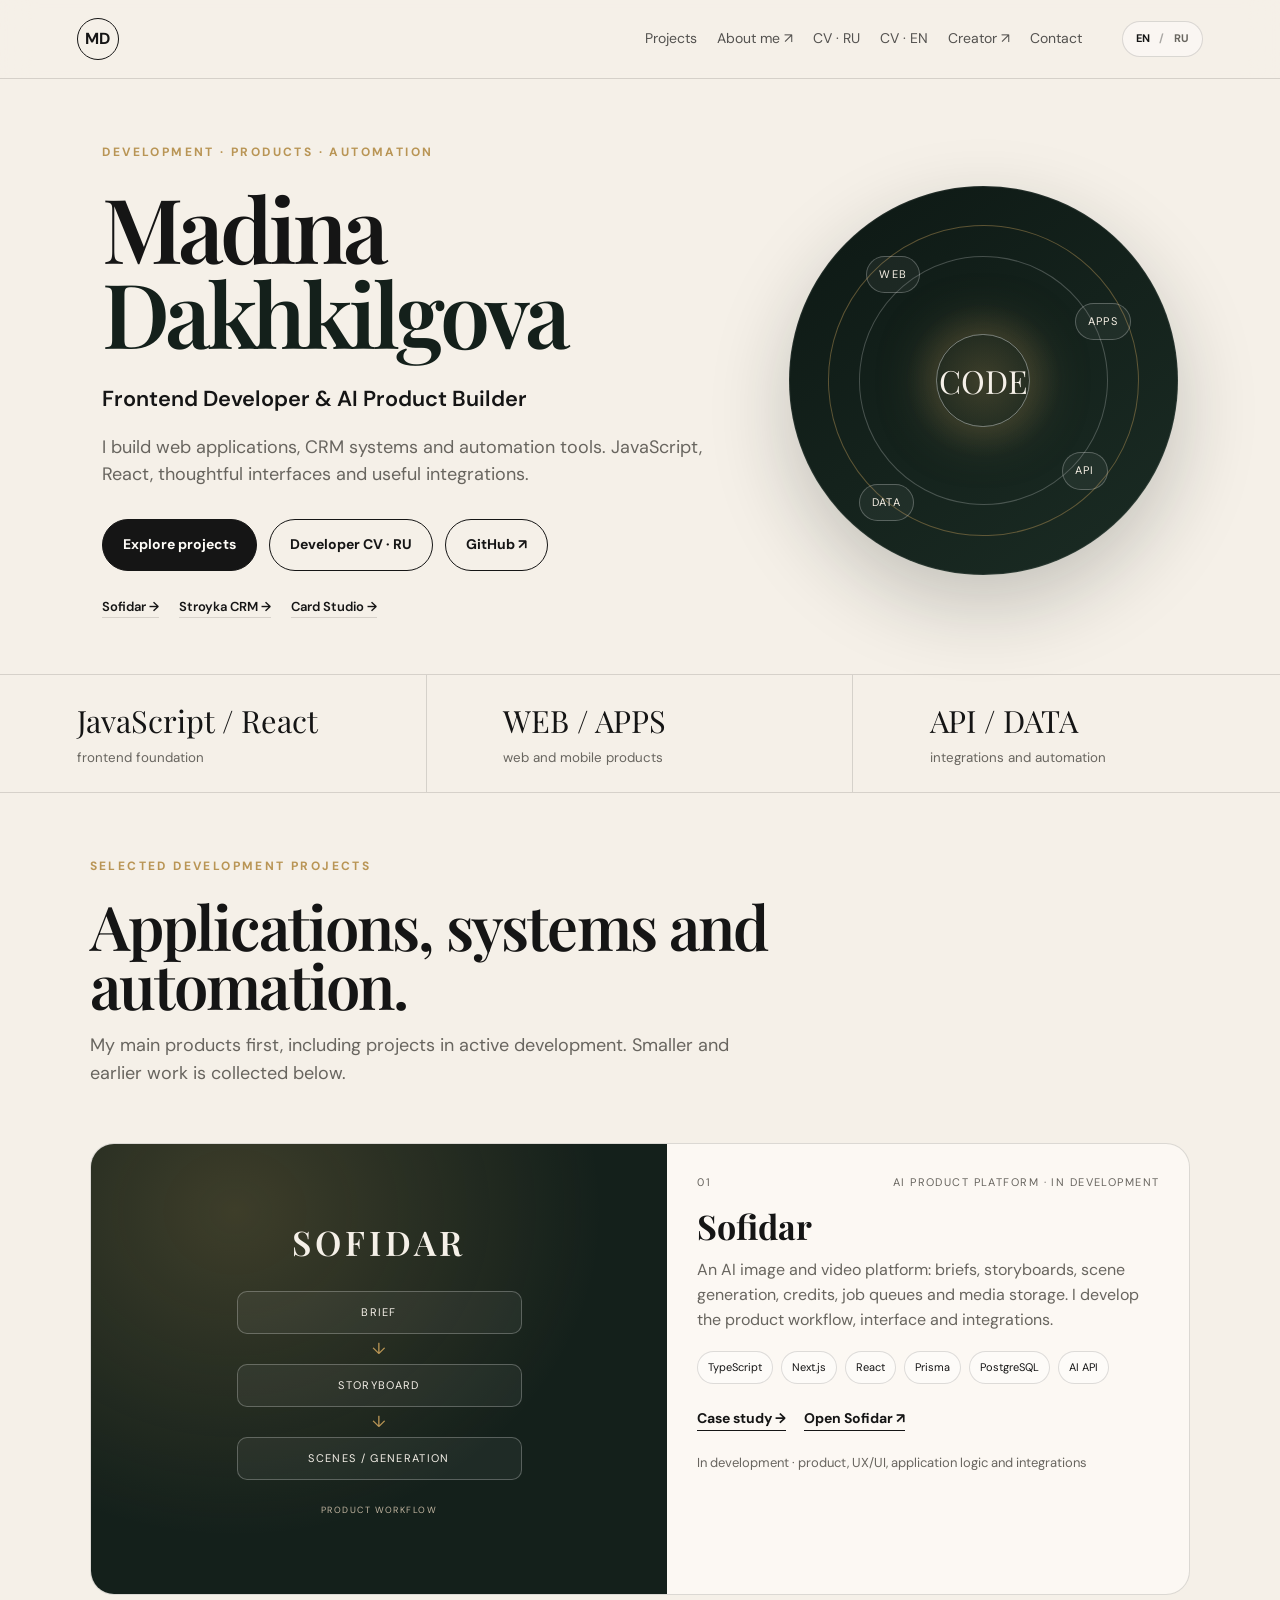
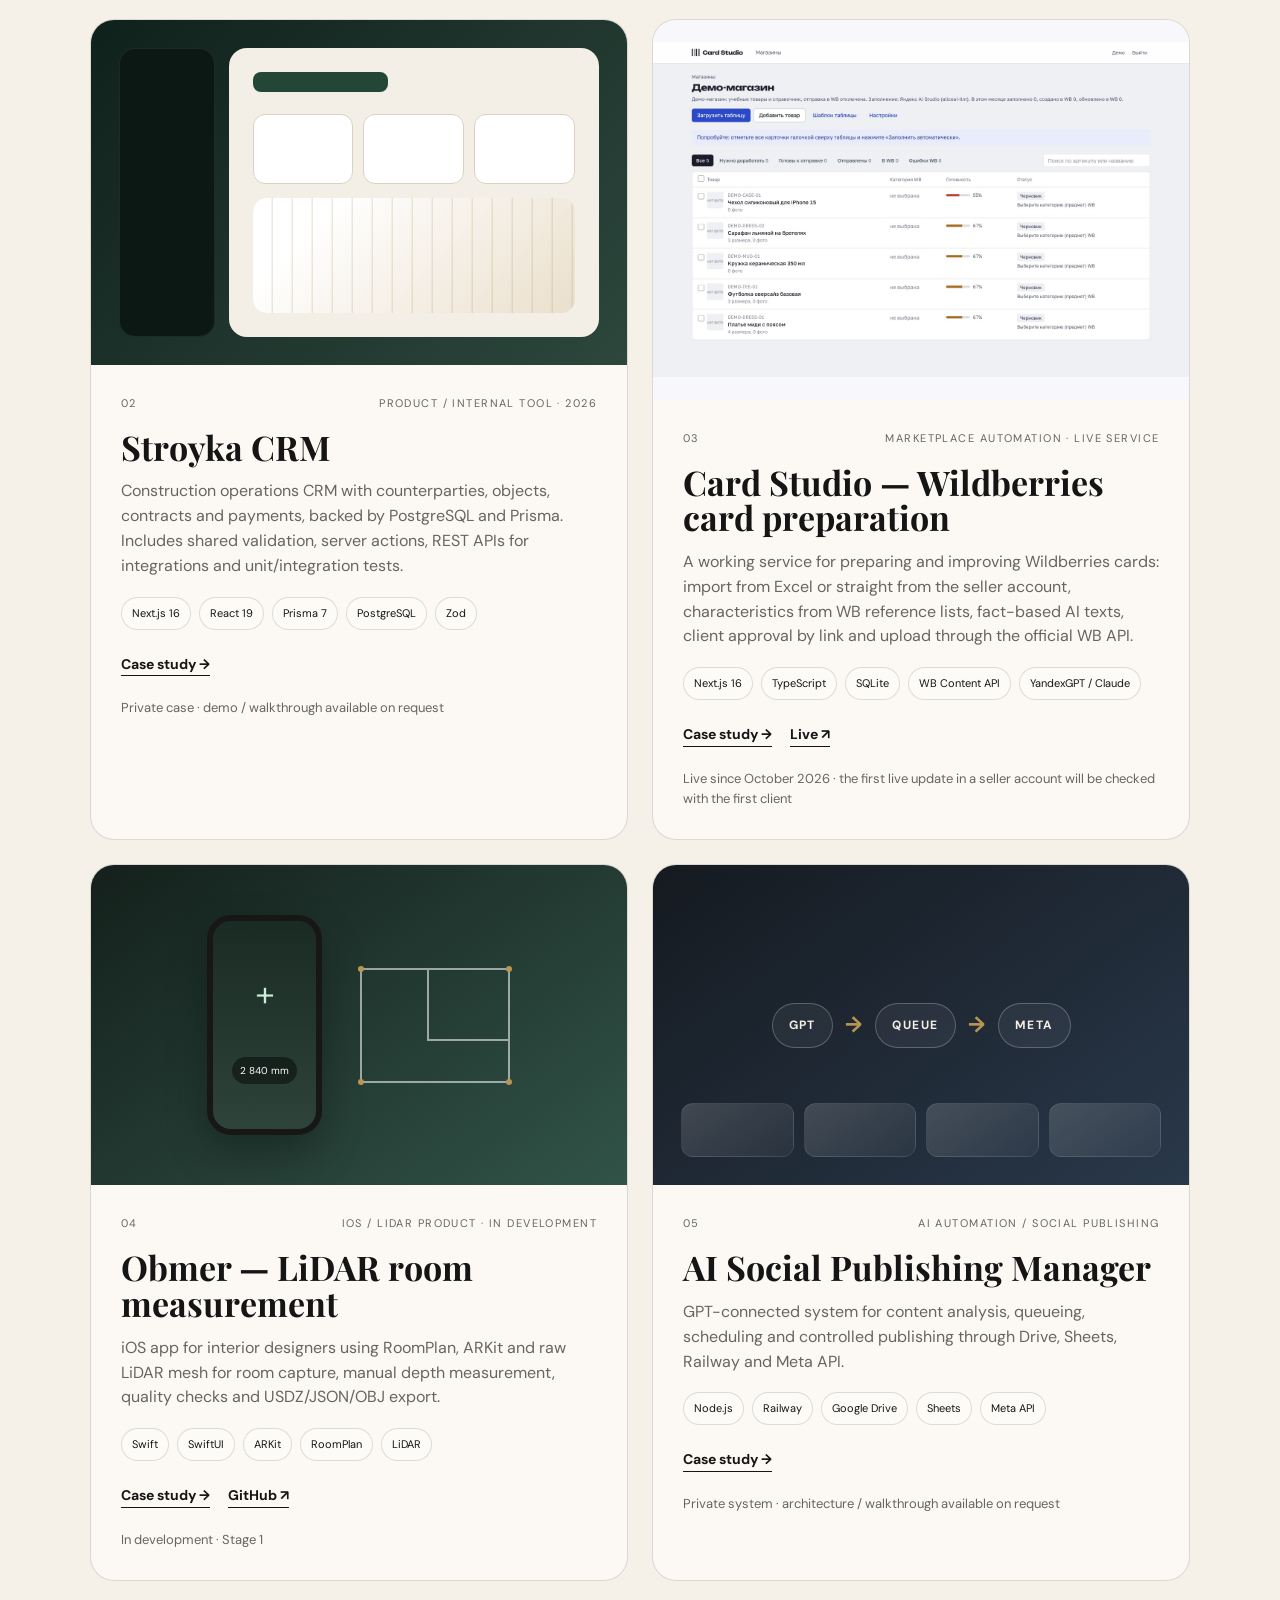
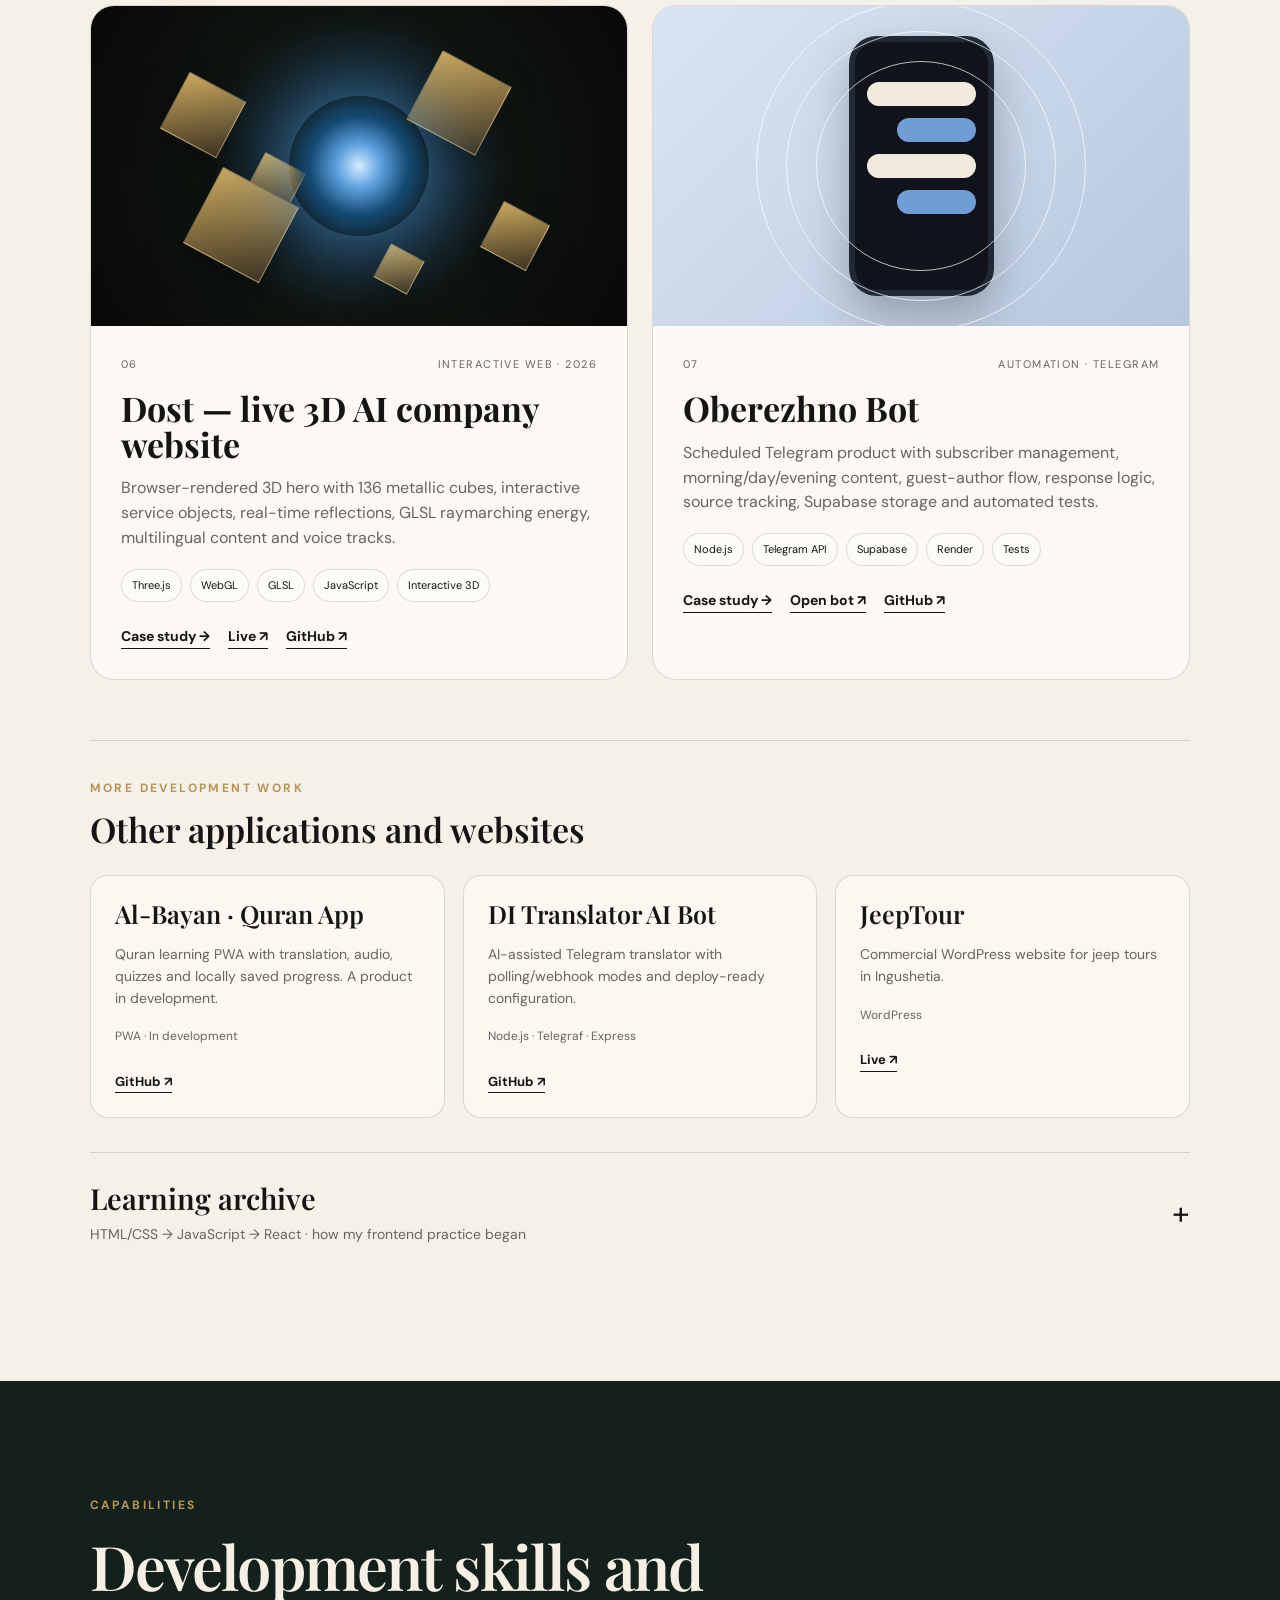
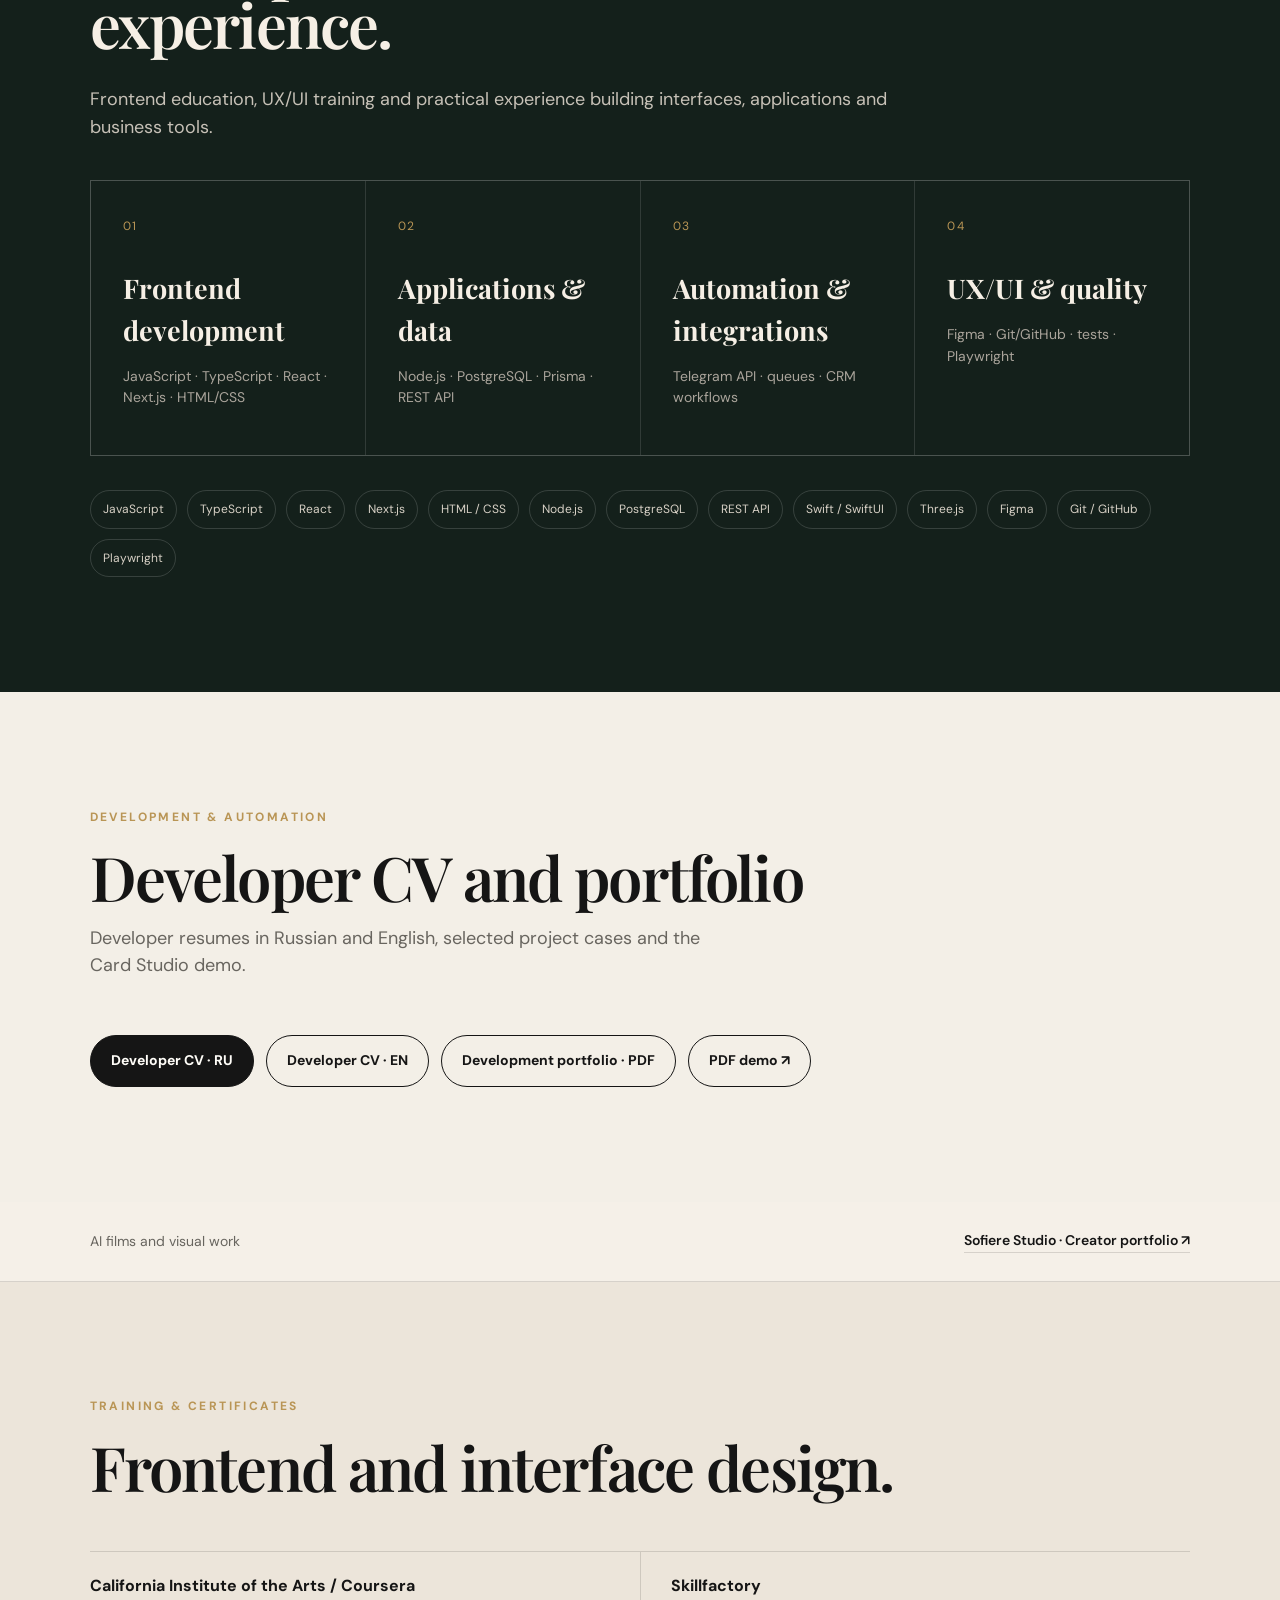
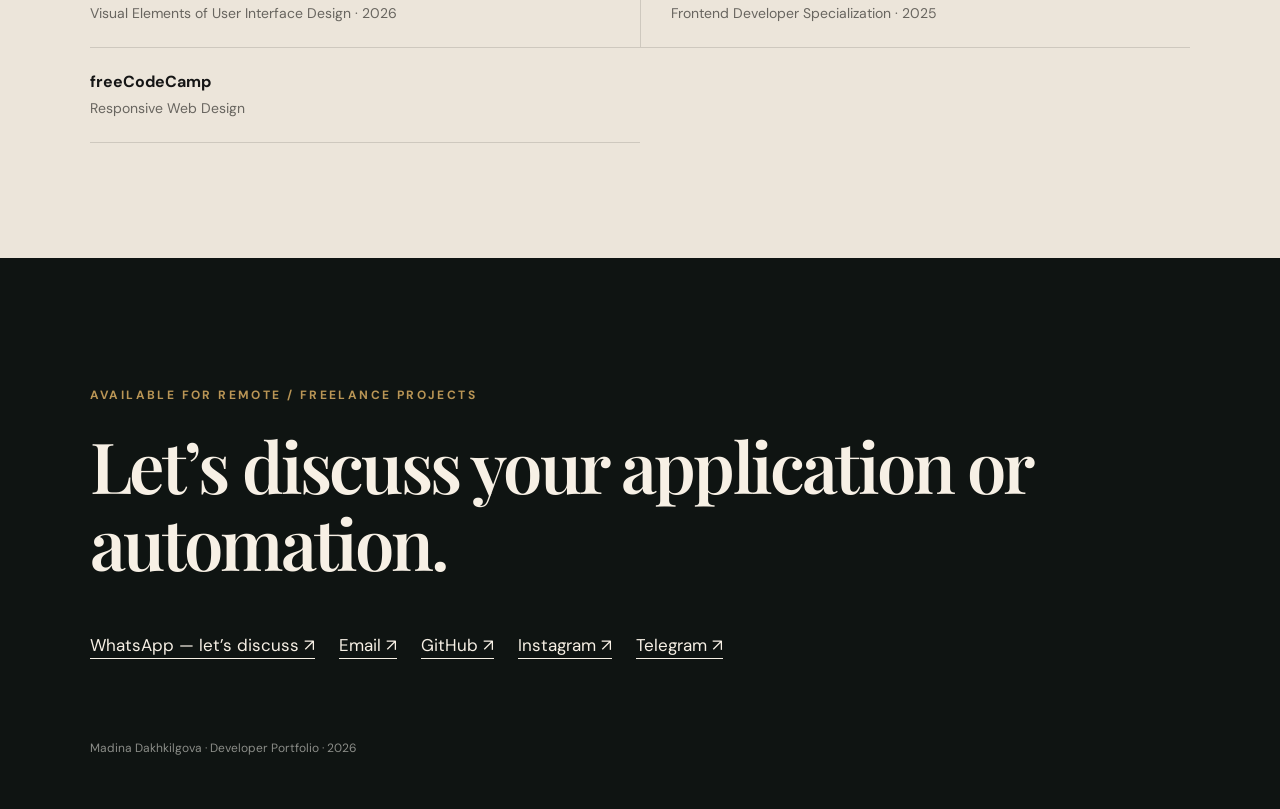
==== commit ce955c80: "Add Creator studio link to portfolio header" ====
--- a/index.html
+++ b/index.html
@@ -14,7 +14,7 @@
   <header class="site-header">
     <a class="brand" href="#top" aria-label="Back to top">MD</a>
     <nav class="nav" aria-label="Primary navigation">
-      <a href="#work">Projects</a><a href="https://madina-di.github.io/Promo_site/Site_card.html" target="_blank" rel="noopener noreferrer">About me ↗</a><a href="docs/Madina_Developer_CV_RU.pdf" target="_blank" rel="noopener noreferrer">CV · RU</a><a href="docs/Madina_Developer_CV_EN.pdf" target="_blank" rel="noopener noreferrer">CV · EN</a><a href="#contact">Contact</a></nav>
+      <a href="#work">Projects</a><a href="https://madina-di.github.io/Promo_site/Site_card.html" target="_blank" rel="noopener noreferrer">About me ↗</a><a href="docs/Madina_Developer_CV_RU.pdf" target="_blank" rel="noopener noreferrer">CV · RU</a><a href="docs/Madina_Developer_CV_EN.pdf" target="_blank" rel="noopener noreferrer">CV · EN</a><a href="https://madina-di.github.io/sofiere-studio/" target="_blank" rel="noopener noreferrer">Creator ↗</a><a href="#contact">Contact</a></nav>
   </header>
 
   <main id="top">
--- a/styles.css
+++ b/styles.css
@@ -158,7 +158,7 @@
 
 /* Developer portfolio: project hierarchy, compact archive, useful header links. */
 .site-header{gap:22px}.site-header .nav{margin-left:auto;gap:20px;align-items:center;flex-wrap:wrap}.site-header .nav a{display:inline-flex;white-space:nowrap}
-.hero{min-height:0;padding-top:64px;padding-bottom:56px;gap:38px;grid-template-columns:1.25fr .75fr}.hero h1{font-size:clamp(60px,7vw,104px)}.hero-visual{max-width:400px;justify-self:end}.hero-role{font-size:clamp(20px,1.7vw,27px)}
+.hero{min-height:0;padding-top:64px;padding-bottom:56px;gap:38px;grid-template-columns:1.25fr .75fr}.hero h1{font-size:clamp(60px,7vw,104px)}.hero-visual{width:100%;max-width:400px;justify-self:end}.hero .core{font-size:32px}.hero-role{font-size:clamp(20px,1.7vw,27px)}
 .hero-project-links{display:flex;gap:10px 20px;flex-wrap:wrap;margin-top:26px;font-size:13px;font-weight:600}.hero-project-links a{border-bottom:1px solid var(--line)}
 .intro-strip div{padding-top:22px;padding-bottom:22px}.intro-strip .metric{font-size:clamp(23px,2.4vw,32px)}
 #work{padding-top:64px}.section-heading h2{font-size:clamp(40px,4.8vw,68px)}.case-copy,.case-visual{min-width:0}.case-meta span:last-child{text-align:right}.case{scroll-margin-top:110px}
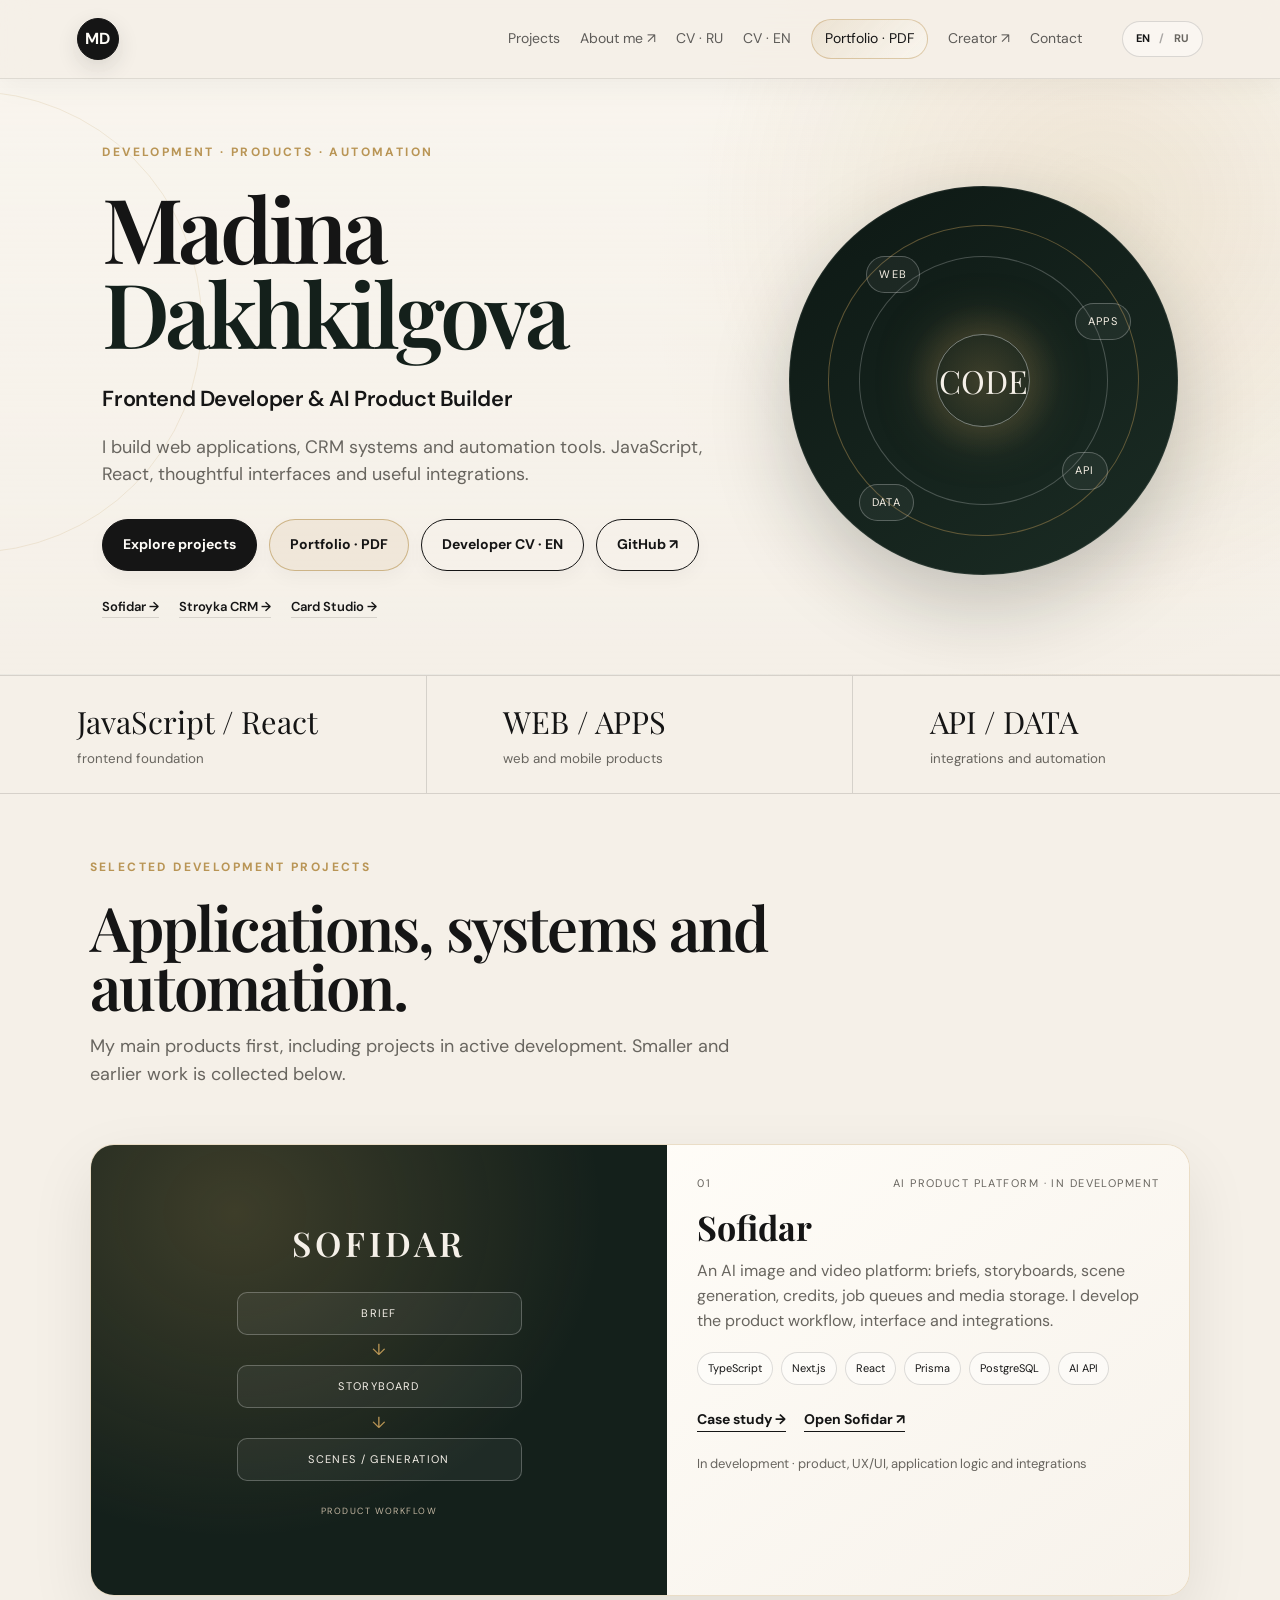
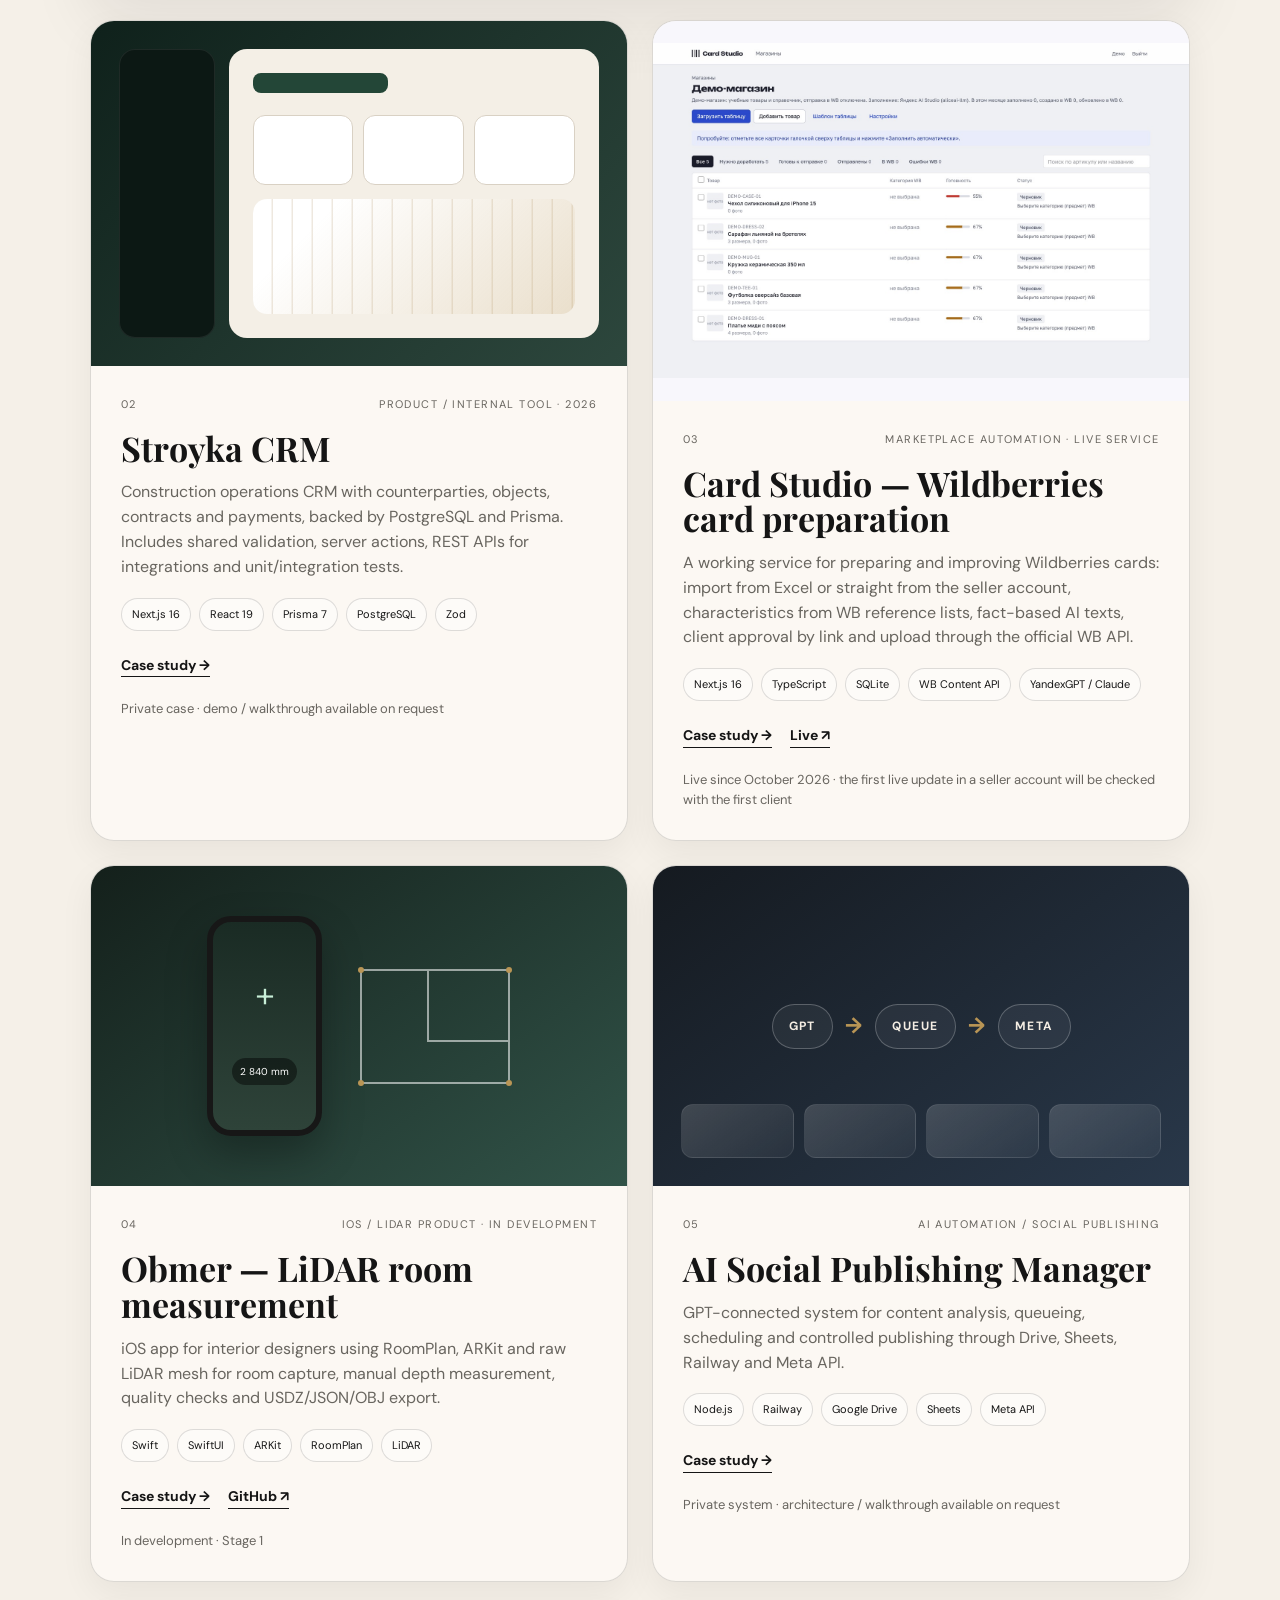
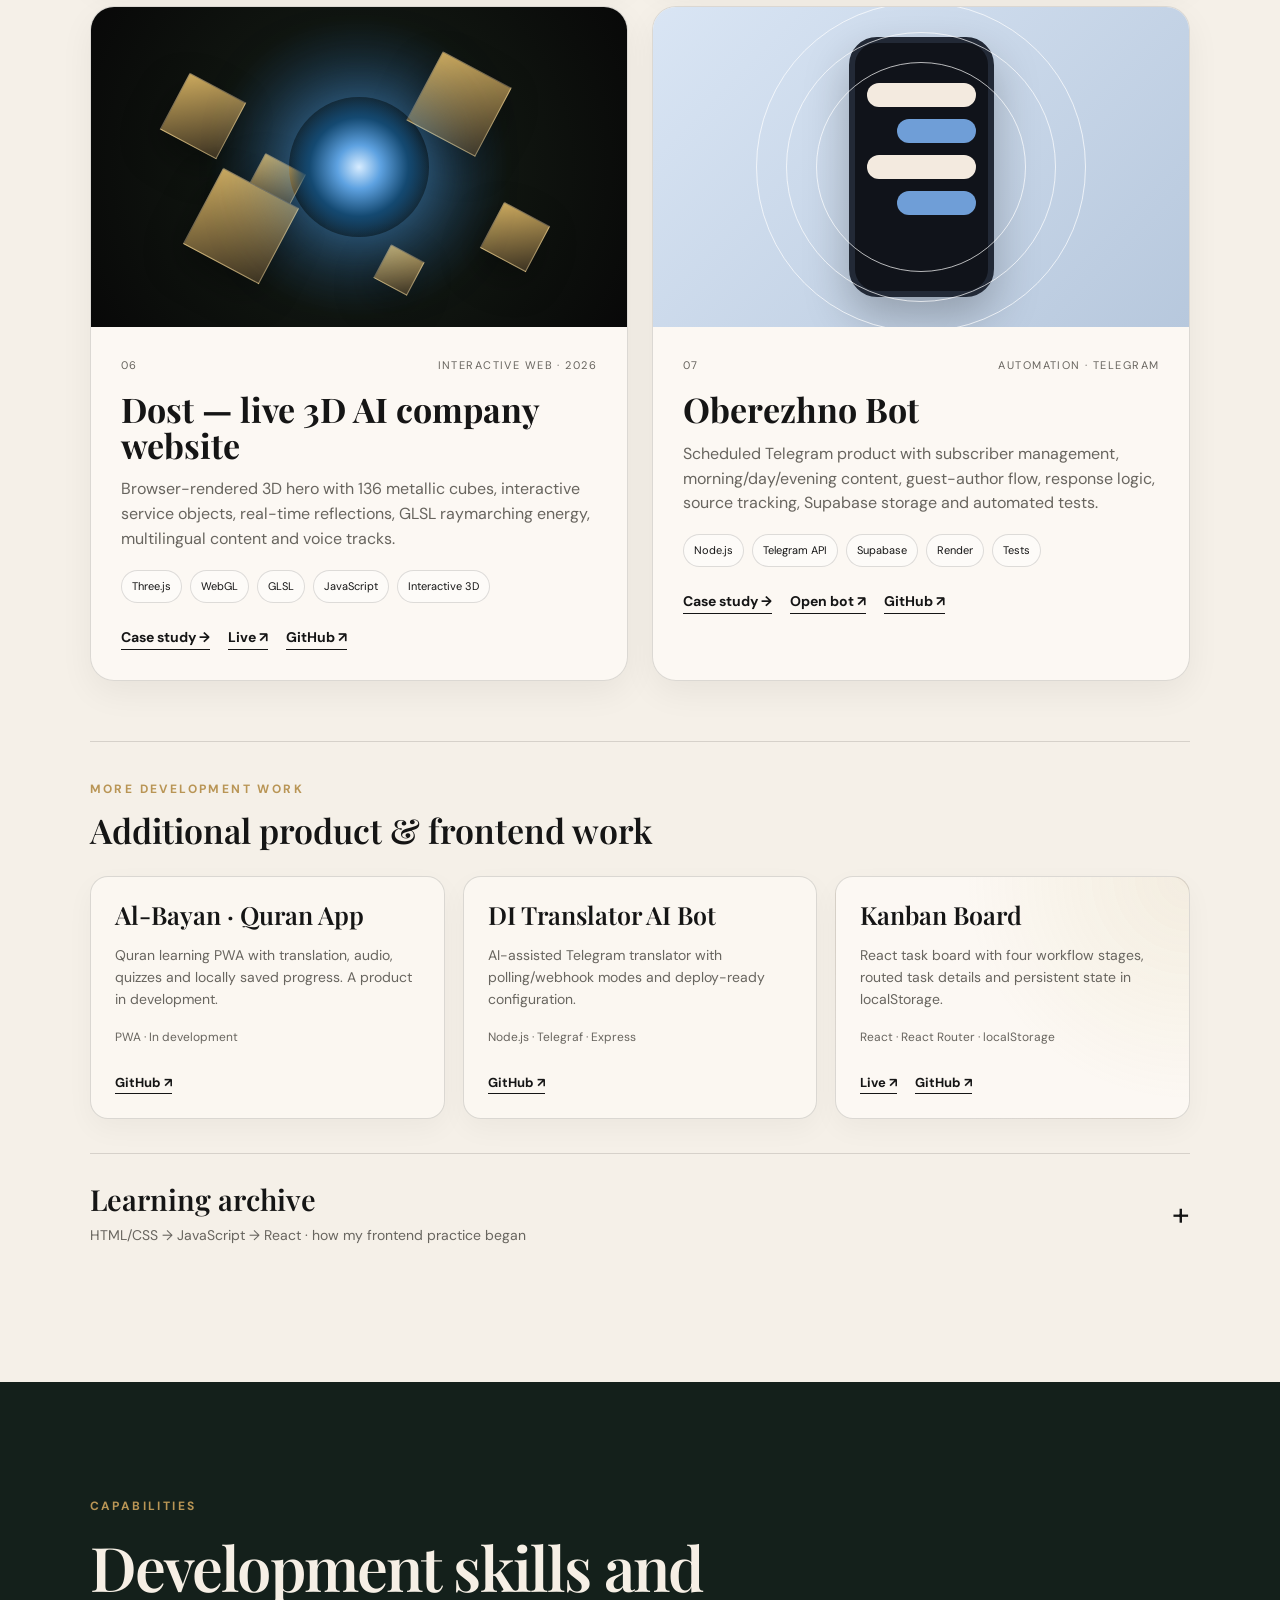
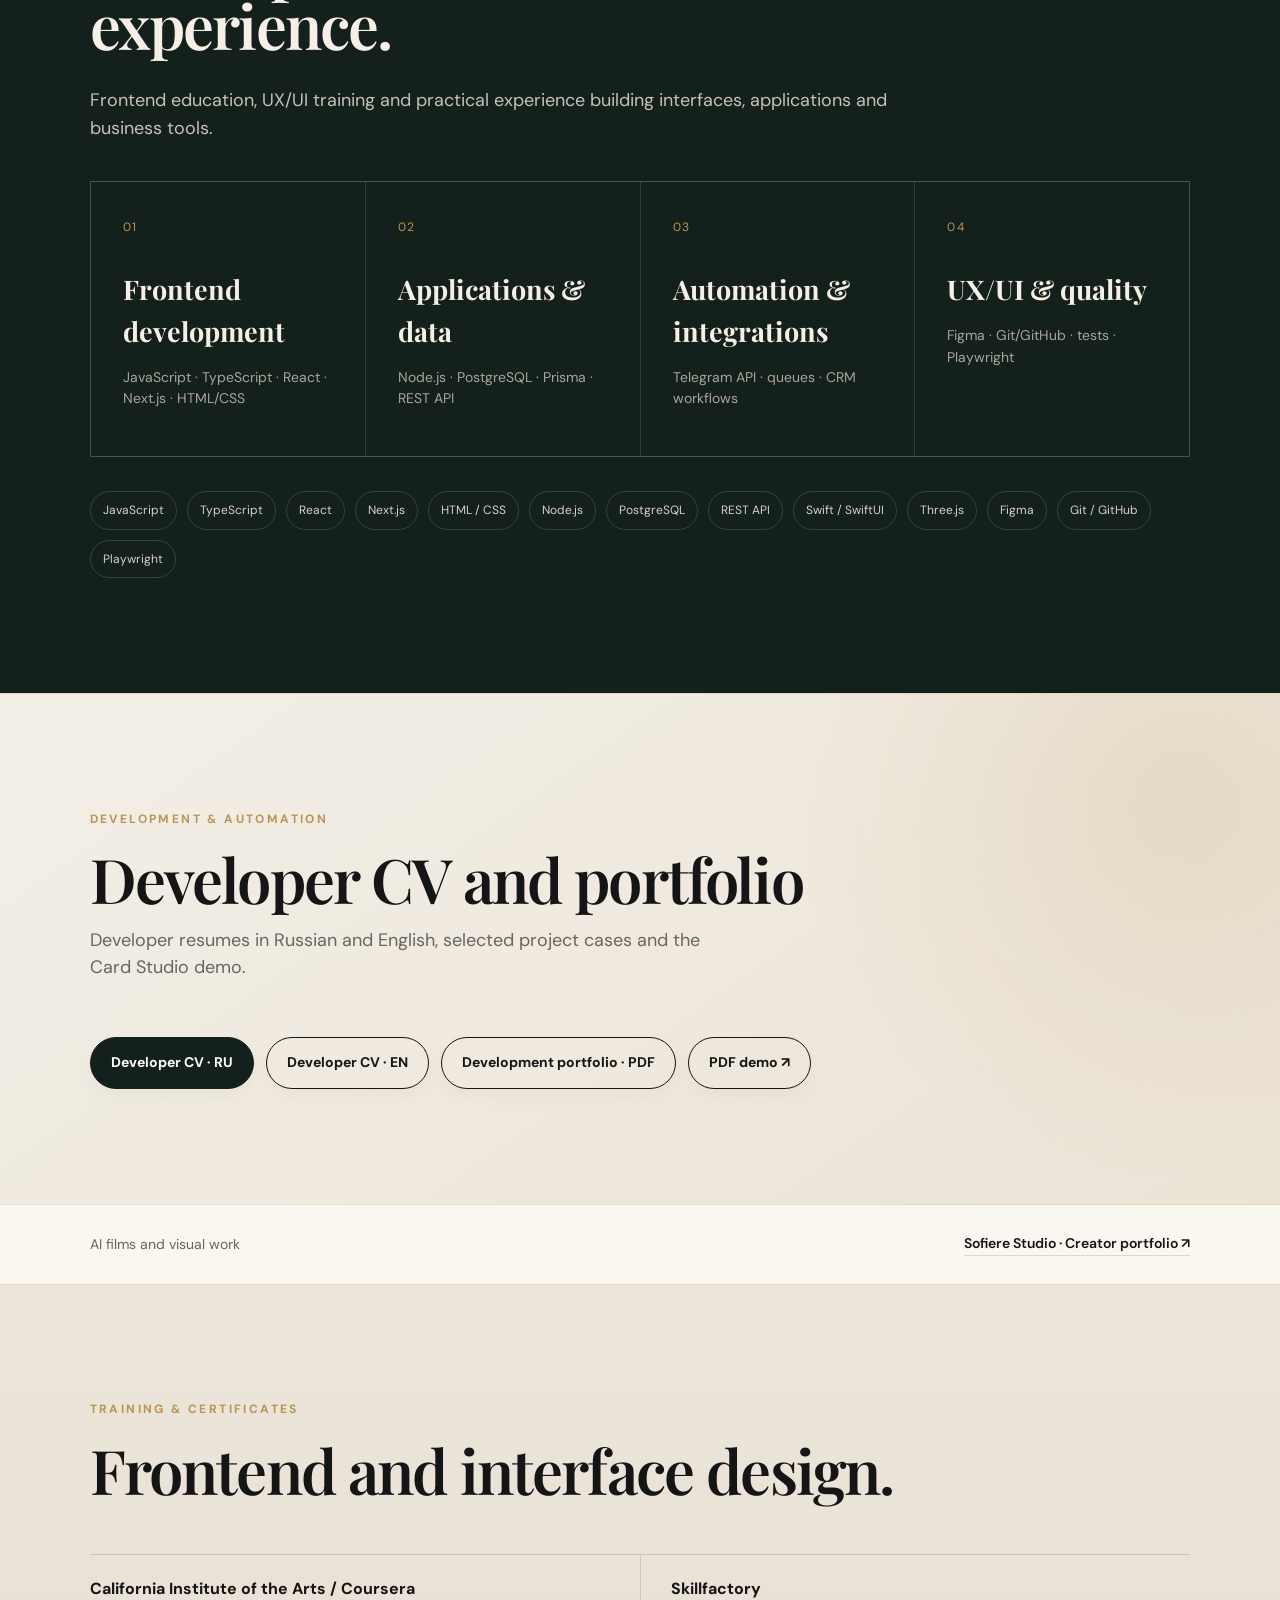
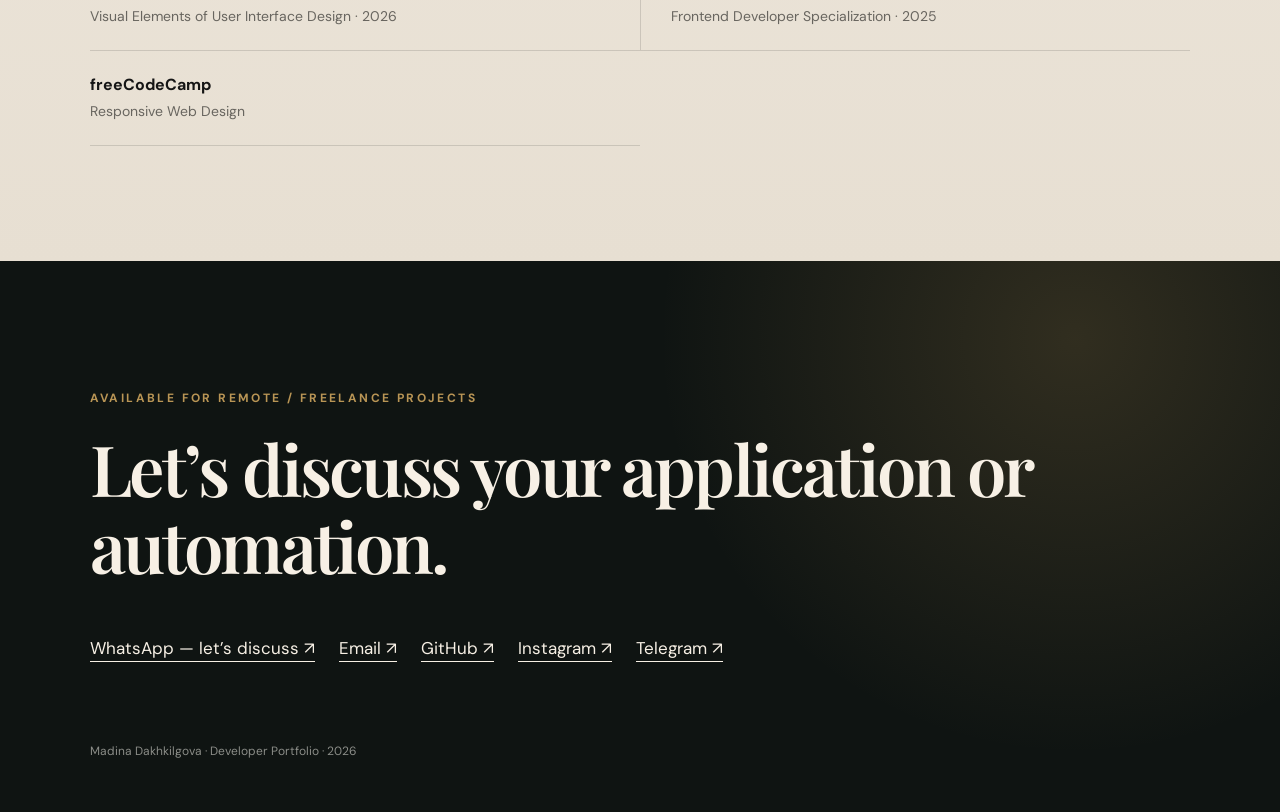
==== commit 2acdd936: "Polish developer portfolio and add presentation to header" ====
--- a/index.html
+++ b/index.html
@@ -14,7 +14,14 @@
   <header class="site-header">
     <a class="brand" href="#top" aria-label="Back to top">MD</a>
     <nav class="nav" aria-label="Primary navigation">
-      <a href="#work">Projects</a><a href="https://madina-di.github.io/Promo_site/Site_card.html" target="_blank" rel="noopener noreferrer">About me ↗</a><a href="docs/Madina_Developer_CV_RU.pdf" target="_blank" rel="noopener noreferrer">CV · RU</a><a href="docs/Madina_Developer_CV_EN.pdf" target="_blank" rel="noopener noreferrer">CV · EN</a><a href="https://madina-di.github.io/sofiere-studio/" target="_blank" rel="noopener noreferrer">Creator ↗</a><a href="#contact">Contact</a></nav>
+      <a href="#work">Projects</a>
+      <a href="https://madina-di.github.io/Promo_site/Site_card.html" target="_blank" rel="noopener noreferrer">About me ↗</a>
+      <a href="docs/Madina_Developer_CV_RU.pdf" target="_blank" rel="noopener noreferrer">CV · RU</a>
+      <a href="docs/Madina_Developer_CV_EN.pdf" target="_blank" rel="noopener noreferrer">CV · EN</a>
+      <a class="nav-featured" href="docs/Madina_Development_Portfolio_RU.pdf" target="_blank" rel="noopener noreferrer">Portfolio · PDF</a>
+      <a href="https://madina-di.github.io/sofiere-studio/" target="_blank" rel="noopener noreferrer">Creator ↗</a>
+      <a href="#contact">Contact</a>
+    </nav>
   </header>
 
   <main id="top">
@@ -26,8 +33,11 @@
         <p class="hero-role">Frontend Developer &amp; AI Product Builder</p>
         <p class="hero-text">I build web applications, CRM systems and automation tools. JavaScript, React, thoughtful interfaces and useful integrations.</p>
         <div class="hero-actions">
-          <a href="#work" class="button button-primary">Explore projects</a><a href="docs/Madina_Developer_CV_RU.pdf" target="_blank" rel="noopener noreferrer" class="button button-ghost">Developer CV · RU</a><a href="https://github.com/Madina-DI" target="_blank" rel="noopener noreferrer" class="button button-ghost">GitHub ↗</a>
-</div>
+          <a href="#work" class="button button-primary">Explore projects</a>
+          <a href="docs/Madina_Development_Portfolio_RU.pdf" target="_blank" rel="noopener noreferrer" class="button button-ghost button-gold">Portfolio · PDF</a>
+          <a href="docs/Madina_Developer_CV_EN.pdf" target="_blank" rel="noopener noreferrer" class="button button-ghost">Developer CV · EN</a>
+          <a href="https://github.com/Madina-DI" target="_blank" rel="noopener noreferrer" class="button button-ghost">GitHub ↗</a>
+        </div>
       <div class="hero-project-links">
 <a href="#project-sofidar">Sofidar →</a><a href="#project-crm">Stroyka CRM →</a><a href="#project-card-studio">Card Studio →</a>
 </div>
@@ -239,23 +249,20 @@
       <div class="additional-projects">
 <div class="subsection-heading">
 <p class="eyebrow">MORE DEVELOPMENT WORK</p>
-<h3>Other applications and websites</h3>
+<h3>Additional product &amp; frontend work</h3>
 </div>
 <div class="small-project-grid">
 <article class="small-project"><h4>Al-Bayan · Quran App</h4>
 <p>Quran learning PWA with translation, audio, quizzes and locally saved progress. A product in development.</p>
 <small>PWA · In development</small><div class="case-actions"><a href="https://github.com/Madina-DI/QuranApp" target="_blank" rel="noopener noreferrer">GitHub ↗</a></div></article><article class="small-project"><h4>DI Translator AI Bot</h4>
 <p>AI-assisted Telegram translator with polling/webhook modes and deploy-ready configuration.</p>
-<small>Node.js · Telegraf · Express</small><div class="case-actions"><a href="https://github.com/Madina-DI/Di-translatorai-bot" target="_blank" rel="noopener noreferrer">GitHub ↗</a></div></article><article class="small-project"><h4>JeepTour</h4>
-<p>Commercial WordPress website for jeep tours in Ingushetia.</p>
-<small>WordPress</small><div class="case-actions"><a href="https://jeeptour-ing.ru/" target="_blank" rel="noopener noreferrer">Live ↗</a></div></article>
+<small>Node.js · Telegraf · Express</small><div class="case-actions"><a href="https://github.com/Madina-DI/Di-translatorai-bot" target="_blank" rel="noopener noreferrer">GitHub ↗</a></div></article><article class="small-project small-project-react"><h4>Kanban Board</h4>
+<p>React task board with four workflow stages, routed task details and persistent state in localStorage.</p>
+<small>React · React Router · localStorage</small><div class="case-actions"><a href="https://kanban-board-one-inky.vercel.app" target="_blank" rel="noopener noreferrer">Live ↗</a><a href="https://github.com/Madina-DI/KanbanBoard" target="_blank" rel="noopener noreferrer">GitHub ↗</a></div></article>
 </div>
 </div>
 <details class="archive" id="archive"><summary><span><strong>Learning archive</strong><small>HTML/CSS → JavaScript → React · how my frontend practice began</small></span><span class="archive-toggle" aria-hidden="true">+</span></summary><div class="archive-grid">
-<a href="https://kanban-board-one-inky.vercel.app" target="_blank" rel="noopener noreferrer" class="learning-card"><div class="learning-preview"><img src="https://raw.githubusercontent.com/Madina-DI/KanbanBoard/main/screenshots/kanban-preview.jpg" alt="Kanban Board preview" loading="lazy"></div>
-<div class="learning-copy">
-<strong>Kanban Board</strong><span>React · Router · localStorage</span>
-</div></a><a href="https://madina-di.github.io/Bookshop/" target="_blank" rel="noopener noreferrer" class="learning-card"><div class="learning-preview"><img src="image/previewBookshop.jpg" alt="Bookshop preview" loading="lazy"></div>
+<a href="https://madina-di.github.io/Bookshop/" target="_blank" rel="noopener noreferrer" class="learning-card"><div class="learning-preview"><img src="image/previewBookshop.jpg" alt="Bookshop preview" loading="lazy"></div>
 <div class="learning-copy">
 <strong>Bookshop</strong><span>JavaScript · SCSS · API</span>
 </div></a><a href="https://madina-di.github.io/youtalk/" target="_blank" rel="noopener" class="learning-card"><div class="learning-preview"><img src="image/previewBlogYouTalk.jpg" alt="YOUTalk preview" loading="lazy"></div>
--- a/styles.css
+++ b/styles.css
@@ -173,3 +173,147 @@
 @media(max-width:1000px){.site-header .nav{gap:14px}.hero{grid-template-columns:1fr}.hero-visual{display:none}.small-project-grid{grid-template-columns:1fr 1fr}.hero h1{font-size:72px}}
 @media(max-width:620px){.site-header{display:grid;grid-template-columns:42px 1fr;gap:10px 16px;padding:12px 20px}.site-header .brand{grid-column:1;grid-row:1}.site-header .language-toggle{grid-column:2;grid-row:1;justify-self:end}.site-header .nav{grid-column:1/-1;grid-row:2;justify-content:space-between;width:100%;margin:0;gap:9px 13px;font-size:11px}.site-header .nav a:nth-child(n){display:inline-flex}.hero{padding-top:38px;padding-bottom:36px}.hero h1{font-size:clamp(40px,11vw,60px);overflow-wrap:anywhere}.hero-role{margin-top:22px}.hero-actions{margin-top:22px}.hero .button{padding:12px 15px;font-size:13px}.hero-project-links{font-size:12px;gap:8px 14px}.intro-strip{grid-template-columns:1fr 1fr 1fr}.intro-strip div{padding:16px 12px;border-right:1px solid var(--line);border-bottom:0}.intro-strip .metric{font-family:"DM Sans",sans-serif;font-size:16px;line-height:1.3;font-weight:700;margin-bottom:7px}.intro-strip small{font-size:10px;line-height:1.35;display:block}#work{padding-top:42px}.section-heading{margin-bottom:30px}.section-heading h2{font-size:37px;line-height:1.08}.section-heading>p:last-child{font-size:16px}.case-copy{padding:24px}.case h3{font-size:30px}.case-meta{font-size:10px;letter-spacing:.06em}.case-featured .visual-sofidar{min-height:350px;padding:28px}.flow-brand{font-size:29px;margin-bottom:18px}.flow-step{padding:10px}.flow-caption{margin-top:16px}.small-project-grid{grid-template-columns:1fr}.subsection-heading h3{font-size:30px}details.archive .archive-grid{grid-template-columns:1fr}.development-background{font-size:16px;margin-top:0}.creative-portfolio-link{flex-direction:column;align-items:flex-start;padding:24px 20px}.contact h2{font-size:40px}.contact-links{gap:18px}.contact-links a{font-size:15px}}
 @media(max-width:620px){details.archive .archive-grid{grid-template-columns:repeat(2,minmax(0,1fr))}.learning-copy{padding:12px}.archive-grid .learning-copy strong{font-size:13px}}
+
+
+/* Premium polish — restrained editorial surfaces, stronger hierarchy and document CTA. */
+:root{
+  --shadow-soft:0 12px 34px rgba(21,21,21,.055);
+  --shadow-lift:0 22px 54px rgba(21,21,21,.105);
+  --gold-wash:rgba(185,149,85,.12);
+}
+body{
+  background:
+    radial-gradient(circle at 82% 4%,rgba(185,149,85,.10),transparent 25rem),
+    var(--paper);
+}
+.site-header{
+  box-shadow:0 8px 28px rgba(21,21,21,.045);
+  border-bottom-color:rgba(21,21,21,.10);
+}
+.brand{
+  background:var(--ink);
+  color:var(--white);
+  border-color:var(--ink);
+  box-shadow:0 8px 22px rgba(21,21,21,.12);
+}
+.site-header .nav a{
+  position:relative;
+  opacity:.68;
+  transition:opacity .2s,color .2s,transform .2s,background .2s,border-color .2s;
+}
+.site-header .nav a:not(.nav-featured)::after{
+  content:"";
+  position:absolute;
+  left:0;
+  right:100%;
+  bottom:-4px;
+  height:1px;
+  background:var(--gold);
+  transition:right .22s ease;
+}
+.site-header .nav a:not(.nav-featured):hover::after{right:0}
+.site-header .nav a:hover{opacity:1}
+.nav-featured{
+  opacity:1!important;
+  padding:8px 13px;
+  border:1px solid rgba(185,149,85,.42);
+  border-radius:999px;
+  background:linear-gradient(135deg,rgba(185,149,85,.14),rgba(255,253,248,.42));
+}
+.nav-featured:hover{
+  transform:translateY(-1px);
+  border-color:rgba(185,149,85,.72);
+  background:rgba(185,149,85,.16);
+}
+.hero{
+  position:relative;
+  isolation:isolate;
+  overflow:hidden;
+  background:
+    radial-gradient(circle at 86% 22%,rgba(185,149,85,.13),transparent 25rem),
+    linear-gradient(180deg,rgba(255,253,248,.38),rgba(245,240,232,0));
+  border-bottom:1px solid rgba(21,21,21,.06);
+}
+.hero::before{
+  content:"";
+  position:absolute;
+  width:460px;
+  height:460px;
+  left:-260px;
+  top:2%;
+  border:1px solid rgba(185,149,85,.16);
+  border-radius:50%;
+  z-index:-1;
+}
+.hero-copy{position:relative;z-index:1}
+.hero-role{letter-spacing:-.018em}
+.hero-text{max-width:650px}
+.button{
+  box-shadow:0 7px 18px rgba(21,21,21,.035);
+  transition:transform .2s,box-shadow .2s,background .2s,border-color .2s;
+}
+.button:hover{transform:translateY(-2px);box-shadow:0 12px 24px rgba(21,21,21,.08)}
+.button-gold{
+  border-color:rgba(185,149,85,.62);
+  background:rgba(185,149,85,.10);
+}
+.button-gold:hover{background:rgba(185,149,85,.17)}
+.case{
+  box-shadow:var(--shadow-soft);
+  transition:transform .24s ease,box-shadow .24s ease,border-color .24s ease;
+}
+.case:hover{
+  transform:translateY(-4px);
+  box-shadow:var(--shadow-lift);
+  border-color:rgba(185,149,85,.30);
+}
+.case-featured{
+  border-color:rgba(185,149,85,.28);
+  box-shadow:0 24px 64px rgba(21,21,21,.085);
+}
+.case-featured .case-copy{background:linear-gradient(145deg,rgba(255,253,248,.86),rgba(245,240,232,.72))}
+.small-project{
+  box-shadow:0 10px 28px rgba(21,21,21,.04);
+  transition:transform .22s ease,box-shadow .22s ease,border-color .22s ease;
+}
+.small-project:hover{
+  transform:translateY(-3px);
+  box-shadow:0 18px 38px rgba(21,21,21,.085);
+  border-color:rgba(185,149,85,.30);
+}
+.small-project-react{
+  background:
+    radial-gradient(circle at 100% 0,rgba(185,149,85,.12),transparent 14rem),
+    rgba(255,253,248,.68);
+}
+details.archive .archive-grid{grid-template-columns:repeat(4,minmax(0,1fr))}
+.developer-materials{
+  position:relative;
+  background:
+    radial-gradient(circle at 92% 20%,rgba(185,149,85,.16),transparent 24rem),
+    linear-gradient(145deg,#f3efe7,#ebe3d6);
+  border-top:1px solid rgba(185,149,85,.16);
+  border-bottom:1px solid rgba(185,149,85,.16);
+}
+.developer-materials .button-primary{background:var(--deep);border-color:var(--deep)}
+.creative-portfolio-link{
+  background:rgba(255,253,248,.52);
+}
+.credentials{background:linear-gradient(180deg,var(--paper-2),#e7dfd2)}
+.contact{
+  background:
+    radial-gradient(circle at 84% 14%,rgba(185,149,85,.20),transparent 26rem),
+    #0f1412;
+}
+@media(max-width:1000px){
+  .site-header .nav{row-gap:10px}
+}
+@media(max-width:620px){
+  .nav-featured{padding:5px 9px}
+  .hero::before{width:300px;height:300px;left:-210px}
+  details.archive .archive-grid{grid-template-columns:repeat(2,minmax(0,1fr))}
+}
+@media(prefers-reduced-motion:reduce){
+  .case,.small-project,.button,.site-header .nav a{transition:none}
+  .case:hover,.small-project:hover,.button:hover,.nav-featured:hover{transform:none}
+}
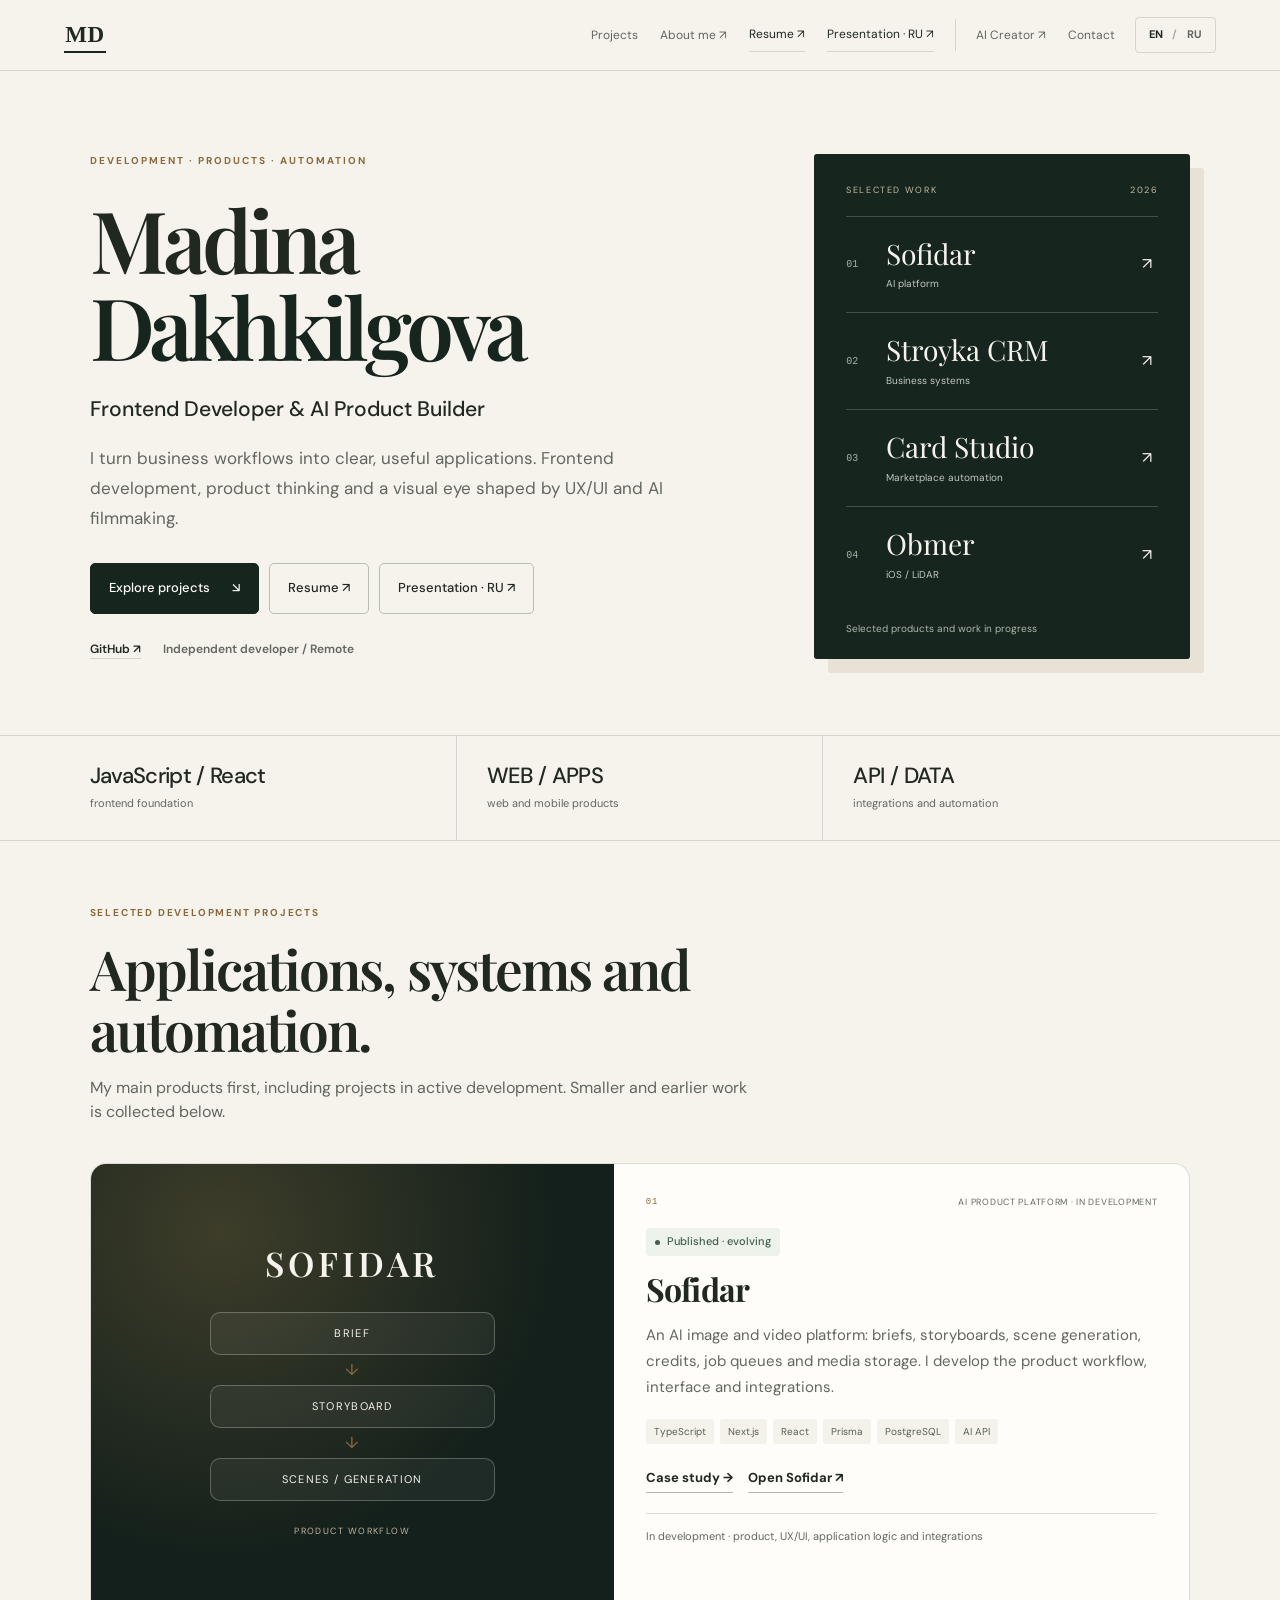
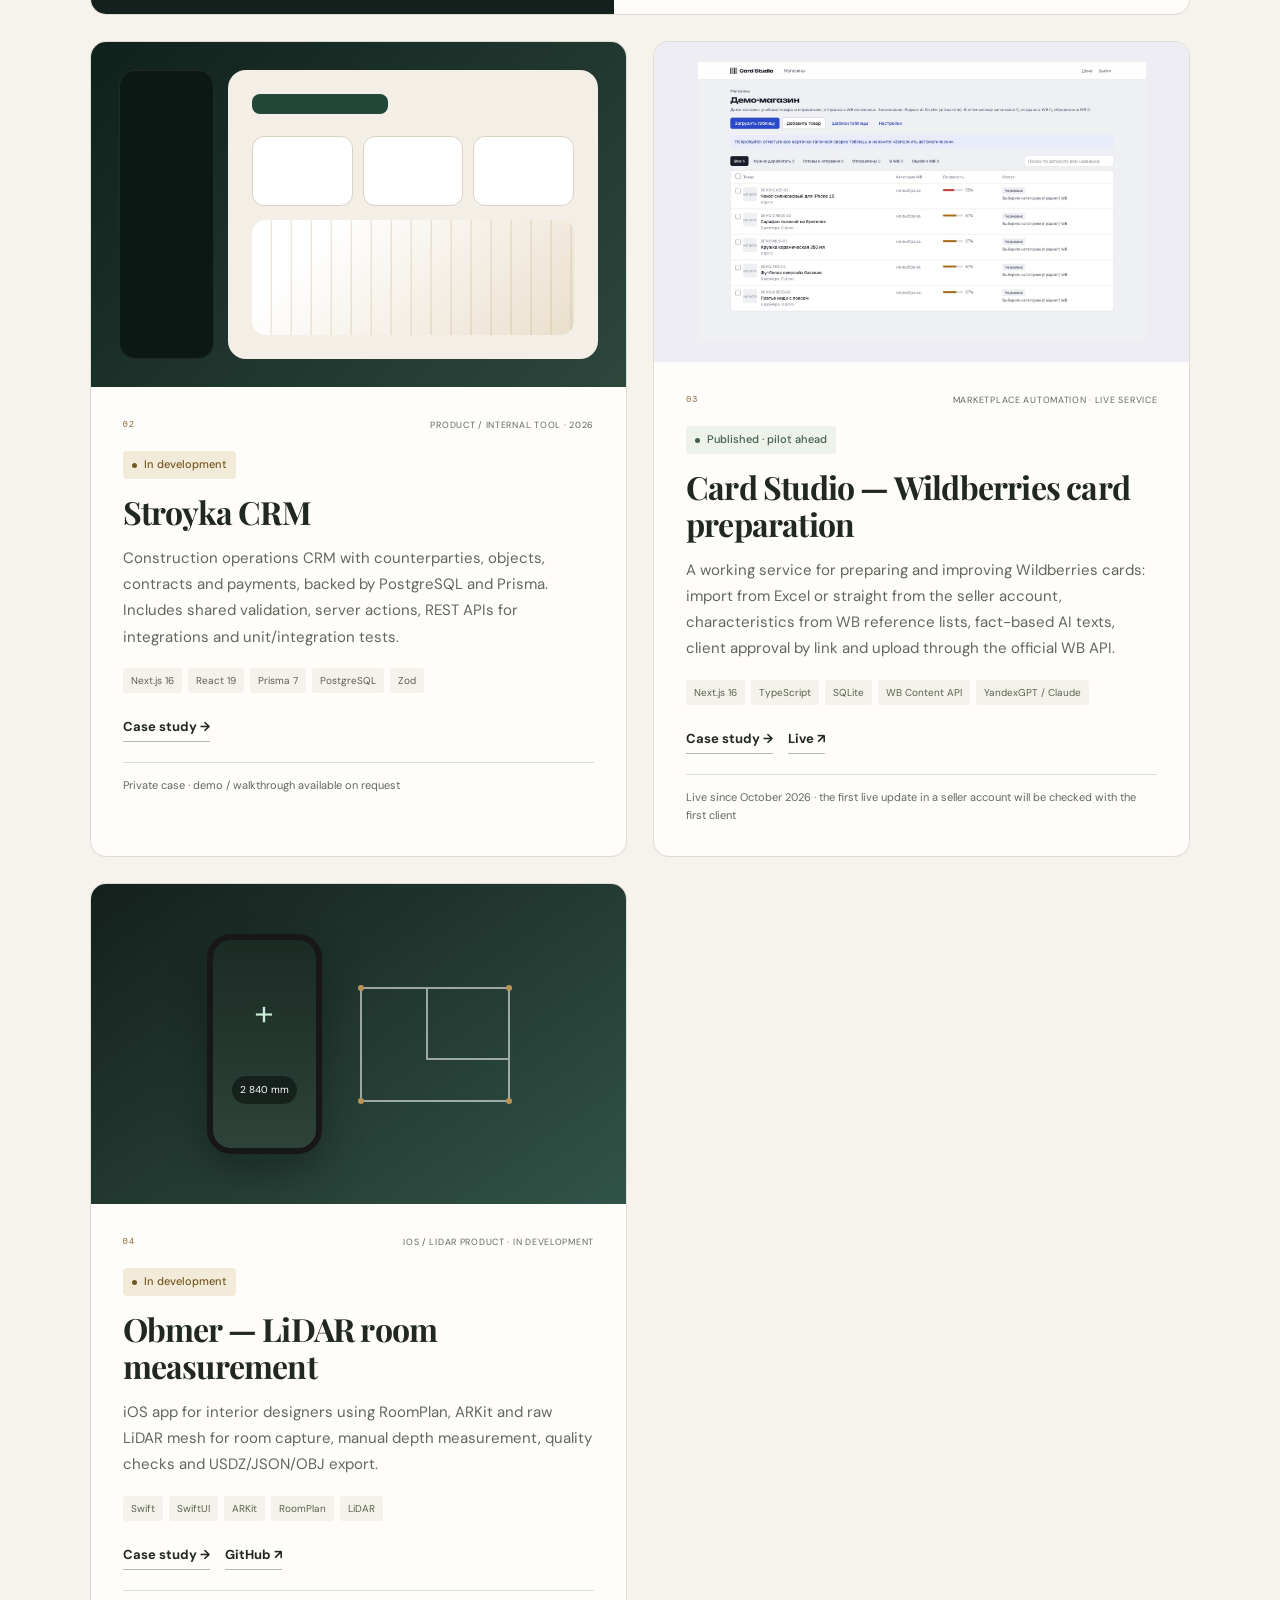
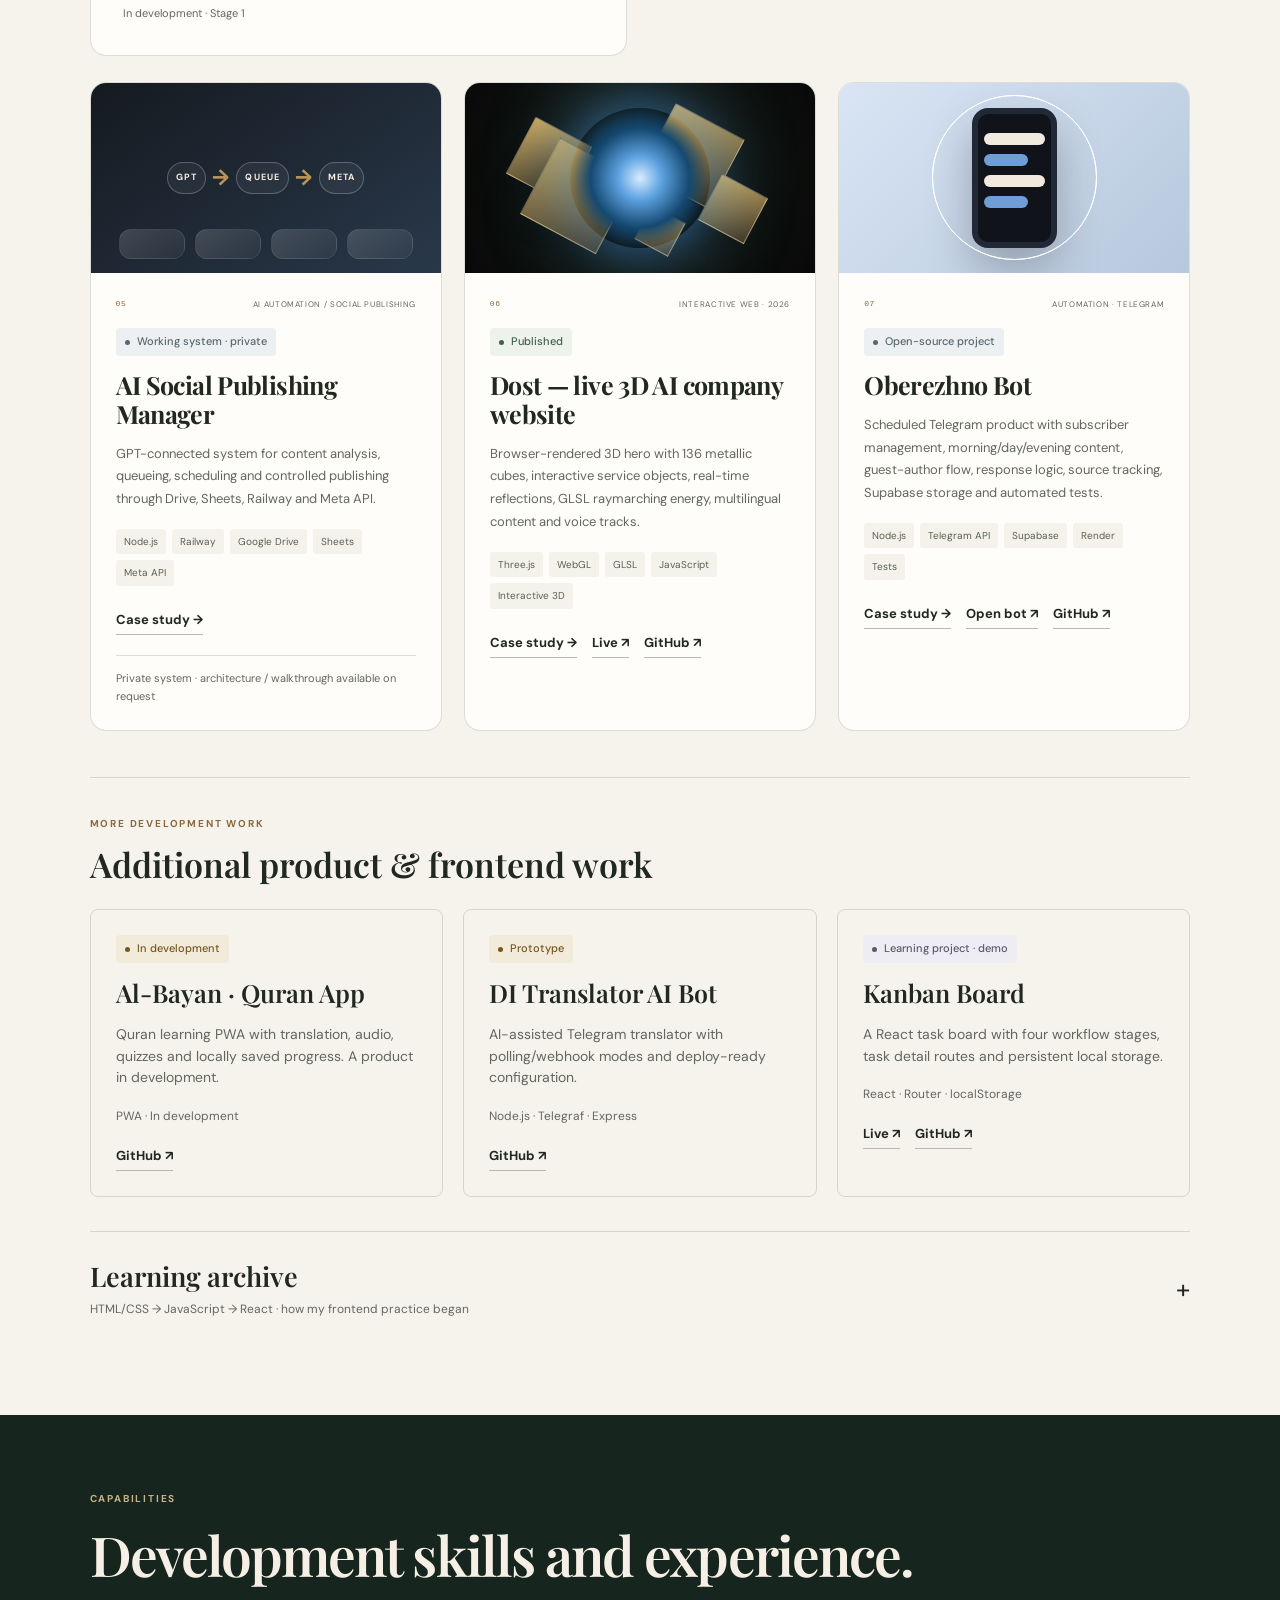
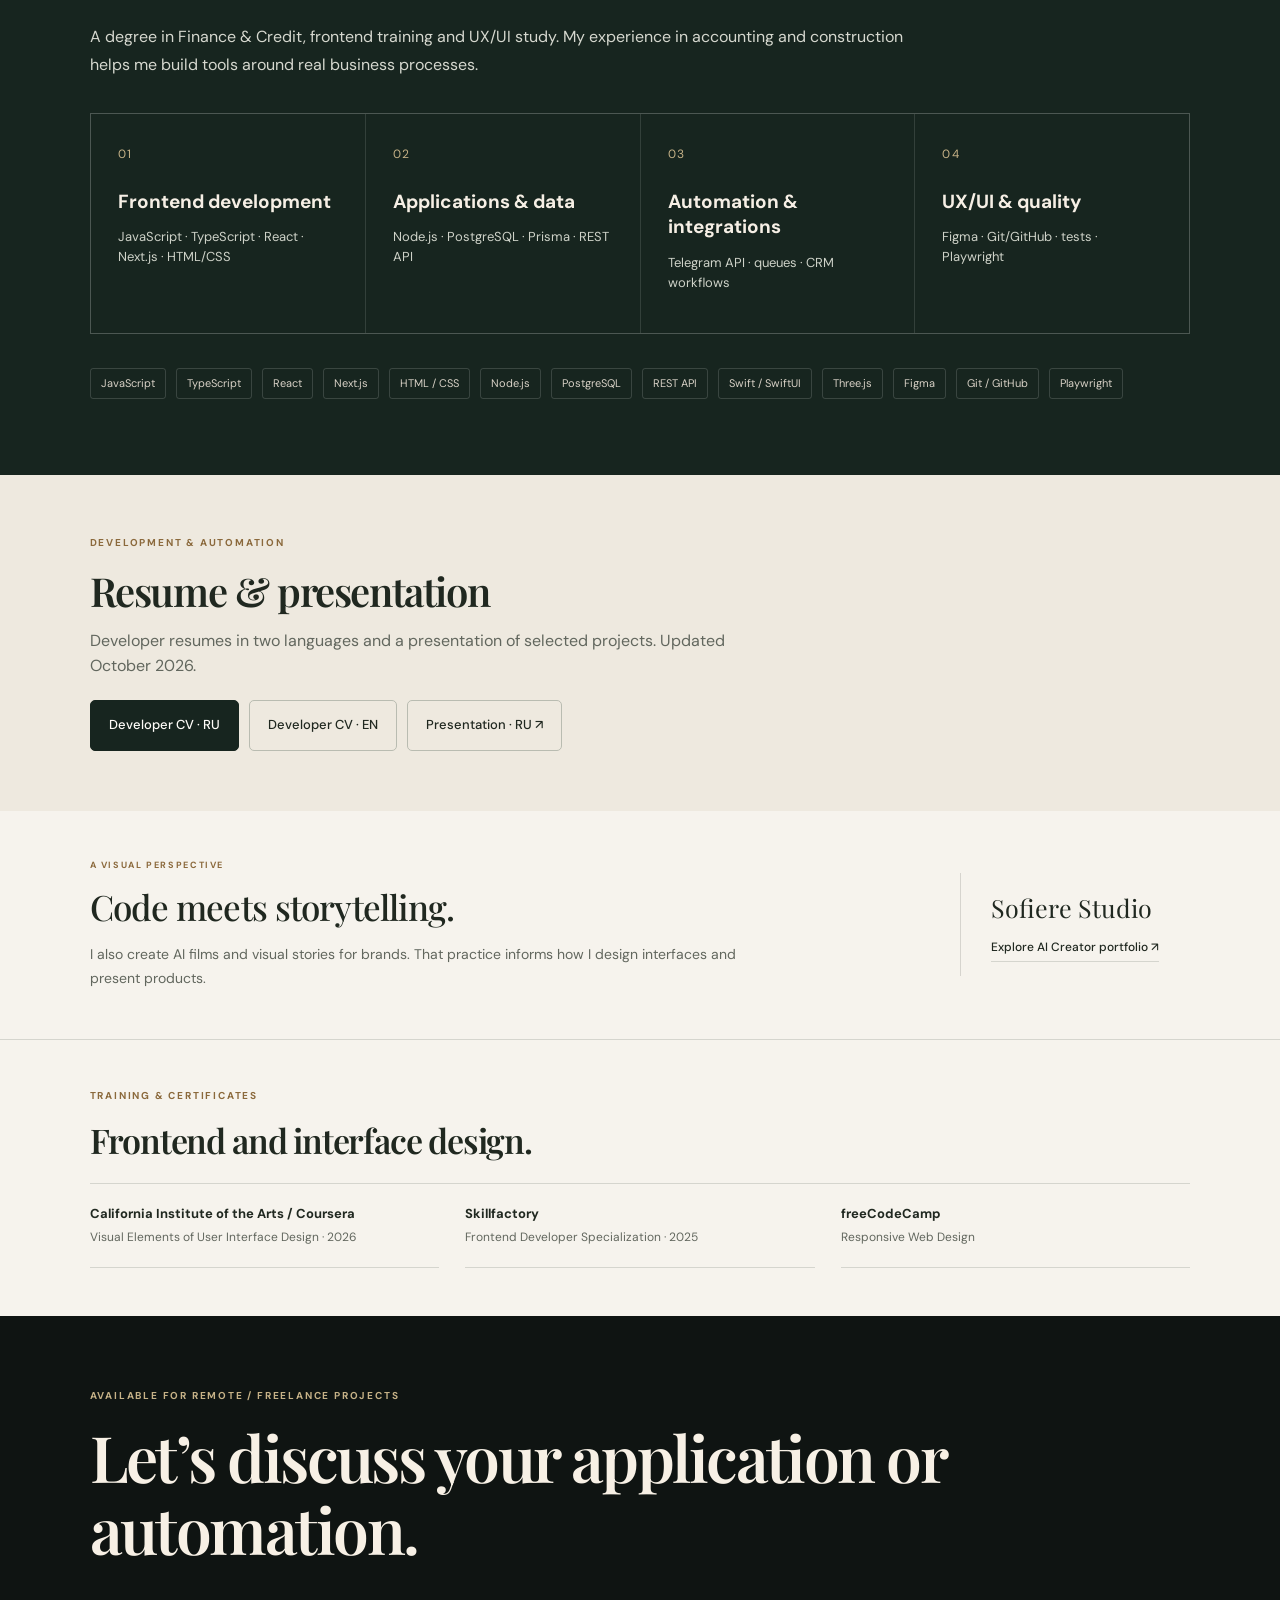
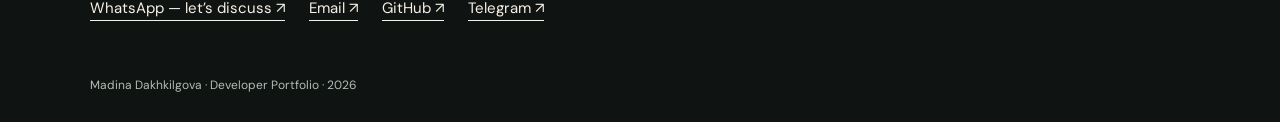
==== commit 72b3f47d: "Refresh developer portfolio, project statuses and presentation" ====
--- a/index.html
+++ b/index.html
@@ -9,20 +9,12 @@
   <link rel="preconnect" href="https://fonts.gstatic.com" crossorigin>
   <link href="https://fonts.googleapis.com/css2?family=DM+Sans:wght@400;500;600;700&amp;family=Playfair+Display:wght@600;700&amp;display=swap" rel="stylesheet">
   <link rel="stylesheet" href="styles.css">
+<meta name="theme-color" content="#17251f">
+<link rel="canonical" href="https://madina-portfolio-sage.vercel.app/">
 </head>
 <body>
-  <header class="site-header">
-    <a class="brand" href="#top" aria-label="Back to top">MD</a>
-    <nav class="nav" aria-label="Primary navigation">
-      <a href="#work">Projects</a>
-      <a href="https://madina-di.github.io/Promo_site/Site_card.html" target="_blank" rel="noopener noreferrer">About me ↗</a>
-      <a href="docs/Madina_Developer_CV_RU.pdf" target="_blank" rel="noopener noreferrer">CV · RU</a>
-      <a href="docs/Madina_Developer_CV_EN.pdf" target="_blank" rel="noopener noreferrer">CV · EN</a>
-      <a class="nav-featured" href="docs/Madina_Development_Portfolio_RU.pdf" target="_blank" rel="noopener noreferrer">Portfolio · PDF</a>
-      <a href="https://madina-di.github.io/sofiere-studio/" target="_blank" rel="noopener noreferrer">Creator ↗</a>
-      <a href="#contact">Contact</a>
-    </nav>
-  </header>
+  <a href="#work" class="skip-link">Skip to projects</a><header class="site-header">
+    <a class="brand" href="#top" aria-label="Madina Dakhkilgova, back to top">MD</a><nav class="nav" aria-label="Primary navigation"><a href="#work">Projects</a><a href="https://madina-di.github.io/Promo_site/Site_card.html" target="_blank" rel="noopener noreferrer">About me ↗</a><a class="cv-link nav-document" href="docs/Madina_Developer_CV_EN.pdf" target="_blank" rel="noopener noreferrer">Resume ↗</a><a class="nav-document" href="docs/Madina_Development_Portfolio_RU.pdf?v=20261018" target="_blank" rel="noopener noreferrer">Presentation · RU ↗</a><a class="nav-creator" href="https://madina-di.github.io/sofiere-studio/" target="_blank" rel="noopener noreferrer">AI Creator ↗</a><a href="#contact">Contact</a></nav></header>
 
   <main id="top">
     <section class="hero">
@@ -31,27 +23,18 @@
         <h1>Madina<br><span>Dakhkilgova</span>
 </h1>
         <p class="hero-role">Frontend Developer &amp; AI Product Builder</p>
-        <p class="hero-text">I build web applications, CRM systems and automation tools. JavaScript, React, thoughtful interfaces and useful integrations.</p>
+        <p class="hero-text">I turn business workflows into clear, useful applications. Frontend development, product thinking and a visual eye shaped by UX/UI and AI filmmaking.</p>
         <div class="hero-actions">
-          <a href="#work" class="button button-primary">Explore projects</a>
-          <a href="docs/Madina_Development_Portfolio_RU.pdf" target="_blank" rel="noopener noreferrer" class="button button-ghost button-gold">Portfolio · PDF</a>
-          <a href="docs/Madina_Developer_CV_EN.pdf" target="_blank" rel="noopener noreferrer" class="button button-ghost">Developer CV · EN</a>
-          <a href="https://github.com/Madina-DI" target="_blank" rel="noopener noreferrer" class="button button-ghost">GitHub ↗</a>
-        </div>
-      <div class="hero-project-links">
-<a href="#project-sofidar">Sofidar →</a><a href="#project-crm">Stroyka CRM →</a><a href="#project-card-studio">Card Studio →</a>
-</div>
-</div>
-      <div class="hero-visual" aria-hidden="true">
-        <div class="orbit orbit-one"></div>
-        <div class="orbit orbit-two"></div>
-        <div class="core">CODE</div>
-        <div class="node n1">WEB</div>
-        <div class="node n2">APPS</div>
-        <div class="node n3">API</div>
-        <div class="node n4">DATA</div>
-      </div>
-    </section>
+<a href="#work" class="button button-primary">Explore projects <span aria-hidden="true">↘</span></a><a href="docs/Madina_Developer_CV_EN.pdf" target="_blank" rel="noopener noreferrer" class="button button-ghost cv-link">Resume ↗</a><a href="docs/Madina_Development_Portfolio_RU.pdf?v=20261018" target="_blank" rel="noopener noreferrer" class="button button-ghost">Presentation · RU ↗</a>
+</div>
+<div class="hero-project-links">
+<a href="https://github.com/Madina-DI" target="_blank" rel="noopener noreferrer">GitHub ↗</a><span>Independent developer / Remote</span>
+</div>
+</div>
+      <aside class="work-index" aria-label="Selected projects"><div class="work-index-top">
+<span>SELECTED WORK</span><span>2026</span>
+</div>
+<a href="#project-sofidar"><span class="index-number">01</span><span><strong>Sofidar</strong><small>AI platform</small></span><span aria-hidden="true">↗</span></a><a href="#project-crm"><span class="index-number">02</span><span><strong>Stroyka CRM</strong><small>Business systems</small></span><span aria-hidden="true">↗</span></a><a href="#project-card-studio"><span class="index-number">03</span><span><strong>Card Studio</strong><small>Marketplace automation</small></span><span aria-hidden="true">↗</span></a><a href="#project-obmer"><span class="index-number">04</span><span><strong>Obmer</strong><small>iOS / LiDAR</small></span><span aria-hidden="true">↗</span></a><p>Selected products and work in progress</p></aside></section>
 
     <section class="intro-strip">
       <div>
@@ -82,6 +65,7 @@
 <div class="case-meta">
 <span>01</span><span>AI PRODUCT PLATFORM · IN DEVELOPMENT</span>
 </div>
+<p class="project-status status-live"><span aria-hidden="true"></span>Published · evolving</p>
 <h3>Sofidar</h3>
 <p>An AI image and video platform: briefs, storyboards, scene generation, credits, job queues and media storage. I develop the product workflow, interface and integrations.</p>
 <div class="tags">
@@ -106,7 +90,8 @@
             <div class="case-meta">
 <span>02</span><span>PRODUCT / INTERNAL TOOL · 2026</span>
 </div>
-            <h3>Stroyka CRM</h3>
+            <p class="project-status status-development"><span aria-hidden="true"></span>In development</p>
+<h3>Stroyka CRM</h3>
             <p>
               Construction operations CRM with counterparties, objects, contracts and payments, backed by PostgreSQL and Prisma. Includes shared validation, server actions, REST APIs for integrations and unit/integration tests.
             </p>
@@ -120,22 +105,23 @@
 
 
         <article class="case card-studio-case" id="project-card-studio">
- <div class="case-visual image-visual visual-card-studio"><a href="case-card-studio.html"><img src="image/card-studio-v2-catalog.jpg" alt="Card Studio version 2 with a demo shop" loading="lazy"></a></div>
+ <div class="case-visual image-visual visual-card-studio"><a href="case-card-studio.html"><img src="image/card-studio-v2-catalog.jpg" alt="Card Studio version 2 with a demo shop" loading="lazy" decoding="async"></a></div>
  <div class="case-copy">
 <div class="case-meta">
 <span>03</span><span>MARKETPLACE AUTOMATION · LIVE SERVICE</span>
 </div>
+<p class="project-status status-live"><span aria-hidden="true"></span>Published · pilot ahead</p>
 <h3>Card Studio — Wildberries card preparation</h3>
 <p>A working service for preparing and improving Wildberries cards: import from Excel or straight from the seller account, characteristics from WB reference lists, fact-based AI texts, client approval by link and upload through the official WB API.</p>
  <div class="tags">
 <span>Next.js 16</span><span>TypeScript</span><span>SQLite</span><span>WB Content API</span><span>YandexGPT / Claude</span>
 </div>
  <div class="case-actions">
-<a href="case-card-studio.html">Case study →</a><a href="https://card-studio-production.up.railway.app" target="_blank" rel="noopener">Live ↗</a>
+<a href="case-card-studio.html">Case study →</a><a href="https://card-studio-production.up.railway.app" target="_blank" rel="noopener noreferrer">Live ↗</a>
 </div>
 <div class="private-note">Live since October 2026 · the first live update in a seller account will be checked with the first client</div>
 </div></article>
-        <article class="case" id="project-4">
+        <article class="case" id="project-obmer">
           <div class="case-visual visual-obmer">
             <div class="obmer-mini-phone">
 <span>+</span><small>2 840 mm</small>
@@ -148,20 +134,25 @@
             <div class="case-meta">
 <span>04</span><span>IOS / LIDAR PRODUCT · IN DEVELOPMENT</span>
 </div>
-            <h3>Obmer — LiDAR room measurement</h3>
+            <p class="project-status status-development"><span aria-hidden="true"></span>In development</p>
+<h3>Obmer — LiDAR room measurement</h3>
             <p>iOS app for interior designers using RoomPlan, ARKit and raw LiDAR mesh for room capture, manual depth measurement, quality checks and USDZ/JSON/OBJ export.</p>
             <div class="tags">
 <span>Swift</span><span>SwiftUI</span><span>ARKit</span><span>RoomPlan</span><span>LiDAR</span>
 </div>
             <div class="case-actions">
               <a href="case-obmer.html">Case study →</a>
-              <a href="https://github.com/Madina-DI/Obmer" target="_blank" rel="noopener">GitHub ↗</a>
+              <a href="https://github.com/Madina-DI/Obmer" target="_blank" rel="noopener noreferrer">GitHub ↗</a>
             </div>
             <div class="private-note">In development · Stage 1</div>
           </div>
         </article>
 
-        <article class="case" id="project-5">
+        </div>
+
+
+      <div class="supporting-grid">
+<article class="case" id="project-5">
           <div class="case-visual visual-social">
             <div class="social-flow">
               <span>GPT</span><b>→</b><span>QUEUE</span><b>→</b><span>META</span>
@@ -174,7 +165,8 @@
             <div class="case-meta">
 <span>05</span><span>AI AUTOMATION / SOCIAL PUBLISHING</span>
 </div>
-            <h3>AI Social Publishing Manager</h3>
+            <p class="project-status status-private"><span aria-hidden="true"></span>Working system · private</p>
+<h3>AI Social Publishing Manager</h3>
             <p>GPT-connected system for content analysis, queueing, scheduling and controlled publishing through Drive, Sheets, Railway and Meta API.</p>
             <div class="tags">
 <span>Node.js</span><span>Railway</span><span>Google Drive</span><span>Sheets</span><span>Meta API</span>
@@ -196,7 +188,8 @@
             <div class="case-meta">
 <span>06</span><span>INTERACTIVE WEB · 2026</span>
 </div>
-            <h3>Dost — live 3D AI company website</h3>
+            <p class="project-status status-live"><span aria-hidden="true"></span>Published</p>
+<h3>Dost — live 3D AI company website</h3>
             <p>
               Browser-rendered 3D hero with 136 metallic cubes, interactive service objects,
               real-time reflections, GLSL raymarching energy, multilingual content and voice tracks.
@@ -206,8 +199,8 @@
 </div>
             <div class="case-actions">
               <a href="case-dost.html">Case study →</a>
-              <a href="https://madina-di.github.io/dostik-site-3d/" target="_blank" rel="noopener">Live ↗</a>
-              <a href="https://github.com/Madina-DI/dostik-site-3d" target="_blank" rel="noopener">GitHub ↗</a>
+              <a href="https://madina-di.github.io/dostik-site-3d/" target="_blank" rel="noopener noreferrer">Live ↗</a>
+              <a href="https://github.com/Madina-DI/dostik-site-3d" target="_blank" rel="noopener noreferrer">GitHub ↗</a>
             </div>
           </div>
         </article>
@@ -227,7 +220,8 @@
             <div class="case-meta">
 <span>07</span><span>AUTOMATION · TELEGRAM</span>
 </div>
-            <h3>Oberezhno Bot</h3>
+            <p class="project-status status-private"><span aria-hidden="true"></span>Open-source project</p>
+<h3>Oberezhno Bot</h3>
             <p>
               Scheduled Telegram product with subscriber management, morning/day/evening content,
               guest-author flow, response logic, source tracking, Supabase storage and automated tests.
@@ -237,45 +231,52 @@
 </div>
             <div class="case-actions">
               <a href="case-oberezhno.html">Case study →</a>
-              <a href="https://t.me/oberezhno_women_bot" target="_blank" rel="noopener">Open bot ↗</a>
-              <a href="https://github.com/Madina-DI/oberezhno-bot" target="_blank" rel="noopener">GitHub ↗</a>
+              <a href="https://t.me/oberezhno_women_bot" target="_blank" rel="noopener noreferrer">Open bot ↗</a>
+              <a href="https://github.com/Madina-DI/oberezhno-bot" target="_blank" rel="noopener noreferrer">GitHub ↗</a>
             </div>
           </div>
         </article>
 
         </div>
-
-
-      <div class="additional-projects">
+<div class="additional-projects">
 <div class="subsection-heading">
 <p class="eyebrow">MORE DEVELOPMENT WORK</p>
 <h3>Additional product &amp; frontend work</h3>
 </div>
 <div class="small-project-grid">
-<article class="small-project"><h4>Al-Bayan · Quran App</h4>
+<article class="small-project"><p class="project-status status-development"><span aria-hidden="true"></span>In development</p>
+<h4>Al-Bayan · Quran App</h4>
 <p>Quran learning PWA with translation, audio, quizzes and locally saved progress. A product in development.</p>
-<small>PWA · In development</small><div class="case-actions"><a href="https://github.com/Madina-DI/QuranApp" target="_blank" rel="noopener noreferrer">GitHub ↗</a></div></article><article class="small-project"><h4>DI Translator AI Bot</h4>
+<small>PWA · In development</small><div class="case-actions"><a href="https://github.com/Madina-DI/QuranApp" target="_blank" rel="noopener noreferrer">GitHub ↗</a></div></article><article class="small-project"><p class="project-status status-development"><span aria-hidden="true"></span>Prototype</p>
+<h4>DI Translator AI Bot</h4>
 <p>AI-assisted Telegram translator with polling/webhook modes and deploy-ready configuration.</p>
-<small>Node.js · Telegraf · Express</small><div class="case-actions"><a href="https://github.com/Madina-DI/Di-translatorai-bot" target="_blank" rel="noopener noreferrer">GitHub ↗</a></div></article><article class="small-project small-project-react"><h4>Kanban Board</h4>
-<p>React task board with four workflow stages, routed task details and persistent state in localStorage.</p>
-<small>React · React Router · localStorage</small><div class="case-actions"><a href="https://kanban-board-one-inky.vercel.app" target="_blank" rel="noopener noreferrer">Live ↗</a><a href="https://github.com/Madina-DI/KanbanBoard" target="_blank" rel="noopener noreferrer">GitHub ↗</a></div></article>
+<small>Node.js · Telegraf · Express</small><div class="case-actions"><a href="https://github.com/Madina-DI/Di-translatorai-bot" target="_blank" rel="noopener noreferrer">GitHub ↗</a></div></article><article class="small-project kanban-project"><p class="project-status status-learning"><span aria-hidden="true"></span>Learning project · demo</p>
+<h4>Kanban Board</h4>
+<p>A React task board with four workflow stages, task detail routes and persistent local storage.</p>
+<small>React · Router · localStorage</small><div class="case-actions">
+<a href="https://kanban-board-one-inky.vercel.app" target="_blank" rel="noopener noreferrer">Live ↗</a><a href="https://github.com/Madina-DI/KanbanBoard" target="_blank" rel="noopener noreferrer">GitHub ↗</a>
+</div></article>
 </div>
 </div>
 <details class="archive" id="archive"><summary><span><strong>Learning archive</strong><small>HTML/CSS → JavaScript → React · how my frontend practice began</small></span><span class="archive-toggle" aria-hidden="true">+</span></summary><div class="archive-grid">
-<a href="https://madina-di.github.io/Bookshop/" target="_blank" rel="noopener noreferrer" class="learning-card"><div class="learning-preview"><img src="image/previewBookshop.jpg" alt="Bookshop preview" loading="lazy"></div>
+<a href="https://madina-di.github.io/Bookshop/" target="_blank" rel="noopener noreferrer" class="learning-card"><div class="learning-preview"><img src="image/previewBookshop.jpg" alt="Bookshop preview" loading="lazy" decoding="async"></div>
 <div class="learning-copy">
 <strong>Bookshop</strong><span>JavaScript · SCSS · API</span>
-</div></a><a href="https://madina-di.github.io/youtalk/" target="_blank" rel="noopener" class="learning-card"><div class="learning-preview"><img src="image/previewBlogYouTalk.jpg" alt="YOUTalk preview" loading="lazy"></div>
+<span class="learning-status">Learning project · demo</span>
+</div></a><a href="https://madina-di.github.io/youtalk/" target="_blank" rel="noopener noreferrer" class="learning-card"><div class="learning-preview"><img src="image/previewBlogYouTalk.jpg" alt="YOUTalk preview" loading="lazy" decoding="async"></div>
 <div class="learning-copy">
 <strong>YOUTalk</strong><span>HTML · CSS · Responsive</span>
+<span class="learning-status">Learning project · demo</span>
 </div></a>
-          <a href="https://madina-di.github.io/Slider-js/" target="_blank" rel="noopener" class="learning-card"><div class="learning-preview"><img src="image/previewSlider.jpg" alt="JavaScript Slider preview" loading="lazy"></div>
+          <a href="https://madina-di.github.io/Slider-js/" target="_blank" rel="noopener noreferrer" class="learning-card"><div class="learning-preview"><img src="image/previewSlider.jpg" alt="JavaScript Slider preview" loading="lazy" decoding="async"></div>
 <div class="learning-copy">
 <strong>JavaScript Slider</strong><span>JavaScript · DOM</span>
+<span class="learning-status">Learning project · demo</span>
 </div></a>
-          <a href="https://madina-di.github.io/product-landing-page/" target="_blank" rel="noopener" class="learning-card"><div class="learning-preview"><span>HTML / CSS</span></div>
+          <a href="https://madina-di.github.io/product-landing-page/" target="_blank" rel="noopener noreferrer" class="learning-card"><div class="learning-preview"><img src="image/preview3.jpg" alt="Product Landing preview" loading="lazy" width="800" height="600" decoding="async"></div>
 <div class="learning-copy">
 <strong>Product Landing</strong><span>HTML · CSS</span>
+<span class="learning-status">Learning project · demo</span>
 </div></a>
           </div></details></section>
 
@@ -284,7 +285,7 @@
         <p class="eyebrow">CAPABILITIES</p>
         <h2>Development skills and experience.</h2>
       </div>
-      <p class="development-background">Frontend education, UX/UI training and practical experience building interfaces, applications and business tools.</p>
+      <p class="development-background">A degree in Finance &amp; Credit, frontend training and UX/UI study. My experience in accounting and construction helps me build tools around real business processes.</p>
 <div class="capability-grid">
         <div>
 <span>01</span><h3>Frontend development</h3>
@@ -310,13 +311,18 @@
 
     <section id="developer-materials" class="section developer-materials"><div class="section-heading">
 <p class="eyebrow">DEVELOPMENT &amp; AUTOMATION</p>
-<h2>Developer CV and portfolio</h2>
-<p>Developer resumes in Russian and English, selected project cases and the Card Studio demo.</p>
+<h2>Resume &amp; presentation</h2>
+<p>Developer resumes in two languages and a presentation of selected projects. Updated October 2026.</p>
 </div>
 <div class="hero-actions">
-<a class="button button-primary" href="docs/Madina_Developer_CV_RU.pdf">Developer CV · RU</a><a class="button button-ghost" href="docs/Madina_Developer_CV_EN.pdf">Developer CV · EN</a><a class="button button-ghost" href="docs/Madina_Development_Portfolio_RU.pdf">Development portfolio · PDF</a><a class="button button-ghost" href="docs/Card_Studio_WB_Demo.pdf">PDF demo ↗</a>
+<a class="button button-primary" href="docs/Madina_Developer_CV_RU.pdf" target="_blank" rel="noopener noreferrer">Developer CV · RU</a><a class="button button-ghost" href="docs/Madina_Developer_CV_EN.pdf" target="_blank" rel="noopener noreferrer">Developer CV · EN</a><a class="button button-ghost" href="docs/Madina_Development_Portfolio_RU.pdf?v=20261018" target="_blank" rel="noopener noreferrer">Presentation · RU ↗</a>
 </div></section>
-    <aside id="creative" class="creative-portfolio-link"><span>AI films and visual work</span><a href="https://madina-di.github.io/sofiere-studio/" target="_blank" rel="noopener noreferrer">Sofiere Studio · Creator portfolio ↗</a></aside><section class="section credentials">
+    <aside id="creative" class="creative-portfolio-link"><div>
+<p class="eyebrow">A VISUAL PERSPECTIVE</p>
+<h2>Code meets storytelling.</h2>
+<p>I also create AI films and visual stories for brands. That practice informs how I design interfaces and present products.</p>
+</div>
+<a href="https://madina-di.github.io/sofiere-studio/" target="_blank" rel="noopener noreferrer"><span>Sofiere Studio</span><strong>Explore AI Creator portfolio ↗</strong></a></aside><section class="section credentials">
       <div class="section-heading">
         <p class="eyebrow">TRAINING &amp; CERTIFICATES</p>
         <h2>Frontend and interface design.</h2>
@@ -338,11 +344,10 @@
       <p class="eyebrow">AVAILABLE FOR REMOTE / FREELANCE PROJECTS</p>
       <h2>Let’s discuss your application or automation.</h2>
       <div class="contact-links">
-        <a href="https://wa.me/19162250794" target="_blank" rel="noopener">WhatsApp — let’s discuss ↗</a>
+        <a href="https://wa.me/19162250794" target="_blank" rel="noopener noreferrer">WhatsApp — let’s discuss ↗</a>
         <a href="mailto:madinadakhkilgova3@gmail.com">Email ↗</a>
-        <a href="https://github.com/Madina-DI" target="_blank" rel="noopener">GitHub ↗</a>
-        <a href="https://www.instagram.com/sofiere__studio/" target="_blank" rel="noopener">Instagram ↗</a>
-        <a href="https://t.me/MADINA_MI" target="_blank" rel="noopener">Telegram ↗</a>
+        <a href="https://github.com/Madina-DI" target="_blank" rel="noopener noreferrer">GitHub ↗</a>
+        <a href="https://t.me/MADINA_MI" target="_blank" rel="noopener noreferrer">Telegram ↗</a>
       </div>
       <p class="footer-note">Madina Dakhkilgova · Developer Portfolio · 2026</p>
     </section>
--- a/styles.css
+++ b/styles.css
@@ -174,146 +174,64 @@
 @media(max-width:620px){.site-header{display:grid;grid-template-columns:42px 1fr;gap:10px 16px;padding:12px 20px}.site-header .brand{grid-column:1;grid-row:1}.site-header .language-toggle{grid-column:2;grid-row:1;justify-self:end}.site-header .nav{grid-column:1/-1;grid-row:2;justify-content:space-between;width:100%;margin:0;gap:9px 13px;font-size:11px}.site-header .nav a:nth-child(n){display:inline-flex}.hero{padding-top:38px;padding-bottom:36px}.hero h1{font-size:clamp(40px,11vw,60px);overflow-wrap:anywhere}.hero-role{margin-top:22px}.hero-actions{margin-top:22px}.hero .button{padding:12px 15px;font-size:13px}.hero-project-links{font-size:12px;gap:8px 14px}.intro-strip{grid-template-columns:1fr 1fr 1fr}.intro-strip div{padding:16px 12px;border-right:1px solid var(--line);border-bottom:0}.intro-strip .metric{font-family:"DM Sans",sans-serif;font-size:16px;line-height:1.3;font-weight:700;margin-bottom:7px}.intro-strip small{font-size:10px;line-height:1.35;display:block}#work{padding-top:42px}.section-heading{margin-bottom:30px}.section-heading h2{font-size:37px;line-height:1.08}.section-heading>p:last-child{font-size:16px}.case-copy{padding:24px}.case h3{font-size:30px}.case-meta{font-size:10px;letter-spacing:.06em}.case-featured .visual-sofidar{min-height:350px;padding:28px}.flow-brand{font-size:29px;margin-bottom:18px}.flow-step{padding:10px}.flow-caption{margin-top:16px}.small-project-grid{grid-template-columns:1fr}.subsection-heading h3{font-size:30px}details.archive .archive-grid{grid-template-columns:1fr}.development-background{font-size:16px;margin-top:0}.creative-portfolio-link{flex-direction:column;align-items:flex-start;padding:24px 20px}.contact h2{font-size:40px}.contact-links{gap:18px}.contact-links a{font-size:15px}}
 @media(max-width:620px){details.archive .archive-grid{grid-template-columns:repeat(2,minmax(0,1fr))}.learning-copy{padding:12px}.archive-grid .learning-copy strong{font-size:13px}}
 
-
-/* Premium polish — restrained editorial surfaces, stronger hierarchy and document CTA. */
-:root{
-  --shadow-soft:0 12px 34px rgba(21,21,21,.055);
-  --shadow-lift:0 22px 54px rgba(21,21,21,.105);
-  --gold-wash:rgba(185,149,85,.12);
-}
-body{
-  background:
-    radial-gradient(circle at 82% 4%,rgba(185,149,85,.10),transparent 25rem),
-    var(--paper);
-}
-.site-header{
-  box-shadow:0 8px 28px rgba(21,21,21,.045);
-  border-bottom-color:rgba(21,21,21,.10);
-}
-.brand{
-  background:var(--ink);
-  color:var(--white);
-  border-color:var(--ink);
-  box-shadow:0 8px 22px rgba(21,21,21,.12);
-}
-.site-header .nav a{
-  position:relative;
-  opacity:.68;
-  transition:opacity .2s,color .2s,transform .2s,background .2s,border-color .2s;
-}
-.site-header .nav a:not(.nav-featured)::after{
-  content:"";
-  position:absolute;
-  left:0;
-  right:100%;
-  bottom:-4px;
-  height:1px;
-  background:var(--gold);
-  transition:right .22s ease;
-}
-.site-header .nav a:not(.nav-featured):hover::after{right:0}
-.site-header .nav a:hover{opacity:1}
-.nav-featured{
-  opacity:1!important;
-  padding:8px 13px;
-  border:1px solid rgba(185,149,85,.42);
-  border-radius:999px;
-  background:linear-gradient(135deg,rgba(185,149,85,.14),rgba(255,253,248,.42));
-}
-.nav-featured:hover{
-  transform:translateY(-1px);
-  border-color:rgba(185,149,85,.72);
-  background:rgba(185,149,85,.16);
-}
-.hero{
-  position:relative;
-  isolation:isolate;
-  overflow:hidden;
-  background:
-    radial-gradient(circle at 86% 22%,rgba(185,149,85,.13),transparent 25rem),
-    linear-gradient(180deg,rgba(255,253,248,.38),rgba(245,240,232,0));
-  border-bottom:1px solid rgba(21,21,21,.06);
-}
-.hero::before{
-  content:"";
-  position:absolute;
-  width:460px;
-  height:460px;
-  left:-260px;
-  top:2%;
-  border:1px solid rgba(185,149,85,.16);
-  border-radius:50%;
-  z-index:-1;
-}
-.hero-copy{position:relative;z-index:1}
-.hero-role{letter-spacing:-.018em}
-.hero-text{max-width:650px}
-.button{
-  box-shadow:0 7px 18px rgba(21,21,21,.035);
-  transition:transform .2s,box-shadow .2s,background .2s,border-color .2s;
-}
-.button:hover{transform:translateY(-2px);box-shadow:0 12px 24px rgba(21,21,21,.08)}
-.button-gold{
-  border-color:rgba(185,149,85,.62);
-  background:rgba(185,149,85,.10);
-}
-.button-gold:hover{background:rgba(185,149,85,.17)}
-.case{
-  box-shadow:var(--shadow-soft);
-  transition:transform .24s ease,box-shadow .24s ease,border-color .24s ease;
-}
-.case:hover{
-  transform:translateY(-4px);
-  box-shadow:var(--shadow-lift);
-  border-color:rgba(185,149,85,.30);
-}
-.case-featured{
-  border-color:rgba(185,149,85,.28);
-  box-shadow:0 24px 64px rgba(21,21,21,.085);
-}
-.case-featured .case-copy{background:linear-gradient(145deg,rgba(255,253,248,.86),rgba(245,240,232,.72))}
-.small-project{
-  box-shadow:0 10px 28px rgba(21,21,21,.04);
-  transition:transform .22s ease,box-shadow .22s ease,border-color .22s ease;
-}
-.small-project:hover{
-  transform:translateY(-3px);
-  box-shadow:0 18px 38px rgba(21,21,21,.085);
-  border-color:rgba(185,149,85,.30);
-}
-.small-project-react{
-  background:
-    radial-gradient(circle at 100% 0,rgba(185,149,85,.12),transparent 14rem),
-    rgba(255,253,248,.68);
-}
-details.archive .archive-grid{grid-template-columns:repeat(4,minmax(0,1fr))}
-.developer-materials{
-  position:relative;
-  background:
-    radial-gradient(circle at 92% 20%,rgba(185,149,85,.16),transparent 24rem),
-    linear-gradient(145deg,#f3efe7,#ebe3d6);
-  border-top:1px solid rgba(185,149,85,.16);
-  border-bottom:1px solid rgba(185,149,85,.16);
-}
-.developer-materials .button-primary{background:var(--deep);border-color:var(--deep)}
-.creative-portfolio-link{
-  background:rgba(255,253,248,.52);
-}
-.credentials{background:linear-gradient(180deg,var(--paper-2),#e7dfd2)}
-.contact{
-  background:
-    radial-gradient(circle at 84% 14%,rgba(185,149,85,.20),transparent 26rem),
-    #0f1412;
-}
-@media(max-width:1000px){
-  .site-header .nav{row-gap:10px}
-}
-@media(max-width:620px){
-  .nav-featured{padding:5px 9px}
-  .hero::before{width:300px;height:300px;left:-210px}
-  details.archive .archive-grid{grid-template-columns:repeat(2,minmax(0,1fr))}
-}
-@media(prefers-reduced-motion:reduce){
-  .case,.small-project,.button,.site-header .nav a{transition:none}
-  .case:hover,.small-project:hover,.button:hover,.nav-featured:hover{transform:none}
-}
+/* October 2026: editorial hierarchy and accessible document navigation. */
+:root{--paper:#f6f3ed;--paper-2:#eee9df;--white:#fffdf9;--ink:#202820;--muted:#62675e;--gold:#8b693c;--deep:#17251f;--line:rgba(32,40,32,.15);--radius:16px}
+::selection{background:#d9c8ab;color:#17251f}
+a:focus-visible,button:focus-visible,summary:focus-visible{outline:2px solid #8b693c;outline-offset:5px}
+.skip-link{position:fixed;left:20px;top:-100px;z-index:100;background:var(--deep);color:white;padding:14px 22px;border-radius:8px}.skip-link:focus{top:16px}
+.site-header{background:rgba(246,243,237,.96);padding:17px max(24px,5vw);gap:20px}
+.site-header .brand{border-radius:0;border:0;border-bottom:2px solid var(--deep);font-family:Georgia,serif;font-size:23px;width:42px;height:36px}
+.site-header .nav{gap:clamp(12px,1.7vw,26px);font-size:12px;flex-wrap:nowrap}
+.site-header .nav a{opacity:1;color:var(--muted);padding:7px 0}.site-header .nav a:hover{color:var(--ink)}
+.site-header .nav .nav-document{color:var(--ink);border-bottom:1px solid var(--line)}
+.site-header .nav .nav-creator{padding-left:20px;border-left:1px solid var(--line)}
+.language-toggle{margin-left:0;background:transparent;border-radius:4px}
+.hero{max-width:1600px;margin:auto;grid-template-columns:minmax(0,1.35fr) minmax(300px,.8fr);gap:7vw;padding:82px 7vw 76px}
+.hero h1{font-size:clamp(56px,6.7vw,106px);line-height:1.02;letter-spacing:-.055em}
+.hero .eyebrow{font-size:10px;letter-spacing:.2em;margin-bottom:26px}
+.hero-role{font-size:clamp(18px,1.65vw,25px);font-weight:500;margin-top:24px}
+.hero-text{font-size:17px;max-width:590px;line-height:1.75;margin:18px 0 0}
+.hero-actions{gap:10px}.button{border-radius:5px;font-size:13px;font-weight:500;padding:14px 18px;gap:22px}
+.button-primary{background:var(--deep);border-color:var(--deep)}.button-ghost{border-color:#b9bcb1;background:transparent}
+.hero-project-links{font-size:12px;margin-top:26px;gap:22px;color:var(--muted);align-items:center}.hero-project-links a{color:var(--ink)}
+.work-index{background:var(--deep);color:var(--paper);padding:30px 32px 22px;border-radius:3px;box-shadow:14px 14px 0 #e8e2d6;min-width:0}
+.work-index-top{display:flex;justify-content:space-between;font-size:9px;letter-spacing:.18em;color:#c5ba9e;padding-bottom:18px}
+.work-index>a{display:grid;grid-template-columns:24px minmax(0,1fr) 16px;align-items:center;gap:16px;padding:21px 0;border-top:1px solid #425048;transition:color .2s}
+.work-index>a:hover{color:#d8c49d}.work-index strong{display:block;font:400 clamp(22px,2.2vw,34px)/1.15 "Playfair Display",Georgia,serif}
+.work-index small{display:block;font-size:10px;color:#c1c9be;margin-top:6px}.index-number{font:10px monospace;color:#a8b1a3}
+.work-index>p{font-size:10px;color:#aeb8aa;margin:18px 0 0}
+.intro-strip{border-top:1px solid var(--line);border-bottom:1px solid var(--line);background:var(--paper);padding:0 7vw;gap:0}
+.intro-strip>div{padding:25px 30px}.intro-strip>div:first-child{padding-left:0}.intro-strip>div:last-child{border-right:0}
+.intro-strip .metric{font:500 22px "DM Sans",sans-serif;letter-spacing:-.03em}.intro-strip small{font-size:11px;color:var(--muted)}
+.section{padding:76px 7vw}.section-heading{max-width:880px;margin-bottom:38px}.section-heading h2{font-size:clamp(36px,4.3vw,64px);line-height:1.1;letter-spacing:-.035em}.section-heading>p:last-child{font-size:16px;max-width:660px}
+.eyebrow{font-size:10px;letter-spacing:.18em;margin-bottom:18px}
+.featured-grid{gap:26px}.case{border:1px solid var(--line);box-shadow:none;transition:box-shadow .2s,transform .2s;background:var(--white)}
+.case:hover{box-shadow:0 14px 40px rgba(23,37,31,.06);transform:translateY(-2px)}
+.case-featured{grid-template-columns:1fr 1.1fr}.case-copy{padding:32px}.case h3{font-size:32px;letter-spacing:-.025em;line-height:1.15;margin-top:18px}
+.case-copy>p{font-size:15px;line-height:1.75}.case-meta{font-size:9px;letter-spacing:.08em;gap:20px;align-items:start}.case-meta span:first-child{font-family:monospace;color:var(--gold)}
+.case-actions{gap:15px;flex-wrap:wrap}.case-actions a{font-size:13px;border-bottom:1px solid #b6b9ad;padding-bottom:4px}.case-actions a:hover{color:#6b532e}
+.tags{gap:6px}.tags span{border-radius:3px;font-size:10px;padding:5px 8px;background:#f4f2eb;border:0;color:#596150}
+.private-note{font-size:11px;color:var(--muted);line-height:1.6;border-top:1px solid var(--line);padding-top:14px;margin-top:20px}
+.visual-card-studio{min-height:320px;background:#eeedf3}.visual-card-studio img{object-fit:contain;padding:20px}
+.supporting-grid{display:grid;grid-template-columns:repeat(3,minmax(0,1fr));gap:22px;margin-top:26px}
+.supporting-grid .case-visual{min-height:190px;height:190px}.supporting-grid .case-copy{padding:25px}.supporting-grid h3{font-size:25px}.supporting-grid .case-copy>p{font-size:13px}
+.supporting-grid .phone{height:140px;width:85px;border-radius:16px;padding:10px 6px}.supporting-grid .chat i{height:12px;margin:9px 0}.supporting-grid .bot-pulse{max-height:165px;max-width:165px}
+.supporting-grid .case-meta{font-size:8px}.supporting-grid .social-grid{bottom:14px}.supporting-grid .social-grid i{height:30px}.supporting-grid .social-flow{font-size:9px;gap:6px}.supporting-grid .social-flow span{padding:8px}
+.additional-projects{margin-top:46px}.small-project{border-radius:8px;background:transparent;padding:25px}.small-project h4{font-size:25px}.mini-kicker{font-size:9px!important;letter-spacing:.12em;color:var(--gold)!important;margin:0 0 14px}
+.small-project .case-actions{margin-top:18px}.small-project-grid{gap:20px}
+details.archive .archive-grid{grid-template-columns:repeat(4,minmax(0,1fr));gap:16px}details.archive summary strong{font-size:27px}details.archive summary small{font-size:12px}
+details.archive .archive-grid .learning-card{border-radius:7px}.archive-toggle{font-size:26px}
+.capability-grid h3{font-family:"DM Sans",sans-serif;font-size:19px;line-height:1.35;margin:23px 0 10px}.capability-grid>div{padding:27px}.capability-grid p{color:#ced2c8;font-size:13px}.capability-grid span{color:#c6b287}
+.development-background{font-size:16px;line-height:1.75;max-width:820px;margin:0 0 34px;color:#d6d8cf}.section-dark .eyebrow{color:#c6b287}.tool-line span{border-radius:3px;padding:6px 10px;font-size:11px}
+.developer-materials{padding-top:60px;padding-bottom:60px;background:#eee9df}.developer-materials .section-heading{margin-bottom:22px}.developer-materials h2{font-size:40px}.developer-materials .hero-actions{margin-top:20px}
+.creative-portfolio-link{padding:48px 7vw;gap:45px;background:#f6f3ed;align-items:center}.creative-portfolio-link>div{max-width:670px}.creative-portfolio-link .eyebrow{font-size:9px;margin:0 0 14px}
+.creative-portfolio-link h2{font:500 35px/1.2 "Playfair Display",Georgia,serif;letter-spacing:-.025em;margin:0 0 15px}.creative-portfolio-link p:last-child{font-size:14px;line-height:1.7;color:var(--muted);margin:0}
+.creative-portfolio-link>a{border:0;min-width:230px;padding:18px 0 18px 30px;border-left:1px solid var(--line)}.creative-portfolio-link>a span{display:block;font:400 25px "Playfair Display",Georgia,serif;color:var(--ink);margin-bottom:12px}.creative-portfolio-link>a strong{font-size:12px;border-bottom:1px solid var(--line);padding-bottom:6px;font-weight:500}
+.credentials{padding-top:48px;padding-bottom:48px;background:var(--paper)}.credentials h2{font-size:34px}.credentials .section-heading{margin-bottom:24px}.credential-grid{grid-template-columns:repeat(3,minmax(0,1fr));gap:26px}.credential-grid div:nth-child(n){padding:20px 0;border-left:0}.credential-grid strong{font-size:13px}.credential-grid span{font-size:12px}
+.contact{padding:72px 7vw 28px}.contact .eyebrow{color:#c6b287}.contact h2{font-size:clamp(36px,5vw,70px);max-width:950px;line-height:1.12}.contact-links{margin-top:32px;gap:24px}.contact-links a{font-size:15px}.footer-note{margin-top:55px;color:#b3bdb1}
+@media(min-width:1600px){.section,.contact,.intro-strip,.creative-portfolio-link{padding-left:max(7vw,calc((100vw - 1376px)/2));padding-right:max(7vw,calc((100vw - 1376px)/2))}}
+@media(max-width:1100px){.site-header .nav{gap:14px;font-size:11px}.site-header .nav .nav-creator{padding-left:12px}.hero{gap:40px;grid-template-columns:minmax(0,1.2fr) minmax(280px,.8fr)}.hero h1{font-size:clamp(48px,6.5vw,75px)}.work-index{padding:24px}.supporting-grid{grid-template-columns:1fr}.supporting-grid .case{display:grid;grid-template-columns:1fr 1.7fr}.supporting-grid .case-visual{height:100%;min-height:220px}.supporting-grid h3{font-size:28px}.supporting-grid .case-copy>p{font-size:14px}}
+@media(max-width:900px){.site-header{display:grid;grid-template-columns:42px 1fr;padding:13px 24px;gap:8px 16px}.site-header .brand{grid-column:1;grid-row:1}.site-header .language-toggle{grid-column:2;grid-row:1;justify-self:end}.site-header .nav{grid-column:1/-1;grid-row:2;width:100%;margin:0;justify-content:space-between;gap:12px;flex-wrap:wrap}.site-header .nav a:nth-child(n){display:inline-flex}.hero{padding:52px 6vw;grid-template-columns:1fr;gap:38px}.hero h1{font-size:clamp(52px,8vw,78px)}.hero-text{max-width:650px}.work-index{display:grid;grid-template-columns:1fr 1fr;gap:0 28px;box-shadow:8px 8px 0 #e8e2d6}.work-index-top,.work-index>p{grid-column:1/-1}.work-index strong{font-size:26px}.case-featured{display:grid;grid-template-columns:1fr}.case-featured .visual-sofidar{min-height:330px}.featured-grid{grid-template-columns:1fr 1fr}.case-featured{grid-column:1/-1}.case h3{font-size:28px}.case-copy{padding:26px}.case-visual{min-height:260px}.creative-portfolio-link{gap:24px}.credential-grid{grid-template-columns:1fr}.credential-grid{gap:0}.credentials{padding-top:44px;padding-bottom:44px}.intro-strip{grid-template-columns:repeat(3,1fr)}.intro-strip>div{border-right:1px solid var(--line);border-bottom:0}.intro-strip .metric{font-size:18px}}
+@media(max-width:620px){.site-header{padding:12px 20px}.site-header .nav{font-size:10px;gap:6px 13px;justify-content:flex-start}.site-header .nav .nav-creator{padding-left:0;border-left:0}.hero{padding:38px 20px 44px}.hero h1{font-size:clamp(39px,10.5vw,64px);overflow-wrap:normal}.hero-role{font-size:19px;line-height:1.4}.hero-text{font-size:15px;line-height:1.7}.hero .eyebrow{font-size:8px;letter-spacing:.13em}.hero-actions{gap:8px}.hero .button{font-size:11px;padding:12px 13px;gap:12px}.hero-project-links{font-size:11px;gap:16px}.work-index{padding:20px;gap:0 18px}.work-index>a{grid-template-columns:16px minmax(0,1fr);gap:9px;padding:17px 0}.work-index>a>span:last-child{display:none}.work-index strong{font-size:20px}.work-index small{font-size:9px}.work-index-top{font-size:8px}.intro-strip{padding:0 20px}.intro-strip>div{padding:18px 12px}.intro-strip .metric{font-size:14px}.intro-strip small{font-size:9px}.section{padding:46px 20px}.section-heading h2{font-size:35px}.section-heading>p:last-child{font-size:14px}.featured-grid{grid-template-columns:1fr;gap:20px}.case-featured{grid-column:auto}.case-copy{padding:24px}.case h3{font-size:28px}.case-copy>p{font-size:14px}.case-featured .visual-sofidar{min-height:310px}.supporting-grid{gap:20px}.supporting-grid .case{display:flex}.supporting-grid .case-visual{min-height:180px;height:180px}.supporting-grid .case-copy{padding:24px}.small-project-grid{grid-template-columns:1fr}.small-project{padding:23px}details.archive .archive-grid{grid-template-columns:repeat(2,minmax(0,1fr));gap:12px}details.archive summary strong{font-size:24px}.capability-grid{grid-template-columns:1fr 1fr}.capability-grid>div{padding:20px}.capability-grid h3{font-size:16px}.capability-grid p{font-size:12px}.development-background{font-size:14px}.developer-materials h2{font-size:32px}.creative-portfolio-link{padding:38px 20px;flex-direction:column;align-items:start}.creative-portfolio-link h2{font-size:30px}.creative-portfolio-link>a{border-left:0;padding:4px 0 0;min-width:0}.creative-portfolio-link>a span{font-size:23px}.credentials h2{font-size:29px}.contact{padding:50px 20px 25px}.contact h2{font-size:38px}.contact-links{gap:17px}.contact-links a{font-size:13px}.section,.case,.contact{scroll-margin-top:140px}}
+@media(prefers-reduced-motion:reduce){html{scroll-behavior:auto}*,*::before,*::after{animation:none!important;transition:none!important}}
+.project-status{display:flex;align-items:center;gap:7px;width:fit-content;font:500 11px/1.45 "DM Sans",sans-serif!important;letter-spacing:0;color:#42604b!important;background:#edf2ea;border-radius:4px;padding:6px 9px;margin:16px 0 0!important}.project-status>span{width:5px;height:5px;background:currentColor;border-radius:50%;flex:none}.status-development{color:#765720!important;background:#f3ebda}.status-private{color:#59666f!important;background:#edf0f2}.status-learning{color:#5e5671!important;background:#efedf4}.case-copy>.project-status+h3{margin-top:15px}.small-project>.project-status{margin:0 0 16px!important}.learning-status{font-size:9px!important;color:#5e5671!important;margin-top:10px!important}.case-hero .project-status{margin:15px 0 20px!important}
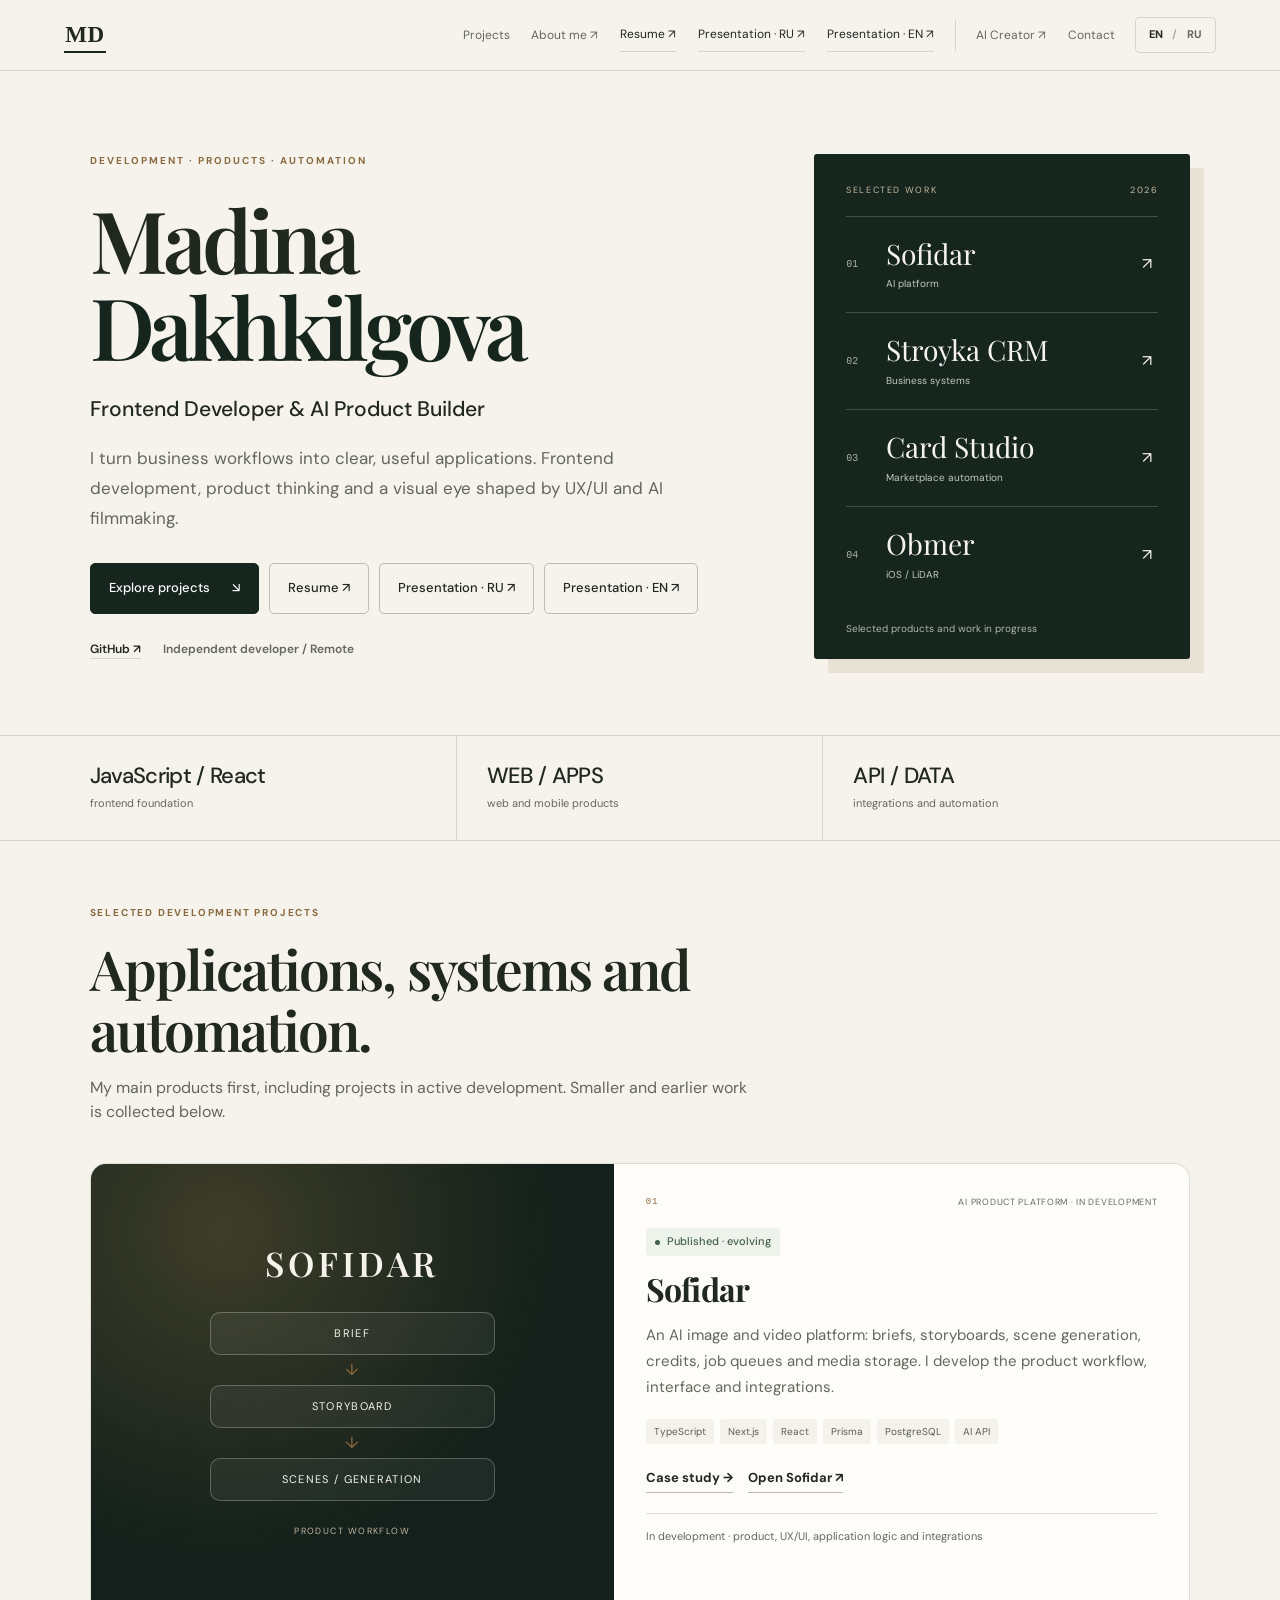
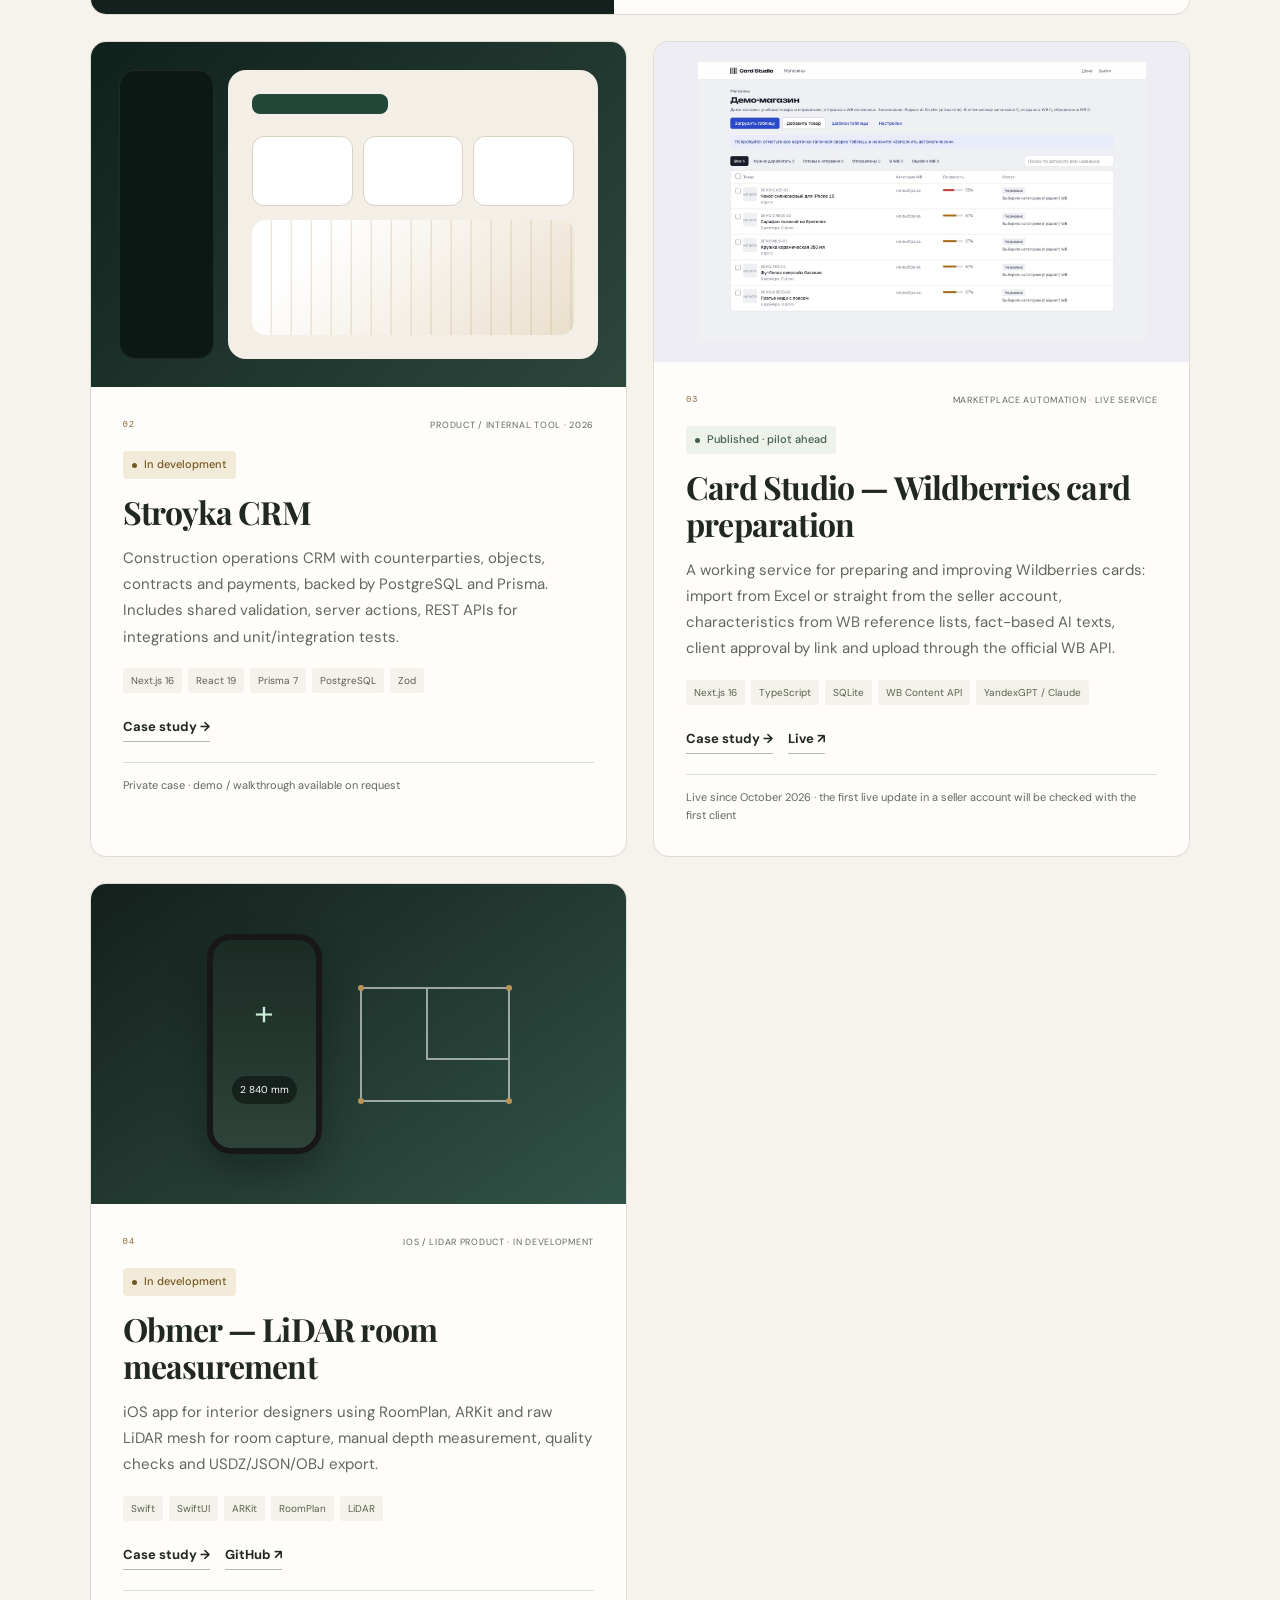
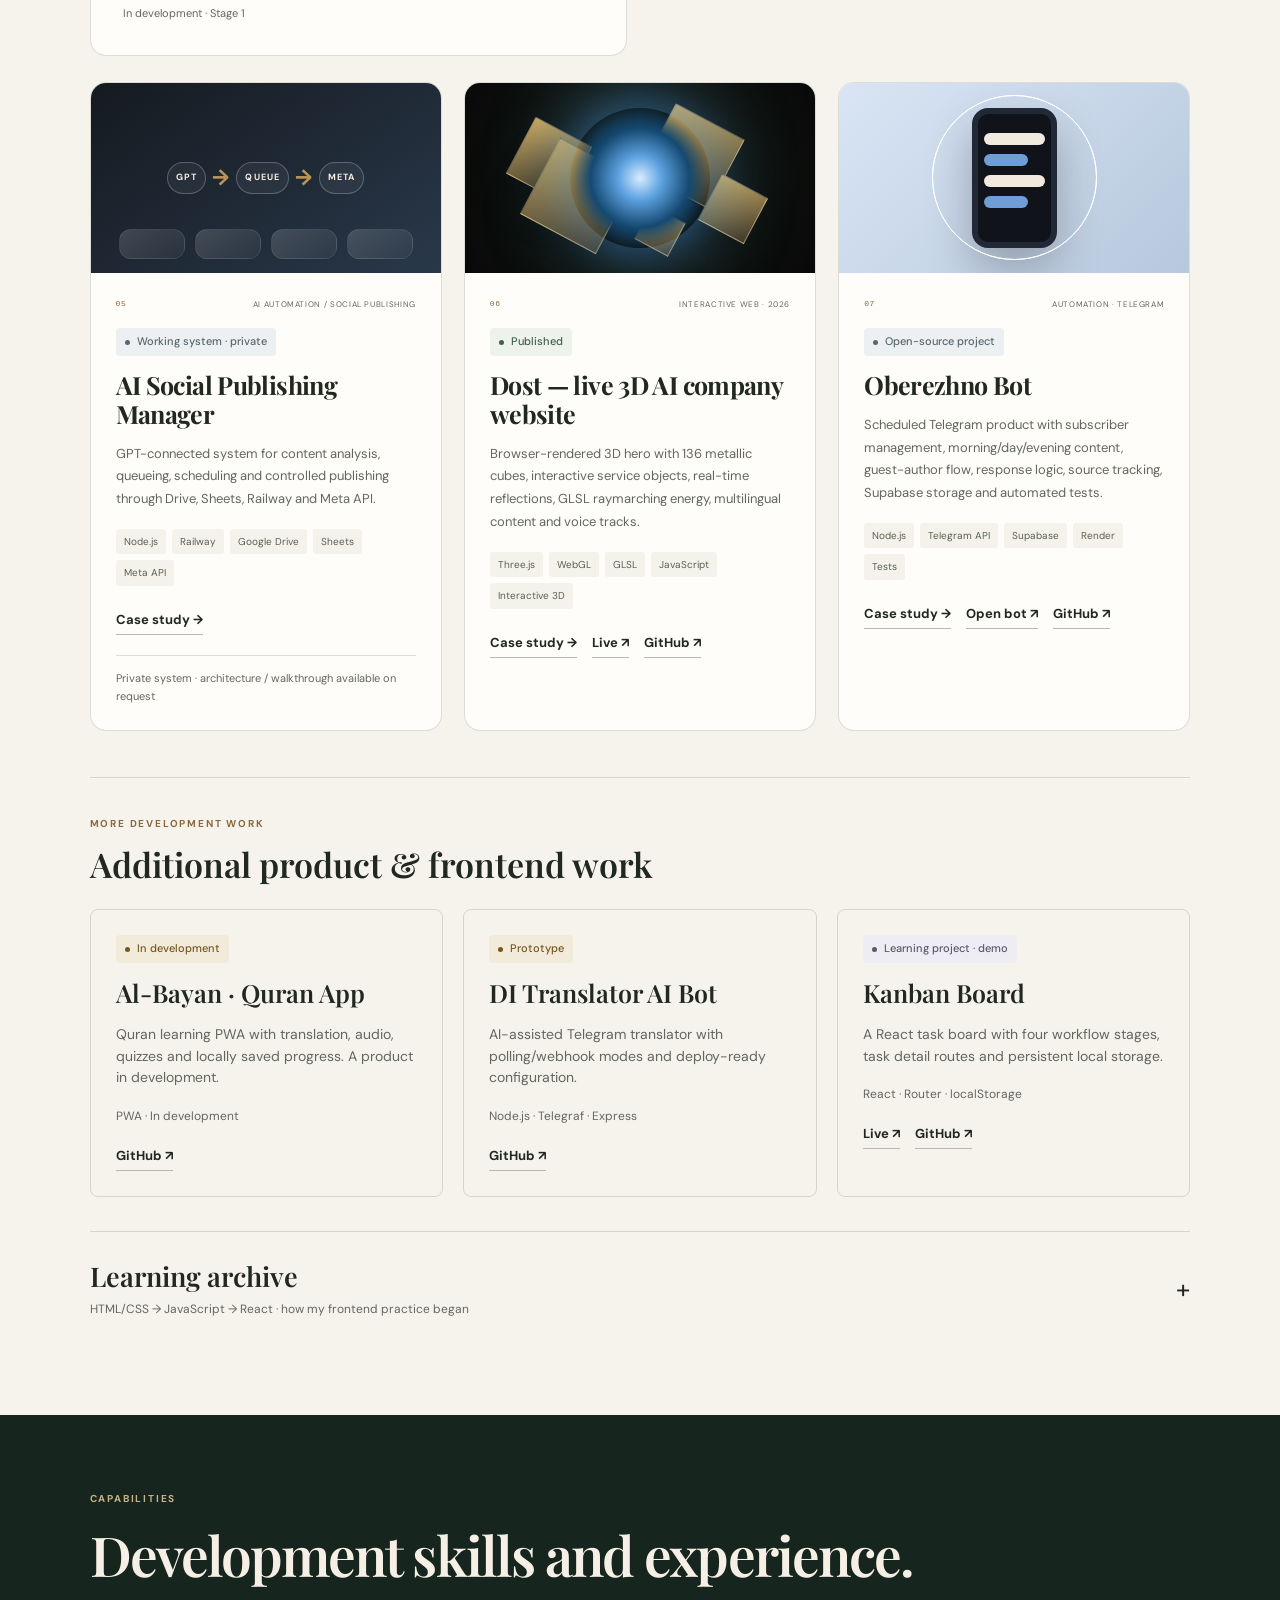
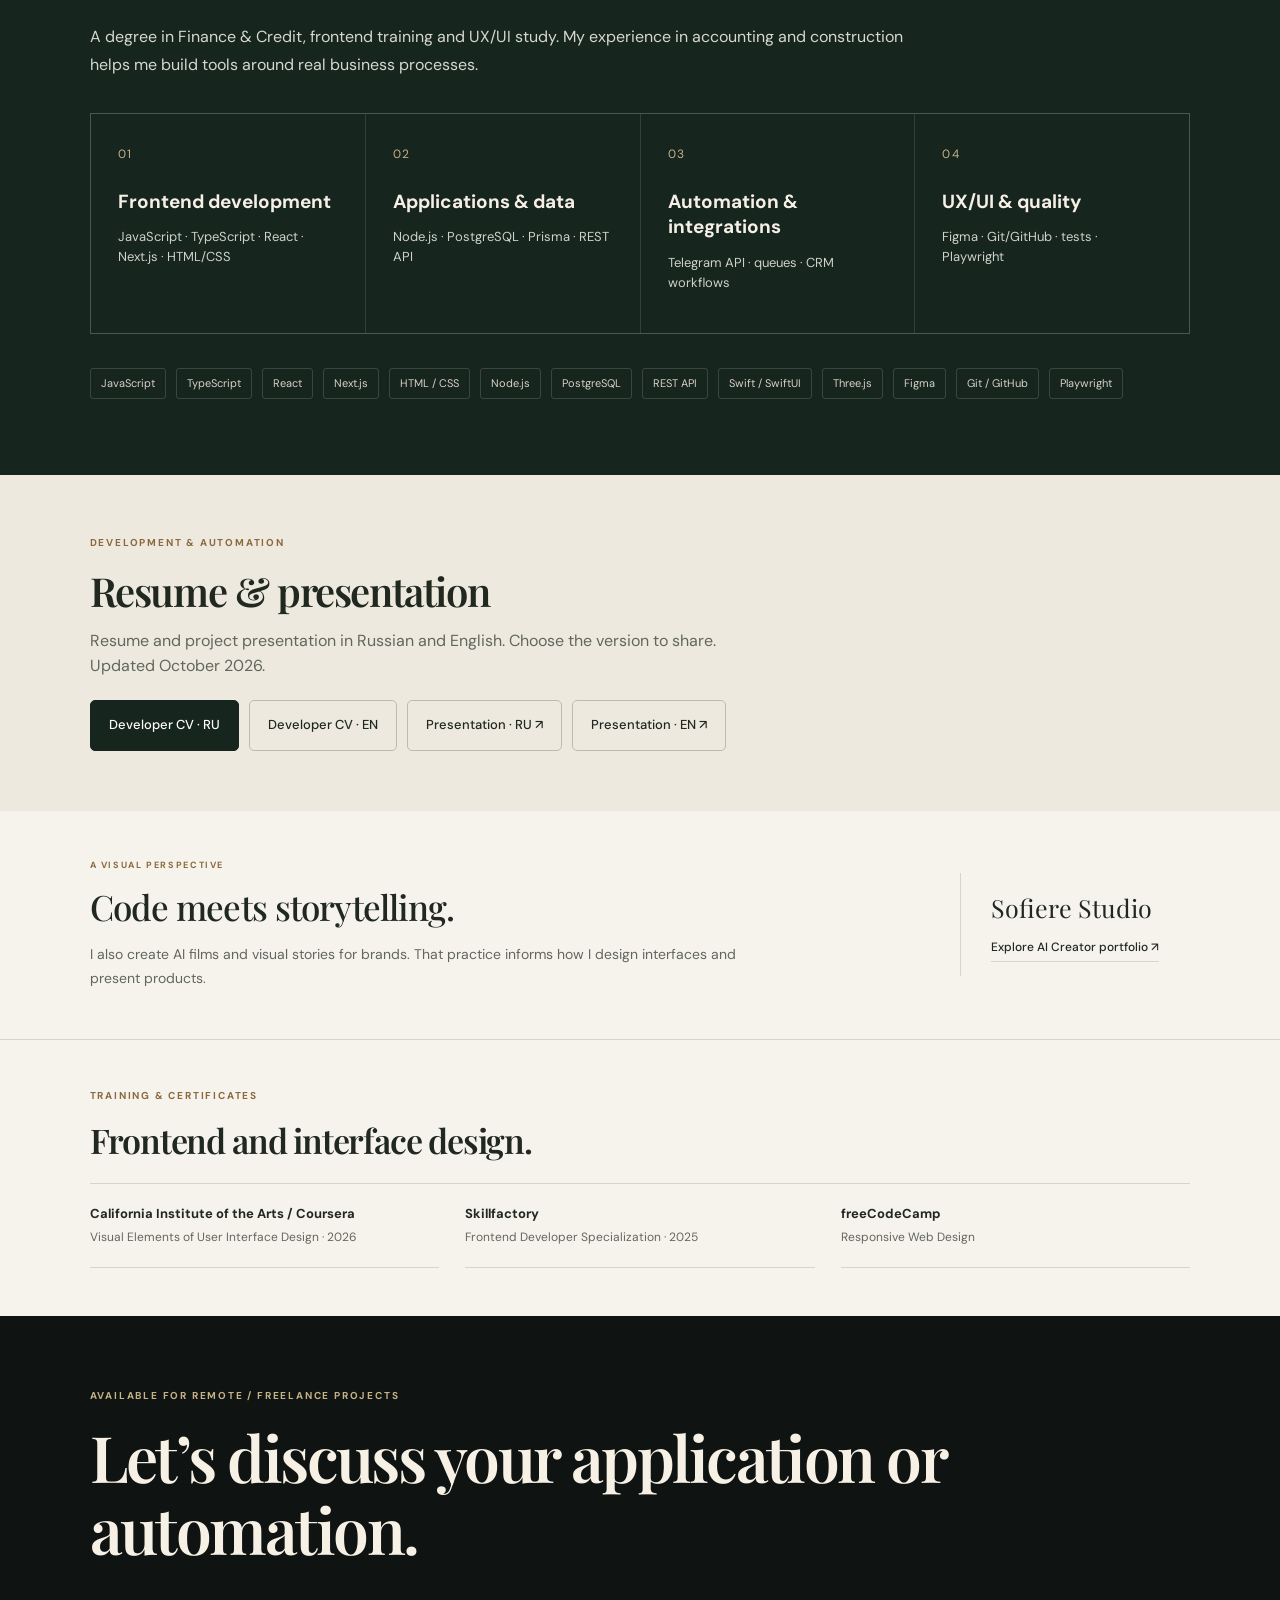
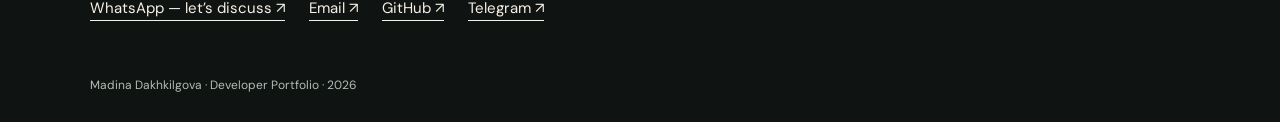
==== commit 6571d755: "Add English presentation, RU/EN links, and correct Russian surname" ====
--- a/index.html
+++ b/index.html
@@ -14,7 +14,7 @@
 </head>
 <body>
   <a href="#work" class="skip-link">Skip to projects</a><header class="site-header">
-    <a class="brand" href="#top" aria-label="Madina Dakhkilgova, back to top">MD</a><nav class="nav" aria-label="Primary navigation"><a href="#work">Projects</a><a href="https://madina-di.github.io/Promo_site/Site_card.html" target="_blank" rel="noopener noreferrer">About me ↗</a><a class="cv-link nav-document" href="docs/Madina_Developer_CV_EN.pdf" target="_blank" rel="noopener noreferrer">Resume ↗</a><a class="nav-document" href="docs/Madina_Development_Portfolio_RU.pdf?v=20261018" target="_blank" rel="noopener noreferrer">Presentation · RU ↗</a><a class="nav-creator" href="https://madina-di.github.io/sofiere-studio/" target="_blank" rel="noopener noreferrer">AI Creator ↗</a><a href="#contact">Contact</a></nav></header>
+    <a class="brand" href="#top" aria-label="Madina Dakhkilgova, back to top">MD</a><nav class="nav" aria-label="Primary navigation"><a href="#work">Projects</a><a href="https://madina-di.github.io/Promo_site/Site_card.html" target="_blank" rel="noopener noreferrer">About me ↗</a><a class="cv-link nav-document" href="docs/Madina_Developer_CV_EN.pdf" target="_blank" rel="noopener noreferrer">Resume ↗</a><a class="nav-document" href="docs/Madina_Development_Portfolio_RU.pdf?v=20261018b" target="_blank" rel="noopener noreferrer">Presentation · RU ↗</a><a class="nav-document" href="docs/Madina_Development_Portfolio_EN.pdf?v=20261018b" target="_blank" rel="noopener noreferrer">Presentation · EN ↗</a><a class="nav-creator" href="https://madina-di.github.io/sofiere-studio/" target="_blank" rel="noopener noreferrer">AI Creator ↗</a><a href="#contact">Contact</a></nav></header>
 
   <main id="top">
     <section class="hero">
@@ -25,7 +25,7 @@
         <p class="hero-role">Frontend Developer &amp; AI Product Builder</p>
         <p class="hero-text">I turn business workflows into clear, useful applications. Frontend development, product thinking and a visual eye shaped by UX/UI and AI filmmaking.</p>
         <div class="hero-actions">
-<a href="#work" class="button button-primary">Explore projects <span aria-hidden="true">↘</span></a><a href="docs/Madina_Developer_CV_EN.pdf" target="_blank" rel="noopener noreferrer" class="button button-ghost cv-link">Resume ↗</a><a href="docs/Madina_Development_Portfolio_RU.pdf?v=20261018" target="_blank" rel="noopener noreferrer" class="button button-ghost">Presentation · RU ↗</a>
+<a href="#work" class="button button-primary">Explore projects <span aria-hidden="true">↘</span></a><a href="docs/Madina_Developer_CV_EN.pdf" target="_blank" rel="noopener noreferrer" class="button button-ghost cv-link">Resume ↗</a><a href="docs/Madina_Development_Portfolio_RU.pdf?v=20261018b" target="_blank" rel="noopener noreferrer" class="button button-ghost">Presentation · RU ↗</a><a href="docs/Madina_Development_Portfolio_EN.pdf?v=20261018b" target="_blank" rel="noopener noreferrer" class="button button-ghost">Presentation · EN ↗</a>
 </div>
 <div class="hero-project-links">
 <a href="https://github.com/Madina-DI" target="_blank" rel="noopener noreferrer">GitHub ↗</a><span>Independent developer / Remote</span>
@@ -312,10 +312,10 @@
     <section id="developer-materials" class="section developer-materials"><div class="section-heading">
 <p class="eyebrow">DEVELOPMENT &amp; AUTOMATION</p>
 <h2>Resume &amp; presentation</h2>
-<p>Developer resumes in two languages and a presentation of selected projects. Updated October 2026.</p>
+<p>Resume and project presentation in Russian and English. Choose the version to share. Updated October 2026.</p>
 </div>
 <div class="hero-actions">
-<a class="button button-primary" href="docs/Madina_Developer_CV_RU.pdf" target="_blank" rel="noopener noreferrer">Developer CV · RU</a><a class="button button-ghost" href="docs/Madina_Developer_CV_EN.pdf" target="_blank" rel="noopener noreferrer">Developer CV · EN</a><a class="button button-ghost" href="docs/Madina_Development_Portfolio_RU.pdf?v=20261018" target="_blank" rel="noopener noreferrer">Presentation · RU ↗</a>
+<a class="button button-primary" href="docs/Madina_Developer_CV_RU.pdf" target="_blank" rel="noopener noreferrer">Developer CV · RU</a><a class="button button-ghost" href="docs/Madina_Developer_CV_EN.pdf" target="_blank" rel="noopener noreferrer">Developer CV · EN</a><a class="button button-ghost" href="docs/Madina_Development_Portfolio_RU.pdf?v=20261018b" target="_blank" rel="noopener noreferrer">Presentation · RU ↗</a><a class="button button-ghost" href="docs/Madina_Development_Portfolio_EN.pdf?v=20261018b" target="_blank" rel="noopener noreferrer">Presentation · EN ↗</a>
 </div></section>
     <aside id="creative" class="creative-portfolio-link"><div>
 <p class="eyebrow">A VISUAL PERSPECTIVE</p>
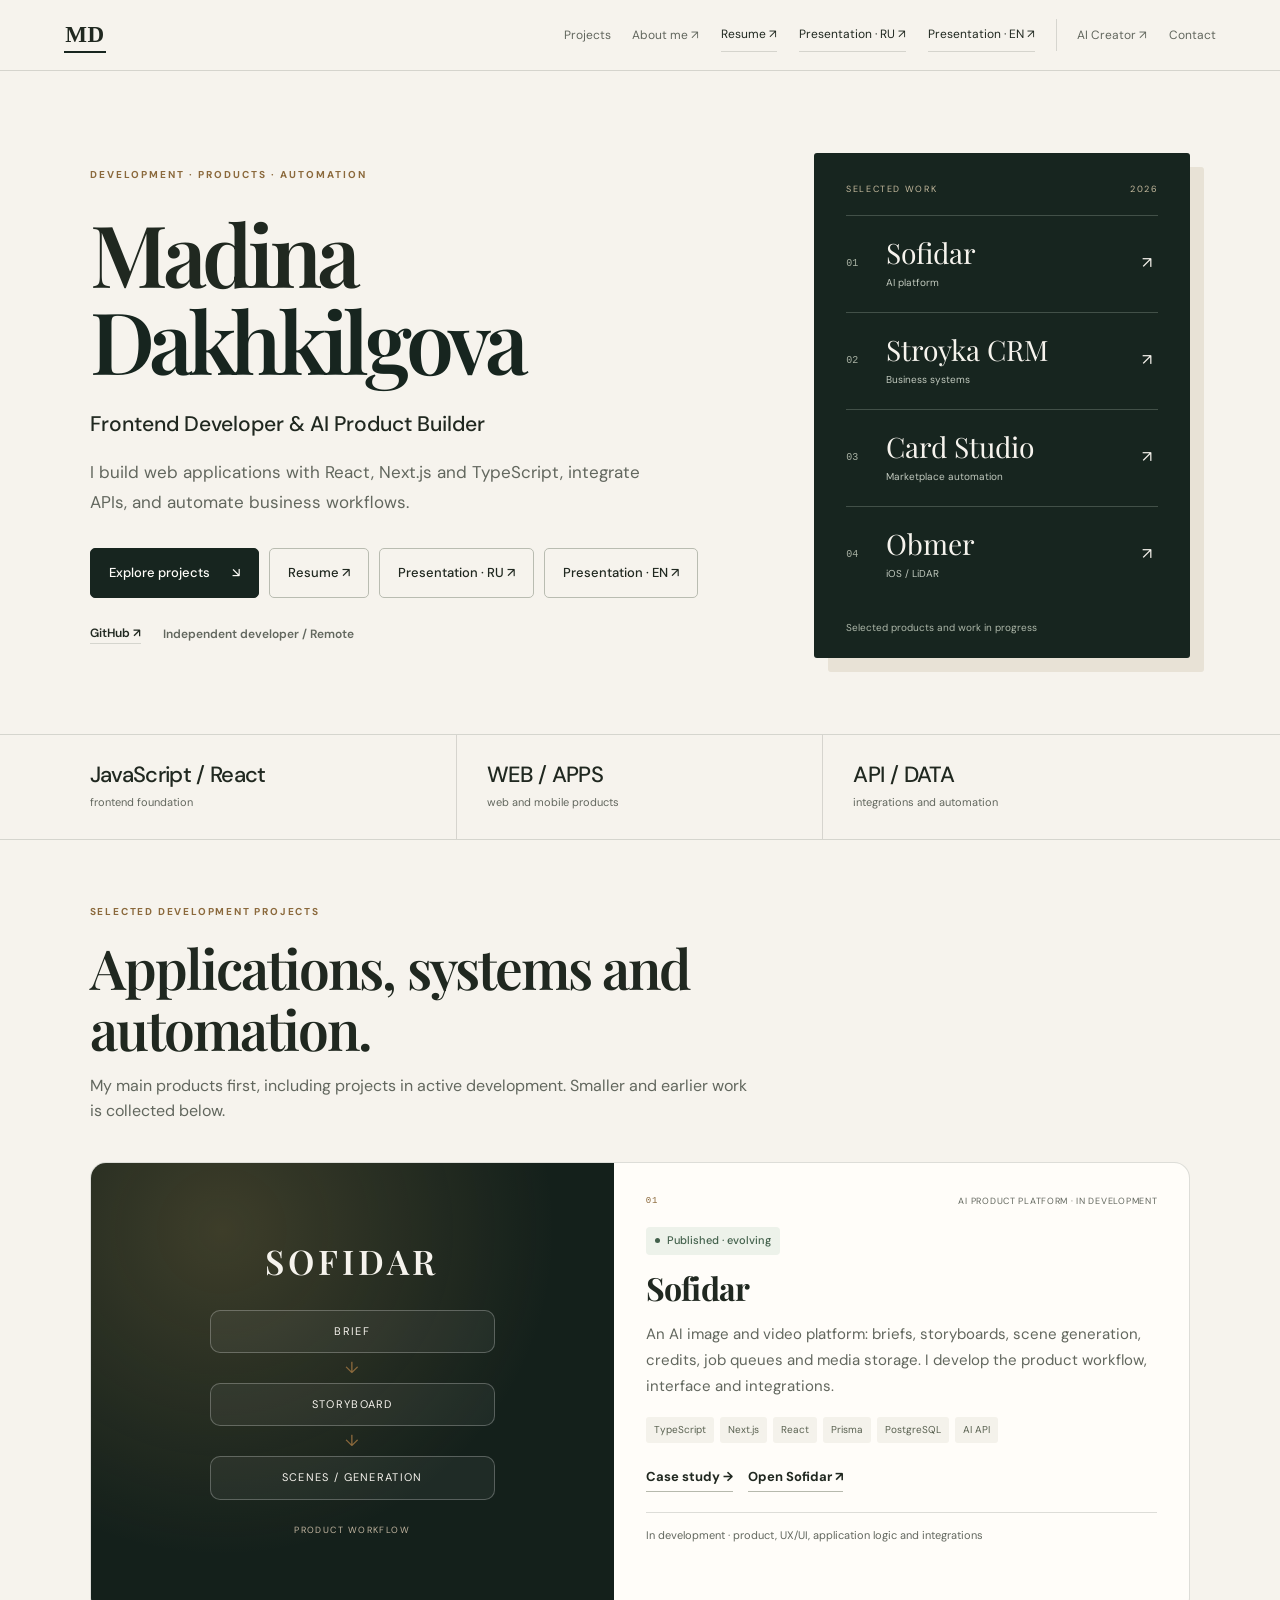
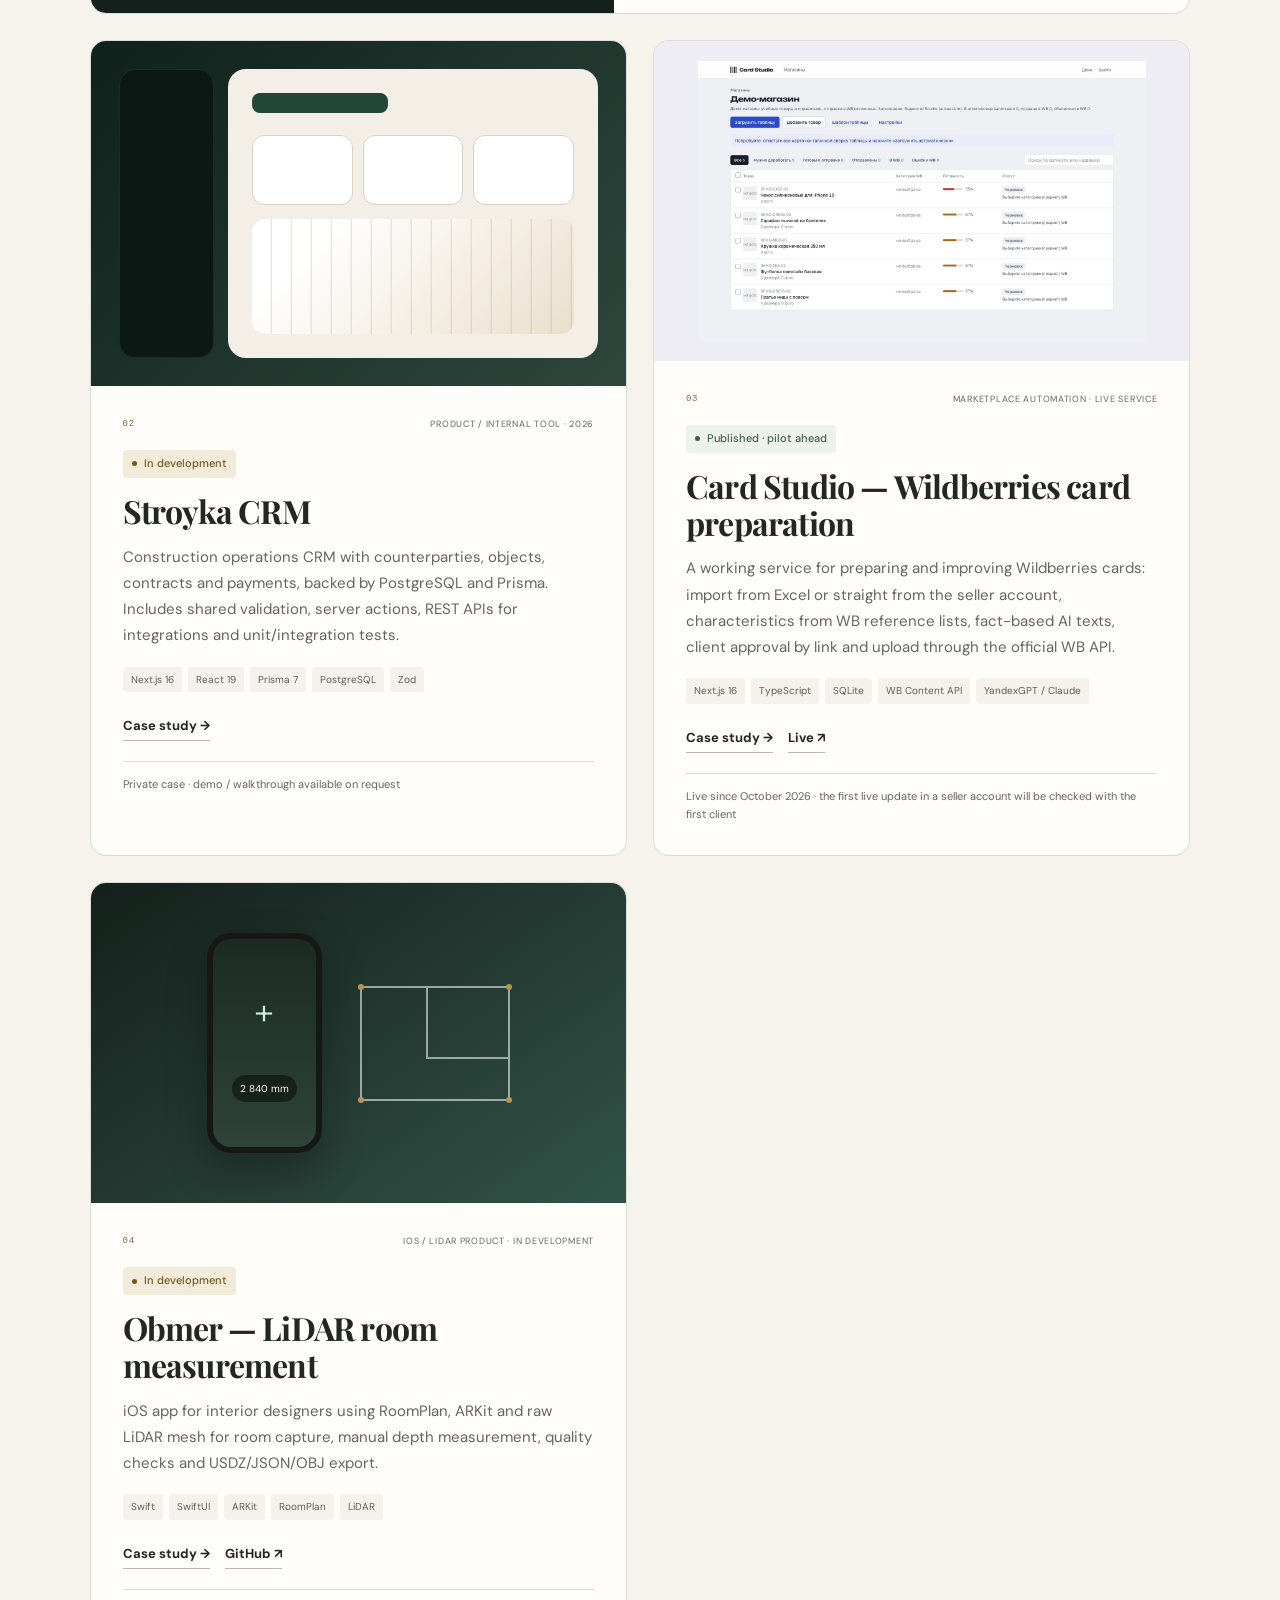
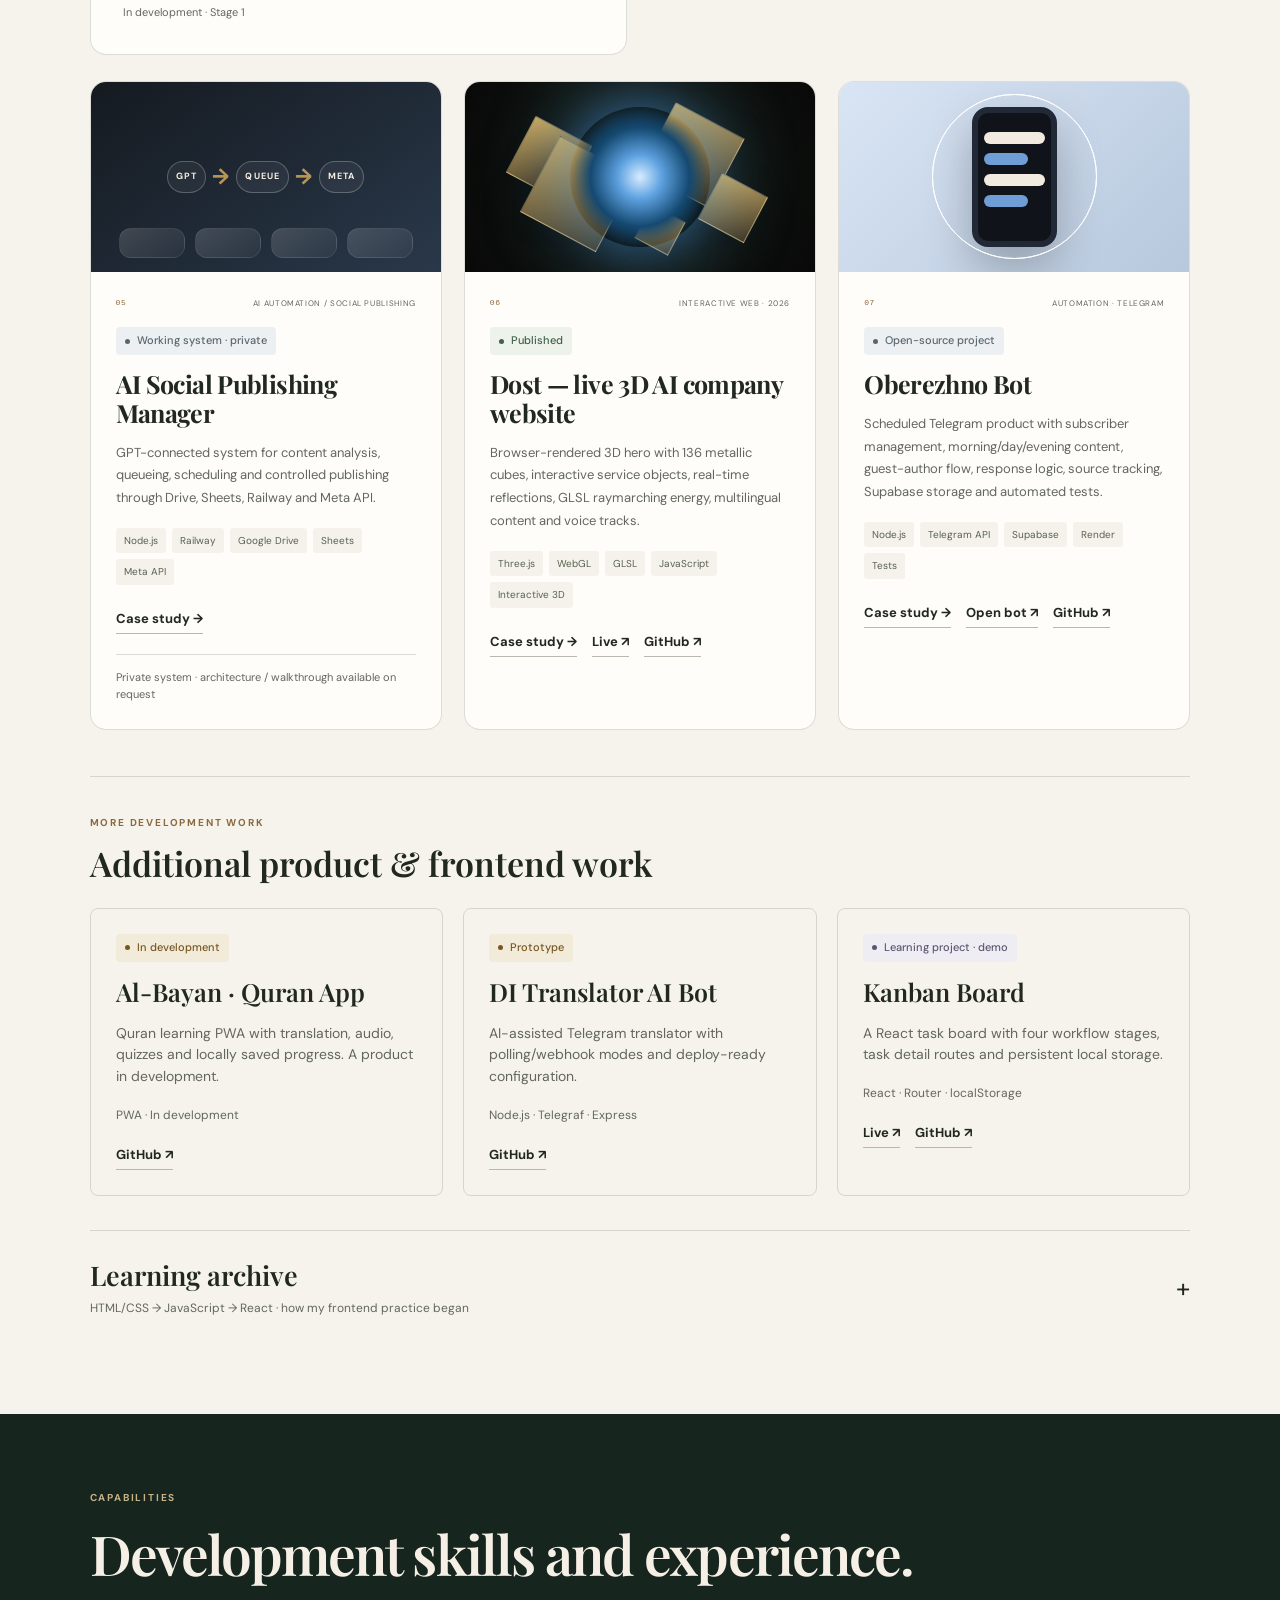
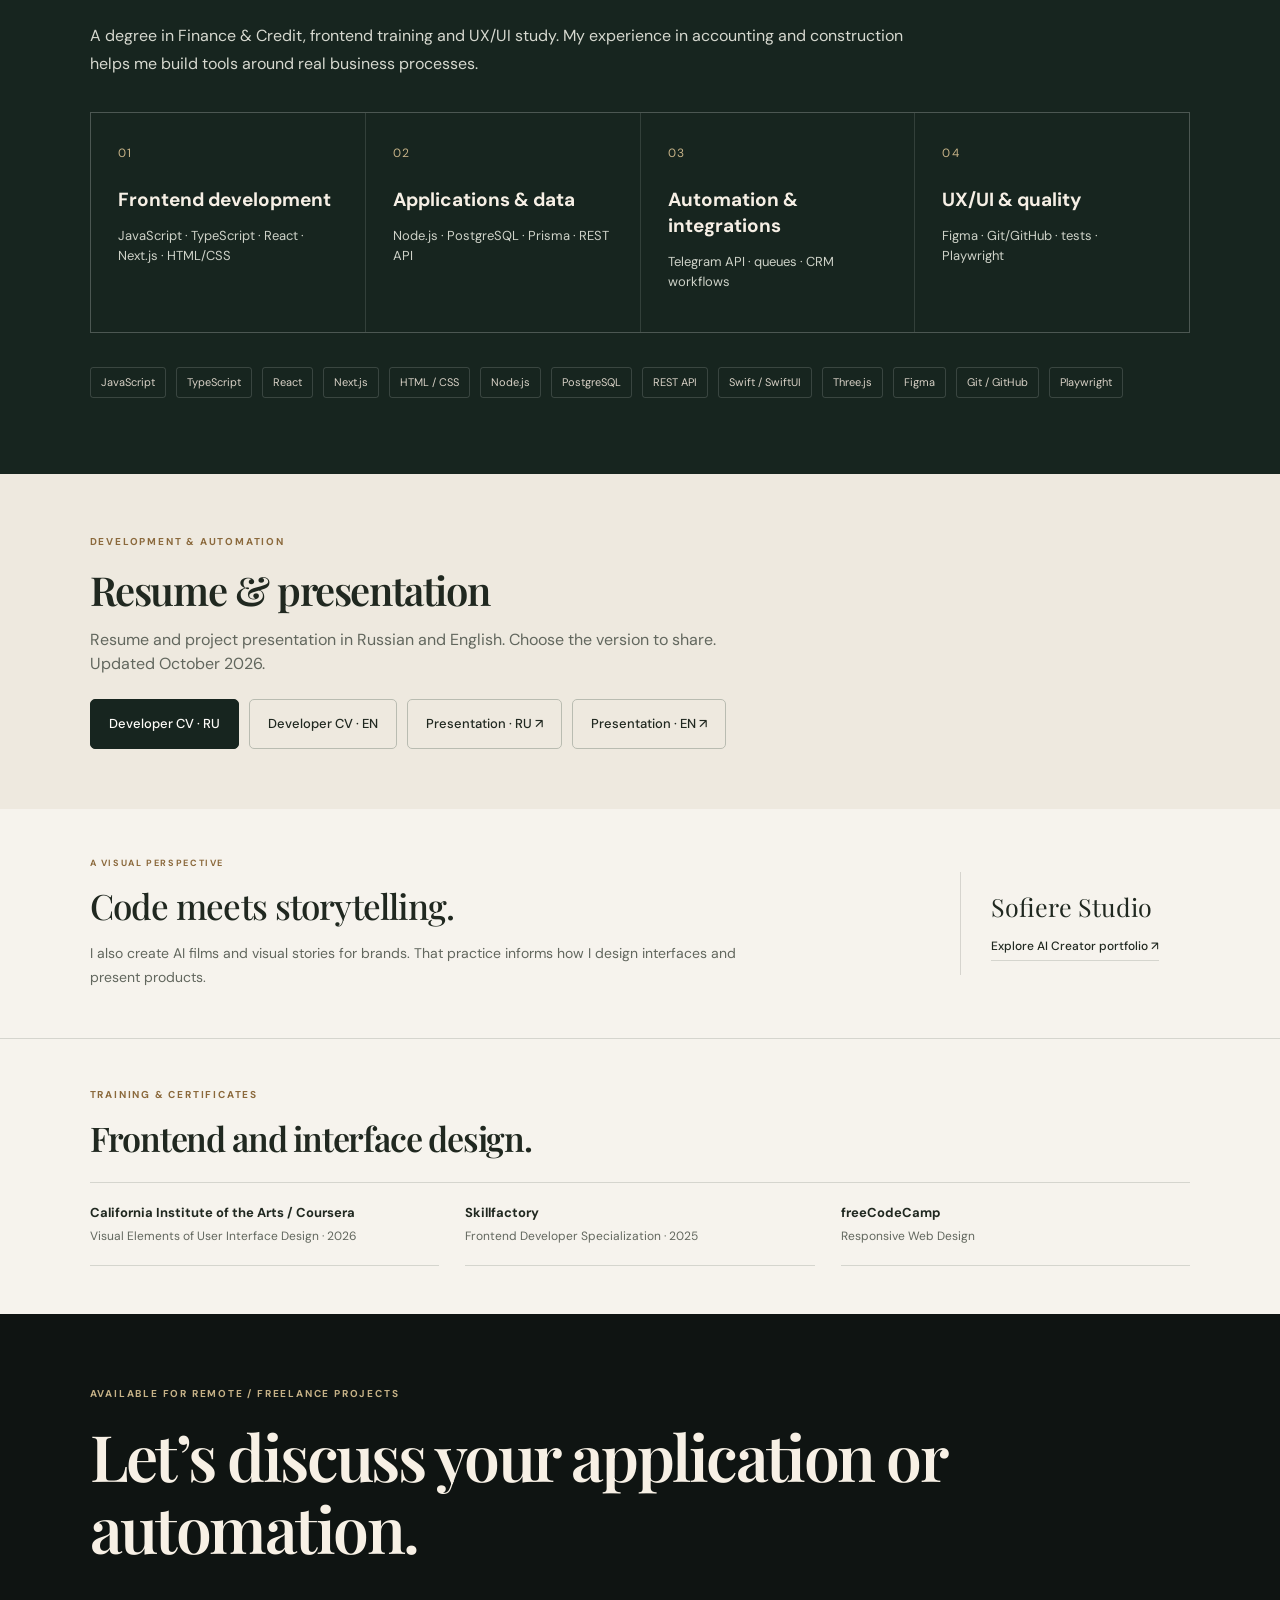
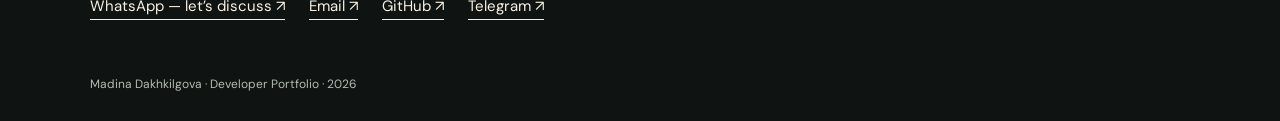
==== commit ff8c0b50: "Keep developer portfolio in English and use direct technical introduction" ====
--- a/index.html
+++ b/index.html
@@ -23,7 +23,7 @@
         <h1>Madina<br><span>Dakhkilgova</span>
 </h1>
         <p class="hero-role">Frontend Developer &amp; AI Product Builder</p>
-        <p class="hero-text">I turn business workflows into clear, useful applications. Frontend development, product thinking and a visual eye shaped by UX/UI and AI filmmaking.</p>
+        <p class="hero-text">I build web applications with React, Next.js and TypeScript, integrate APIs, and automate business workflows.</p>
         <div class="hero-actions">
 <a href="#work" class="button button-primary">Explore projects <span aria-hidden="true">↘</span></a><a href="docs/Madina_Developer_CV_EN.pdf" target="_blank" rel="noopener noreferrer" class="button button-ghost cv-link">Resume ↗</a><a href="docs/Madina_Development_Portfolio_RU.pdf?v=20261018b" target="_blank" rel="noopener noreferrer" class="button button-ghost">Presentation · RU ↗</a><a href="docs/Madina_Development_Portfolio_EN.pdf?v=20261018b" target="_blank" rel="noopener noreferrer" class="button button-ghost">Presentation · EN ↗</a>
 </div>
@@ -352,6 +352,6 @@
       <p class="footer-note">Madina Dakhkilgova · Developer Portfolio · 2026</p>
     </section>
   </main>
-<script src="i18n.js" defer></script>
+<script src="i18n.js?v=20261018-en" defer></script>
 </body>
 </html>
